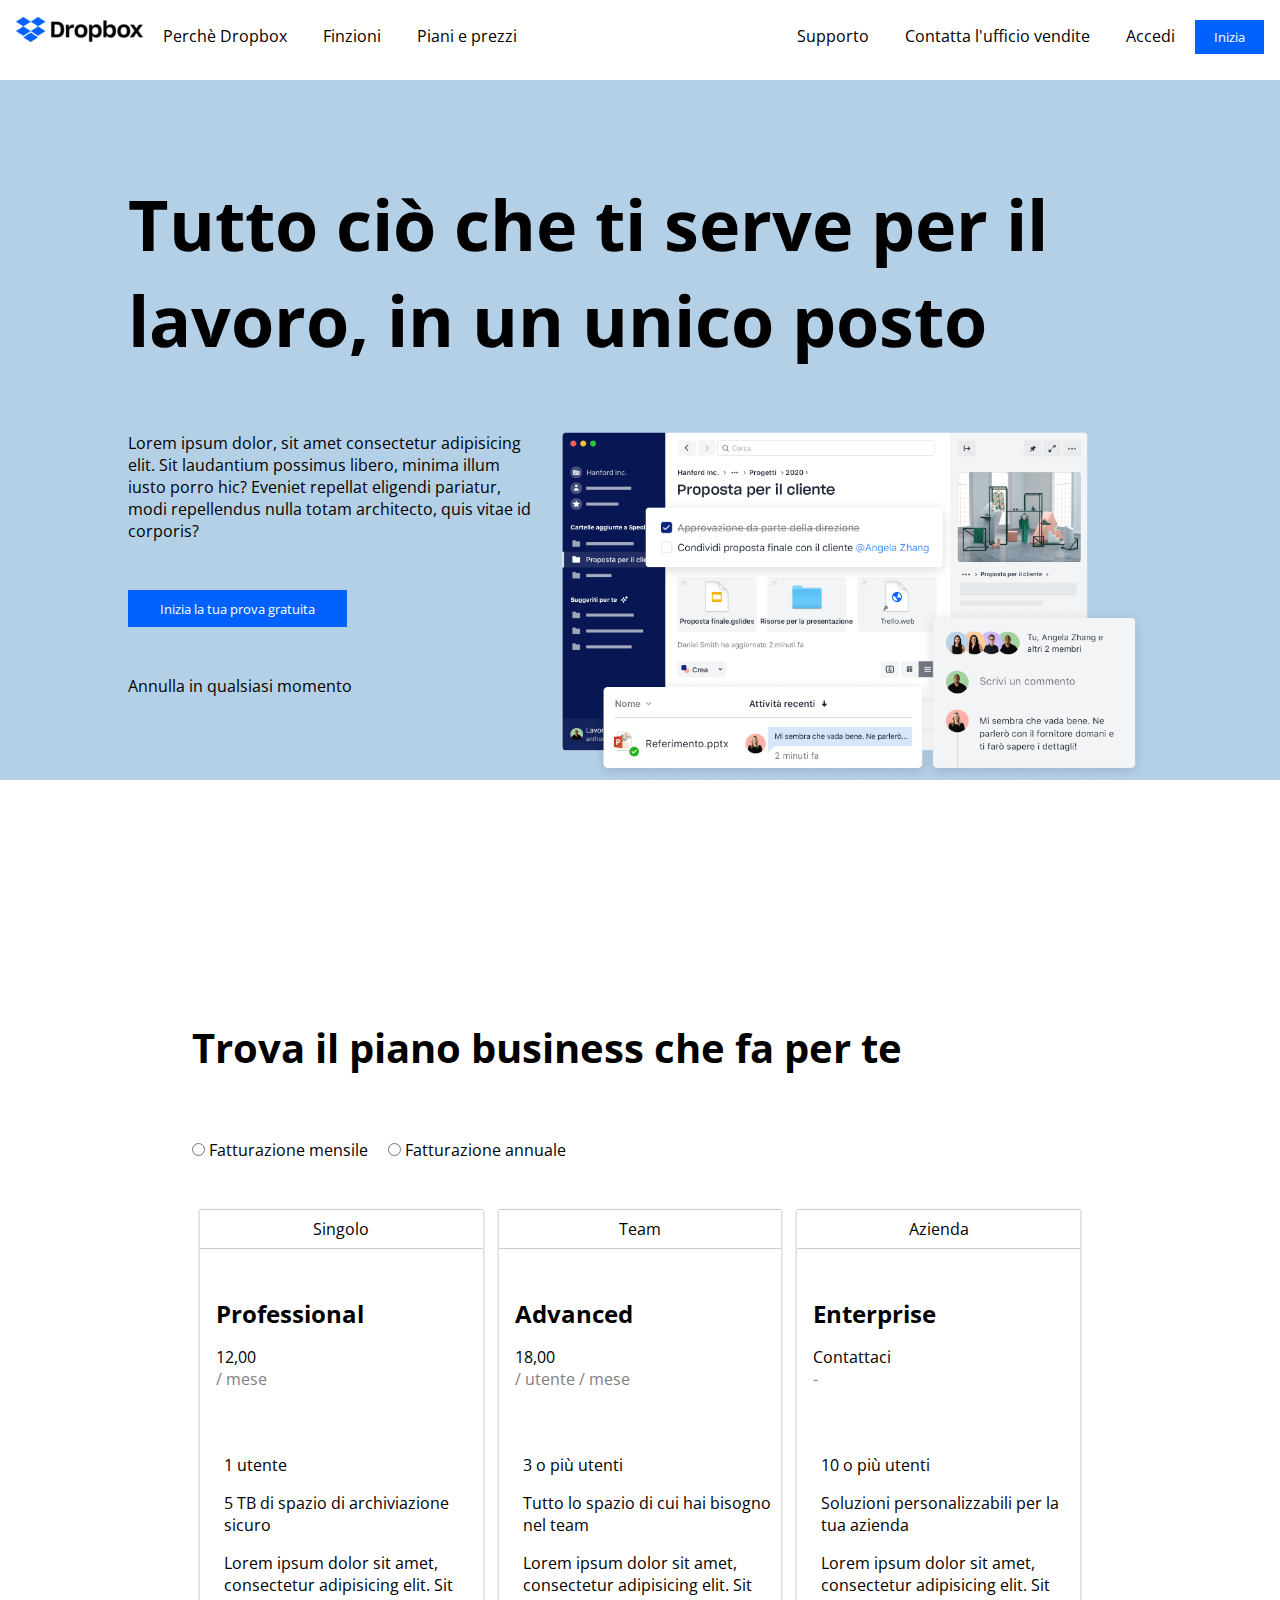
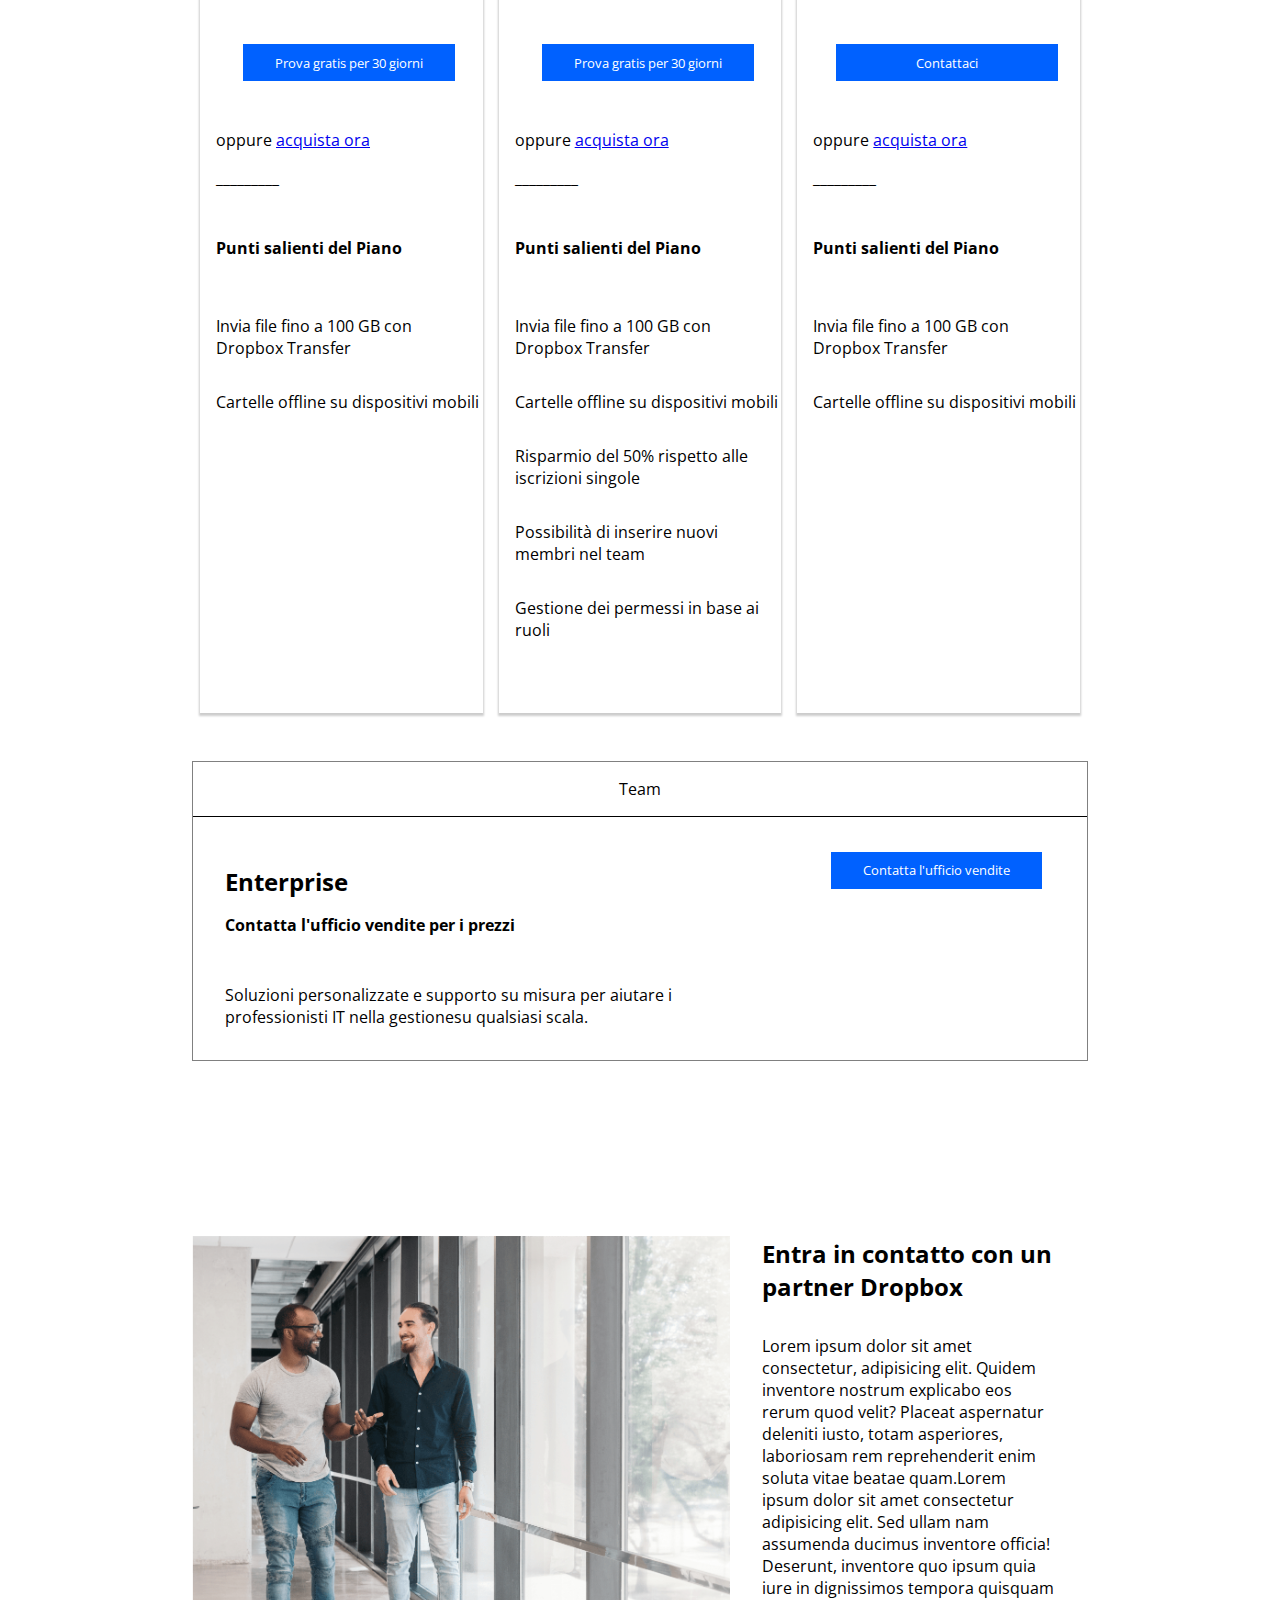
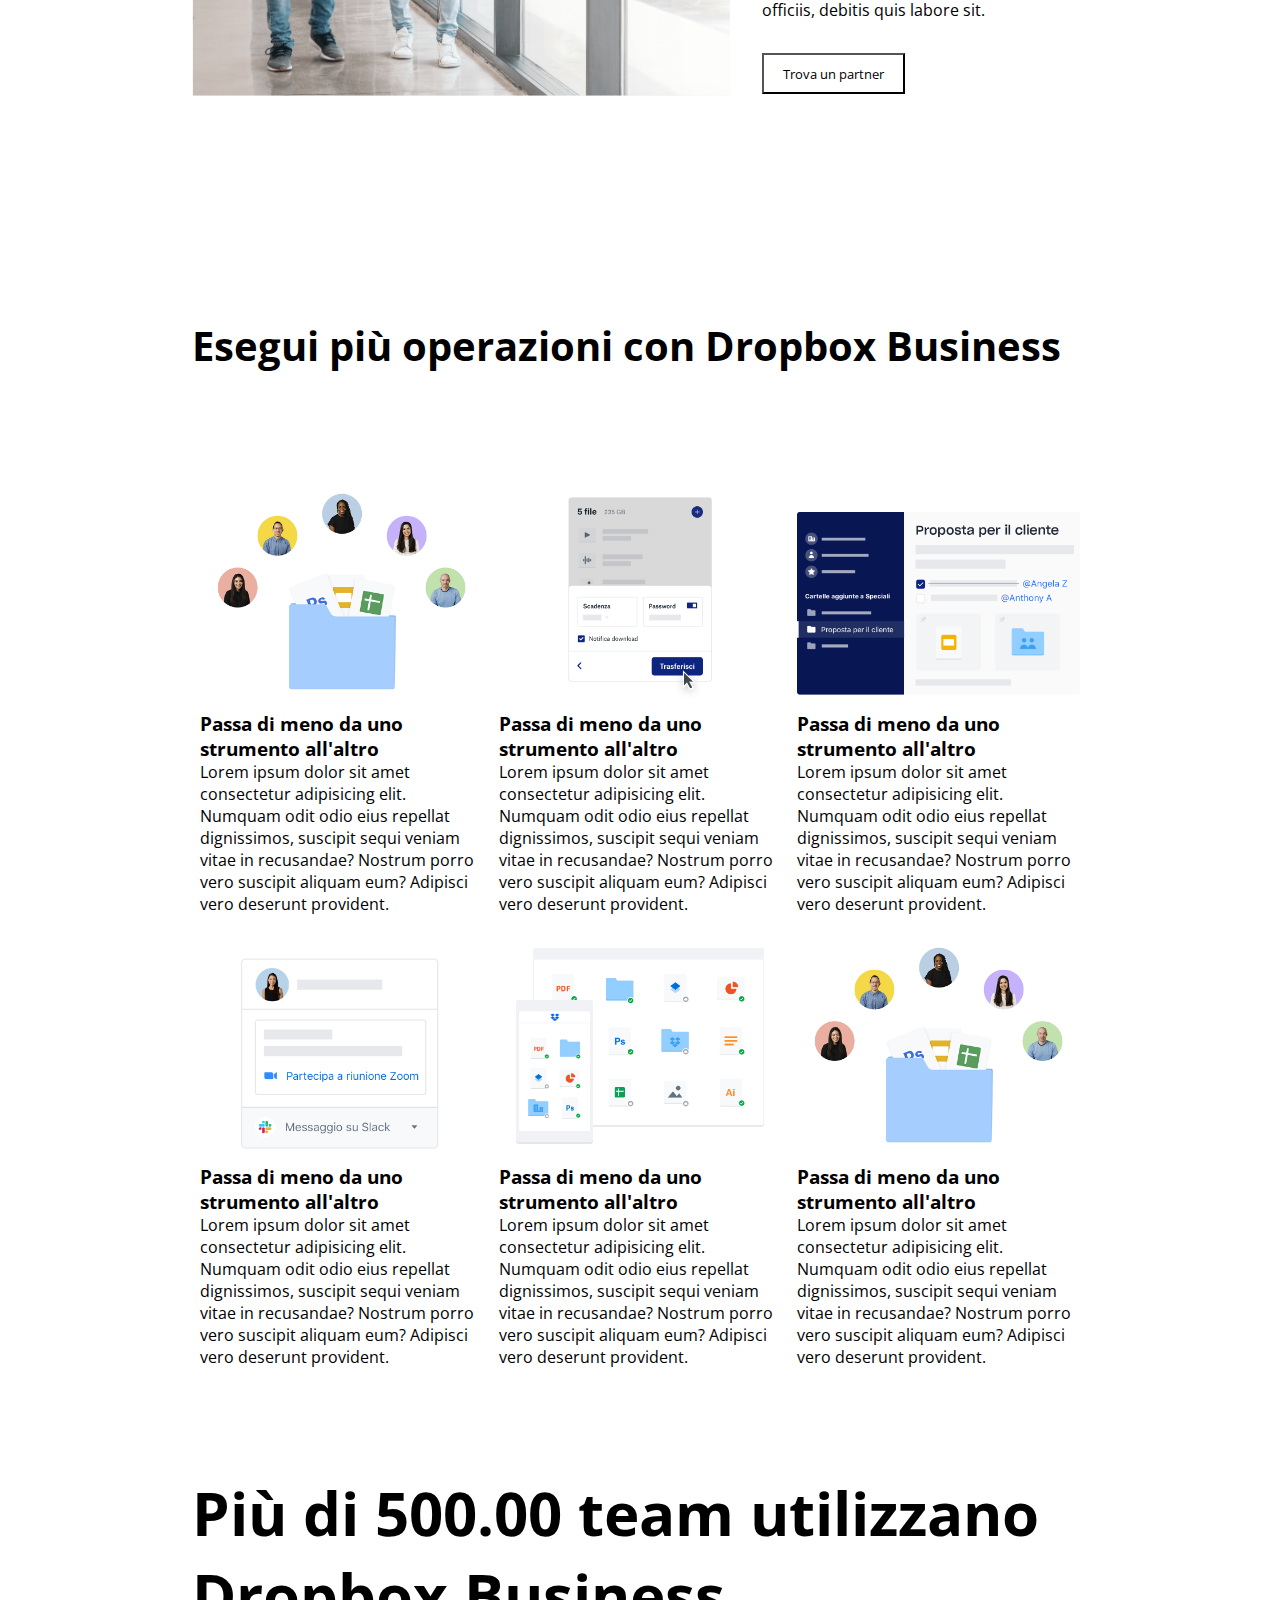
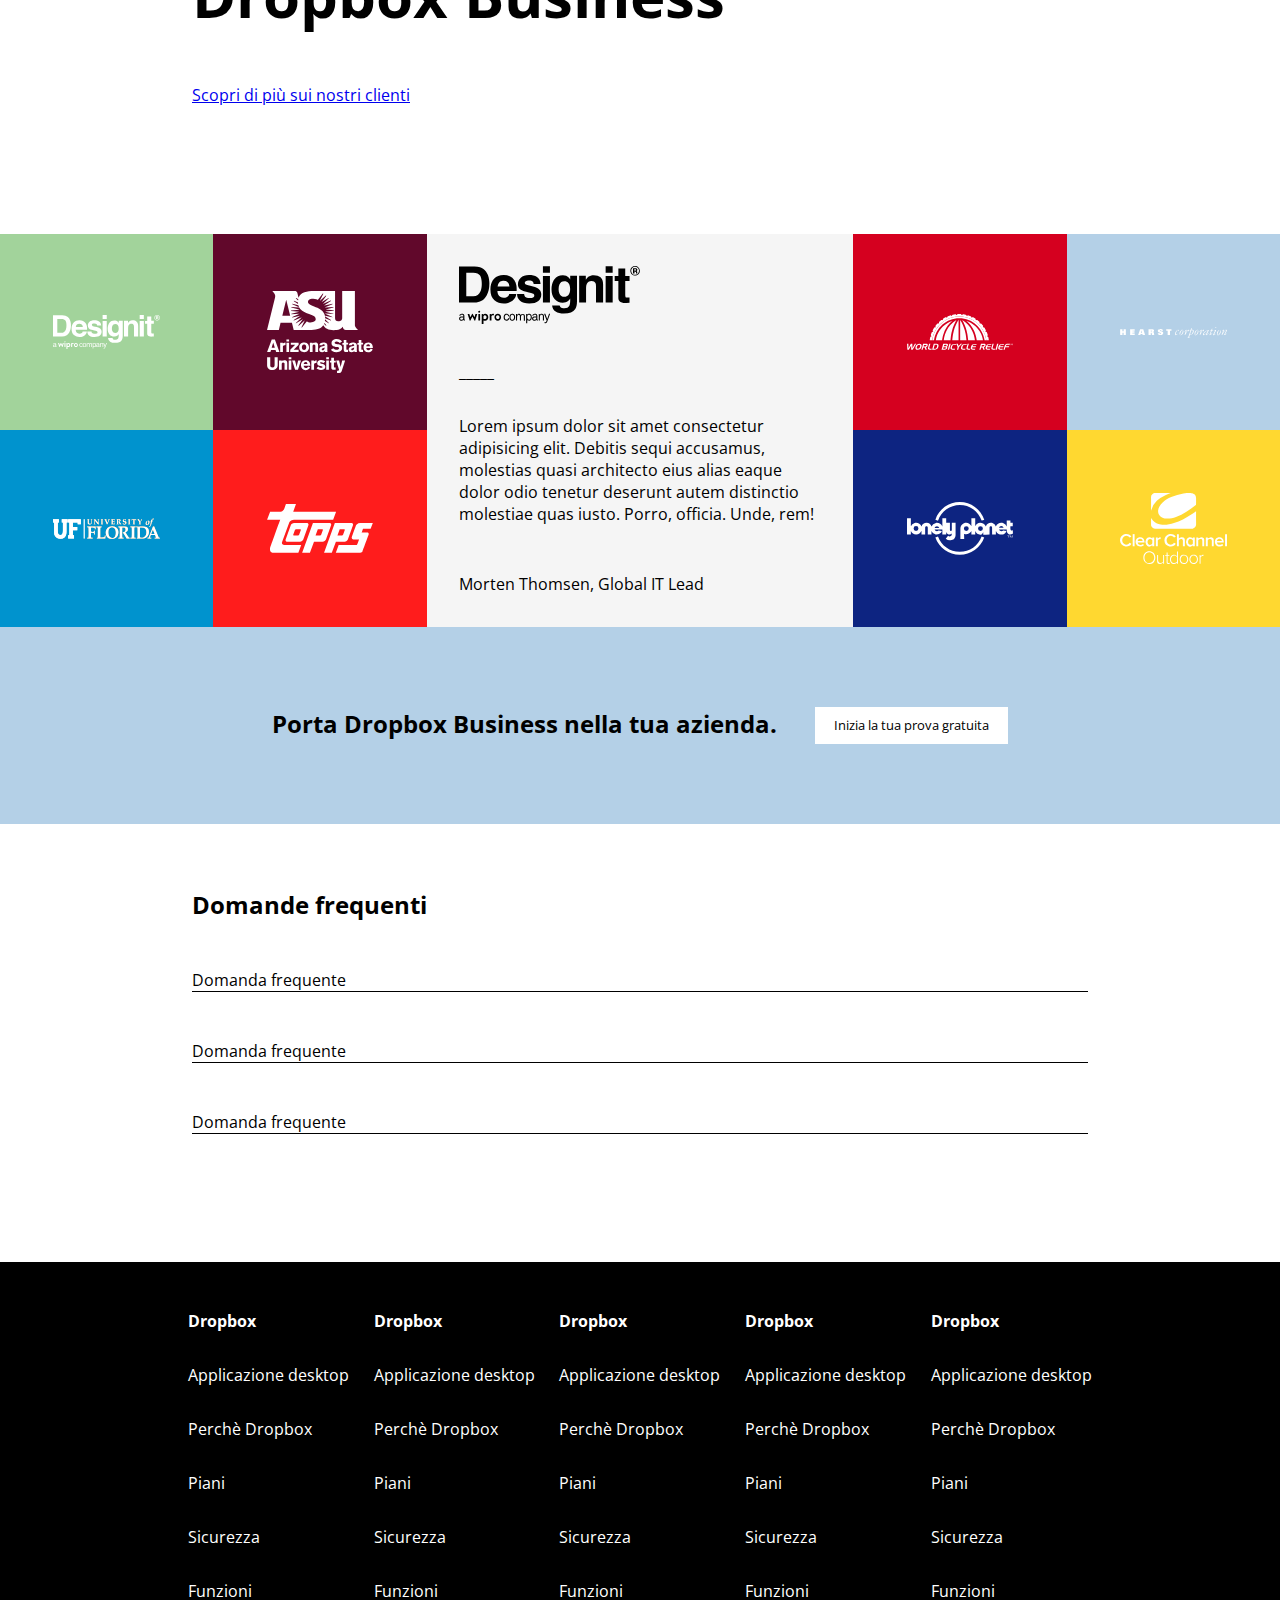
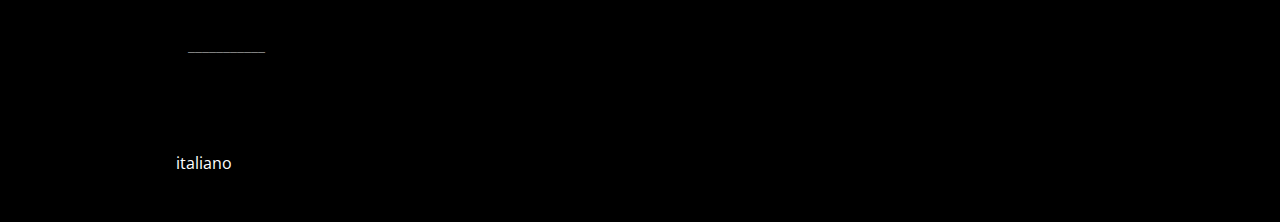
==== bonus/index.html @ 4979db25 "add bonus folder" ====
<!DOCTYPE html>
<html lang="en">

<head>
    <meta charset="UTF-8">
    <meta name="viewport" content="width=device-width, initial-scale=1.0">
    <title>Dropbox Site</title>
    <link rel="stylesheet" href="./assets/css/style.css">
    <link rel="preconnect" href="https://fonts.googleapis.com">
    <link rel="preconnect" href="https://fonts.gstatic.com" crossorigin>
    <link href="https://fonts.googleapis.com/css2?family=Open+Sans&display=swap" rel="stylesheet">
    <link rel="preconnect" href="https://fonts.googleapis.com">
    <link rel="preconnect" href="https://fonts.gstatic.com" crossorigin>
    <link href="https://fonts.googleapis.com/css2?family=Open+Sans:wght@400;800&display=swap" rel="stylesheet">
    <link rel="stylesheet" href="https://cdnjs.cloudflare.com/ajax/libs/font-awesome/6.5.1/css/all.min.css"
        integrity="sha512-DTOQO9RWCH3ppGqcWaEA1BIZOC6xxalwEsw9c2QQeAIftl+Vegovlnee1c9QX4TctnWMn13TZye+giMm8e2LwA=="
        crossorigin="anonymous" referrerpolicy="no-referrer" />
    <link rel="preconnect" href="https://fonts.googleapis.com">
    <link rel="preconnect" href="https://fonts.gstatic.com" crossorigin>
    <link href="https://fonts.googleapis.com/css2?family=Open+Sans:ital,wght@0,400;0,800;1,500&display=swap"
        rel="stylesheet">

</head>

<body class="debug">

    <header id="header-site">
        <nav>

            <div class="box-left">
                <img class="img-logo" src="./assets/img/logo-small.png" alt="">
                <a class="clean-link" href="#">Perchè Dropbox</a>
                <a class="clean-link" href="#">Finzioni</a>
                <a class="clean-link" href="#">Piani e prezzi</a>
            </div>

            <!-- box header di sinistra  -->

            <div class="box-right">

                <a class="clean-link" href="#">Supporto</a>
                <a class="clean-link" href="#">Contatta l'ufficio vendite</a>
                <a class="clean-link" href="#">Accedi</a>
                <button class="btn btn-init">Inizia</button>

                <!-- box header di destra  -->
            </div>
        </nav>

    </header>
    <!-- /#header-site -->


    <main id="main-site">

        <div class="bg-jumbotron">

            <div class="container">
                <h1>Tutto ciò che ti serve per il lavoro, in un unico posto</h1>
            </div>

            <div class="container text-jumbo">
                <div class="info-jumbo">
                    <p>Lorem ipsum dolor, sit amet consectetur adipisicing elit. Sit laudantium possimus libero, minima
                        illum iusto porro hic? Eveniet repellat eligendi pariatur, modi repellendus nulla totam
                        architecto, quis vitae id corporis?</p>
                    <div>
                        <button class="btn btn-big">Inizia la tua prova gratuita</button>
                    </div>
                    <div>Annulla in qualsiasi momento</div>

                    <div class="icon-jumbo"><i class="fa-solid fa-arrow-down"></i></div>
                </div>
                <!-- sezione text jumbotrone -->

                <img class="img-jumbo" src="./assets/img/jumbo.png" alt="">
            </div>

        </div>
        <!-- sezione jumbotrone -->

        <!-- _________________________________________________________________________ -->


        <div class="container-plan">
            <h2 class="fs-40px">Trova il piano business che fa per te</h2>

            <div class="fatturazione">
                <input type="radio" name="linguaggio" value="html" /><span> Fatturazione mensile</span>
                <span class="fatturazione"></span><input type="radio" name="linguaggio" value="css" /><span>
                    Fatturazione annuale</span></span>
            </div>


            <div class="row-plan">
                <div class="card-plane">

                    <div class="bord-title">
                        <div class="pl-title pad-t05 pad-b05"><i class="fa-solid fa-user"></i> Singolo</div>
                    </div>
                    <!-- titolo plane -->

                    <div class="box-class">
                        <div class="type-class">
                            <h2>Professional</h2>
                        </div>
                        <div><i class="fa-solid fa-euro-sign"></i> 12,00</div>
                        <div class="month">/ mese</div>

                        <div class="box-icon">
                            <div><i class="fa-solid fa-user"></i></div>
                            <div>1 utente</div>
                        </div>
                        <div class="box-icon">
                            <div><i class="fa-solid fa-folder"></i></div>
                            <div>5 TB di spazio di archiviazione sicuro</div>
                        </div>
                        <div class="box-icon">
                            <div><i class="fa-solid fa-timeline"></i></div>
                            <div> Lorem ipsum dolor sit amet,
                                consectetur
                                adipisicing elit. Sit
                            </div>
                        </div>
                        <div class="btn-plane">
                            <button class="btn btn-big">Prova gratis per 30 giorni</button>
                        </div>
                        <div>oppure <a href="#"> acquista ora</a></div>
                        <div>_________</div>
                        <div class="type-class2"><b>Punti salienti del Piano</b></div>
                        <div class="list-plane"><i class="fa-solid fa-check icon-blue"></i> Invia file fino a 100 GB
                            con
                            Dropbox Transfer</div>
                        <div class="list-plane"><i class="fa-solid fa-check icon-blue"></i> Cartelle offline su
                            dispositivi mobili
                        </div>
                    </div>
                </div>
                <!-- Piano Singolo -->



                <div class="card-plane">
                    <div class="bord-title">
                        <div class="pl-title pad-t05 pad-b05"><i class="fa-solid fa-people-group"></i> Team</div>
                    </div>
                    <!-- titolo plane -->

                    <div class="box-class">
                        <div class="type-class">
                            <h2>Advanced</h2>
                        </div>
                        <div><i class="fa-solid fa-euro-sign"></i> 18,00</div>
                        <div class="month">/ utente / mese</div>

                        <div class="box-icon">
                            <div><i class="fa-solid fa-user"></i></div>
                            <div>3 o più utenti</div>
                        </div>
                        <div class="box-icon">
                            <div><i class="fa-solid fa-folder"></i></div>
                            <div>Tutto lo spazio di cui hai bisogno nel team</div>
                        </div>
                        <div class="box-icon">
                            <div><i class="fa-solid fa-timeline"></i></div>
                            <div> Lorem ipsum dolor sit amet,
                                consectetur
                                adipisicing elit. Sit
                            </div>
                        </div>
                        <div class="btn-plane">
                            <button class="btn btn-big">Prova gratis per 30 giorni</button>
                        </div>
                        <div>oppure <a href="#"> acquista ora</a></div>
                        <div>_________</div>
                        <div class="type-class2"><b>Punti salienti del Piano</b></div>
                        <div class="list-plane"><i class="fa-solid fa-check icon-blue"></i> Invia file fino a 100 GB
                            con
                            Dropbox Transfer</div>
                        <div class="list-plane"><i class="fa-solid fa-check icon-blue"></i> Cartelle offline su
                            dispositivi mobili
                        </div>
                        <div class="list-plane"><i class="fa-solid fa-check icon-blue"></i> Risparmio del 50%
                            rispetto alle iscrizioni singole
                        </div>
                        <div class="list-plane"><i class="fa-solid fa-check icon-blue"></i> Possibilità di inserire
                            nuovi membri nel team
                        </div>
                        <div class="list-plane"><i class="fa-solid fa-check icon-blue"></i> Gestione dei permessi
                            in base ai ruoli
                        </div>
                    </div>






                </div>
                <!-- Piano Team -->



                <div class="card-plane">

                    <div class="bord-title">
                        <div class="pl-title pad-t05 pad-b05"><i class="fa-solid fa-building"></i> Azienda</div>
                    </div>
                    <!-- titolo plane -->

                    <div class="box-class">
                        <div class="type-class">
                            <h2>Enterprise</h2>
                        </div>
                        <div><i class="fa-solid fa-euro-sign"></i>Contattaci</div>
                        <div class="month">-</div>

                        <div class="box-icon">
                            <div><i class="fa-solid fa-user"></i></div>
                            <div>10 o più utenti</div>
                        </div>
                        <div class="box-icon">
                            <div><i class="fa-solid fa-folder"></i></div>
                            <div>Soluzioni personalizzabili per la tua azienda</div>
                        </div>
                        <div class="box-icon">
                            <div><i class="fa-solid fa-timeline"></i></div>
                            <div> Lorem ipsum dolor sit amet,
                                consectetur
                                adipisicing elit. Sit
                            </div>
                        </div>
                        <div class="btn-plane">
                            <button class="btn btn-big-cont ">Contattaci</button>
                        </div>
                        <div>oppure <a href="#"> acquista ora</a></div>
                        <div>_________</div>
                        <div class="type-class2"><b>Punti salienti del Piano</b></div>
                        <div class="list-plane"><i class="fa-solid fa-check icon-blue"></i> Invia file fino a 100 GB
                            con
                            Dropbox Transfer</div>
                        <div class="list-plane"><i class="fa-solid fa-check icon-blue"></i> Cartelle offline su
                            dispositivi mobili
                        </div>
                    </div>





                </div>
                <!-- Piano Azienda -->

            </div>

        </div>



        <!-- ___Corretto dopo info di Artur_______OLD______________________________________________________________ -->

        <!--
        <div class="container-small">
            <h2 class="fs-40px">Trova il piano business che fa per te</h2>

            <div class="fatturazione">
                <input type="radio" name="linguaggio" value="html" /><span> Fatturazione mensile</span>
                <span class="fatturazione"></span><input type="radio" name="linguaggio" value="css" /><span>
                    Fatturazione annuale</span></span>
            </div>
        </div> 
    -->
        <!-- sezione title planes -->
        <!--  
        <div>
            <div class="container-small ">
                <div class="row">
                    <div class="col-4 bord-title">
                        <div class="pl-title pad-t05 pad-b05"><i class="fa-solid fa-user"></i> Singolo</div>
                    </div>
                    <div class="col-4 bord-title">
                        <div class="pl-title pad-t05 pad-b05"><i class="fa-solid fa-user"></i> Singolo</div>
                    </div>
                    <div class="col-4 bord-title">
                        <div class="pl-title pad-t05 pad-b05"><i class="fa-solid fa-user"></i> Singolo</div>
                    </div>



                    <div class="col-4 bord-sw">
                        <div class="box-class">
                            <div class="type-class">
                                <h2>Professional</h2>
                            </div>
                            <div><i class="fa-solid fa-euro-sign"></i> 12,00</div>
                            <div class="month">/ mese</div>

                            <div class="box-icon">
                                <div><i class="fa-solid fa-user"></i></div>
                                <div>1 utente</div>
                            </div>
                            <div class="box-icon">
                                <div><i class="fa-solid fa-folder"></i></div>
                                <div>5 TB di spazio di archiviazione sicuro</div>
                            </div>
                            <div class="box-icon">
                                <div><i class="fa-solid fa-timeline"></i></div>
                                <div> Lorem ipsum dolor sit amet,
                                    consectetur
                                    adipisicing elit. Sit
                                    ,</div>
                            </div>
                        -->
        <!-- icone plane -->
        <!--        
        <div class="btn-plane">
            <button class="btn btn-big">Prova gratis per 30 giorni</button>
        </div>
        <div>oppure <a href="#"> acquista ora</a></div>
        <div>_________</div>
        <div class="type-class2"><b>Punti salienti del Piano</b></div>
        <div class="list-plane"><i class="fa-solid fa-check icon-blue"></i> Invia file fino a 100 GB
            con
            Dropbox Transfer</div>
        <div class="list-plane"><i class="fa-solid fa-check icon-blue"></i> Cartelle offline su
            dispositivi mobili</div>
        </div>
        </div>

        planes singolo -->


        <!-- 
        <div class="col-4 bord-sw">
            <div class="box-class">
                <div class="type-class">
                    <h2>Professional</h2>
                </div>
                <div><i class="fa-solid fa-euro-sign"></i> 12,00</div>
                <div class="month">/ mese</div>

                <div class="box-icon">
                    <div><i class="fa-solid fa-user"></i></div>
                    <div>1 utente</div>
                </div>
                <div class="box-icon">
                    <div><i class="fa-solid fa-folder"></i></div>
                    <div>5 TB di spazio di archiviazione sicuro</div>
                </div>
                <div class="box-icon">
                    <div><i class="fa-solid fa-timeline"></i></div>
                    <div> Lorem ipsum dolor sit amet,
                        consectetur
                        adipisicing elit. Sit,</div>
                </div>
                icone plane -->


        <!--         
         <div class="btn-plane">
                    <button class="btn btn-big">Prova gratis per 30 giorni</button>
                </div>
                <div>oppure <a href="#"> acquista ora</a></div>
                <div>_________</div>
                <div class="type-class2"><b>Punti salienti del Piano</b></div>
                <div class="list-plane"><i class="fa-solid fa-check icon-blue"></i> Invia file fino a 100 GB
                    con
                    Dropbox Transfer</div>
                <div class="list-plane"><i class="fa-solid fa-check icon-blue"></i> Cartelle offline su
                    dispositivi mobili</div>
            </div>
        </div>


         planes team -->


        <!-- 
        <div class="col-4 bord-sw">
            <div class="box-class">
                <div class="type-class">
                    <h2>Professional</h2>
                </div>
                <div><i class="fa-solid fa-euro-sign"></i> 12,00</div>
                <div class="month">/ mese</div>

                <div class="box-icon">
                    <div><i class="fa-solid fa-user"></i></div>
                    <div>1 utente</div>
                </div>
                <div class="box-icon">
                    <div><i class="fa-solid fa-folder"></i></div>
                    <div>5 TB di spazio di archiviazione sicuro</div>
                </div>
                <div class="box-icon">
                    <div><i class="fa-solid fa-timeline"></i></div>
                    <div> Lorem ipsum dolor sit amet,
                        consectetur
                        adipisicing elit. Sit,</div>
                </div>
                 icone plane -->


        <!--  
                
                <div class="btn-plane">
                    <button class="btn btn-big">Prova gratis per 30 giorni</button>
                </div>
                <div>oppure <a href="#"> acquista ora</a></div>
                <div>_________</div>
                <div class="type-class2"><b>Punti salienti del Piano</b></div>
                <div class="list-plane"><i class="fa-solid fa-check icon-blue"></i> Invia file fino a 100 GB
                    con
                    Dropbox Transfer</div>
                <div class="list-plane"><i class="fa-solid fa-check icon-blue"></i> Cartelle offline su
                    dispositivi mobili</div>
            </div>
        </div>

        </div>
        </div>
        </div>

        planes azienda -->


        <!-- OLD <div class="container-small planes bord-sw">



            <div class="plane  col-3">
                <div class="bord-plane">
                    <div class="pl-title pad-t05 pad-b05"><i class="fa-solid fa-user"></i> Singolo</div>
                    <div class="pad-t3 pad-b2">
                        <h2>Professional</h2>
                    </div>
                    <div><i class="fa-solid fa-euro-sign"></i> 12</div>
                    <div class="pad-b3 pad-t05 color-soft">/ mese</div>
                    <div class="pad-b2"><i class="fa-solid fa-user"></i> 1 utente</div>
                    <div class="pad-b2"><i class="fa-solid fa-folder"></i> 5 TB di spazio di archiviazione sicuro</div>
                    <div class="pad-b3"><i class="fa-solid fa-timeline"></i> Lorem ipsum dolor sit amet, consectetur
                        adipisicing elit. Sit,
                        modi!</div>
                    <button class="btn btn-plane">Prova gratis per 30 giorni</button>
                    <div class="pad-b3 pad-t2">oppure <a href="#"> acquista ora</a></div>
                    <div>_________</div>
                    <div class="pad-t3 pad-b2"><b>Punti salienti del Piano</b></div>
                    <div class="pad-b2"><i class="fa-solid fa-check icon-blue"></i> Invia file fino a 100 GB con Dropbox
                        Transfer</div>
                    <div class="pad-b3"><i class="fa-solid fa-check icon-blue"></i> Cartelle offline su dispositivi
                        mobili</div>
                </div>
            </div> 

            <div class="plane  col-3">
                <div class="bord-plane">
                    <div class="pl-title pad-t05 pad-b05"><i class="fa-solid fa-user"></i> Singolo</div>
                    <div class="pad-t3 pad-b2">
                        <h2>Professional</h2>
                    </div>
                    <div><i class="fa-solid fa-euro-sign"></i> 12</div>
                    <div class="pad-b3 pad-t05 color-soft">/ mese</div>
                    <div class="pad-b2"><i class="fa-solid fa-user"></i> 1 utente</div>
                    <div class="pad-b2"><i class="fa-solid fa-folder"></i> 5 TB di spazio di archiviazione sicuro</div>
                    <div class="pad-b3"><i class="fa-solid fa-timeline"></i> Lorem ipsum dolor sit amet, consectetur
                        adipisicing elit. Sit,
                        modi!</div>
                    <button class="btn btn-plane">Prova gratis per 30 giorni</button>
                    <div class="pad-b3 pad-t2">oppure <a href="#"> acquista ora</a></div>
                    <div>_________</div>
                    <div class="pad-t3 pad-b2"><b>Punti salienti del Piano</b></div>
                    <div class="pad-b2"><i class="fa-solid fa-check icon-blue"></i> Invia file fino a 100 GB con Dropbox
                        Transfer</div>
                    <div class="pad-b3"><i class="fa-solid fa-check icon-blue"></i> Cartelle offline su dispositivi
                        mobili</div>
                    <div class="pad-b3"><i class="fa-solid fa-check icon-blue"></i> Cartelle offline su dispositivi
                        mobili</div>
                    <div class="pad-b3"><i class="fa-solid fa-check icon-blue"></i> Cartelle offline su dispositivi
                        mobili</div>
                    <div class="pad-b3"><i class="fa-solid fa-check icon-blue"></i> Cartelle offline su dispositivi
                        mobili</div>
                </div>
            </div> 
            
            
            planes Team 


            <div class="plane col-3">
                <div class="bord-plane">
                    <div class="pl-title pad-t05 pad-b05"><i class="fa-solid fa-user"></i> Singolo</div>
                    <div class="pad-t3 pad-b2">
                        <h2>Professional</h2>
                    </div>
                    <div><i class="fa-solid fa-euro-sign"></i> 12</div>
                    <div class="pad-b3 pad-t05 color-soft">/ mese</div>
                    <div class="pad-b2"><i class="fa-solid fa-user"></i> 1 utente</div>
                    <div class="pad-b2"><i class="fa-solid fa-folder"></i> 5 TB di spazio di archiviazione sicuro</div>
                    <div class="pad-b3"><i class="fa-solid fa-timeline"></i> Lorem ipsum dolor sit amet, consectetur
                        adipisicing elit. Sit,
                        modi!</div>
                    <button class="btn btn-plane">Prova gratis per 30 giorni</button>
                    <div class="pad-b3 pad-t2">oppure <a href="#"> acquista ora</a></div>
                    <div>_________</div>
                    <div class="pad-t3 pad-b2"><b>Punti salienti del Piano</b></div>
                    <div class="pad-b2"><i class="fa-solid fa-check icon-blue"></i> Invia file fino a 100 GB con Dropbox
                        Transfer</div>
                    <div><i class="fa-solid fa-check icon-blue"></i> Cartelle offline su dispositivi
                        mobili</div>
                </div>
            </div>
      
                  planes Azienda -->

        <!-- sezione planes -->


        <!-- ________FINE ROBA VECCHIA CORRETTA_________________________________________________________________ -->


        <div class="pad-t3 pad-b3 ">
            <div class="container-small box-cta-text-tit cta-border">
                <div class="title-cta"><i class="fa-solid fa-gopuram"></i> Team</div>

                <div class="box-cta-text">
                    <div class="width-60 box-cta-text">
                        <div>
                            <h2>Enterprise</h2>
                        </div>
                        <div class="padding-bottom2">
                            <b>Contatta l'ufficio vendite per i prezzi</b>
                        </div>
                        <p>Soluzioni personalizzate e supporto su misura per aiutare i professionisti
                            IT nella gestionesu qualsiasi scala.</p>
                    </div>
                </div>
                <div class="cta-btn">
                    <button class="btn btn-big">Contatta l'ufficio vendite</button>
                </div>

            </div>
        </div>

        <!-- sezione call to action -->

        <div>
            <div class="container-small box-prtn">
                <img class="width-60" src="./assets/img/partner.png" alt="">

                <div class="width-40 box-text-partner">
                    <h2>Entra in contatto con un partner Dropbox</h2>
                    <p> Lorem ipsum dolor sit amet consectetur, adipisicing elit. Quidem inventore nostrum
                        explicabo eos
                        rerum quod velit? Placeat aspernatur deleniti iusto, totam asperiores, laboriosam rem
                        reprehenderit enim soluta vitae beatae quam.Lorem ipsum dolor sit amet consectetur
                        adipisicing
                        elit. Sed ullam nam assumenda ducimus inventore officia! Deserunt, inventore quo ipsum
                        quia iure
                        in dignissimos tempora quisquam officiis, debitis quis labore sit.</p>
                    <div>
                        <button class="btn-prtn">Trova un partner</button>
                    </div>
                </div>
            </div>
        </div>

        <!-- sezione partner -->


        <div class="container-small pad-t3 pad-b3">
            <h2 class="fs-40">Esegui più operazioni con Dropbox Business</h2>
        </div>
        <!-- sezione title operaction -->


        <div class="pad-b3">
            <div class="container-small d-f wrap">
                <div class="card">
                    <img class="logo" src="./assets/img/business-feature-switching-tools.png" alt="">
                    <h3>Passa di meno da uno strumento all'altro</h3>
                    <p>Lorem ipsum dolor sit amet consectetur adipisicing elit. Numquam odit odio eius repellat
                        dignissimos, suscipit sequi veniam vitae in recusandae? Nostrum porro vero suscipit
                        aliquam eum?
                        Adipisci vero deserunt provident.</p>
                </div>
                <div class="card">
                    <img class="logo" src="./assets/img/business-feature-send-files-it.png" alt="">
                    <h3>Passa di meno da uno strumento all'altro</h3>
                    <p>Lorem ipsum dolor sit amet consectetur adipisicing elit. Numquam odit odio eius repellat
                        dignissimos, suscipit sequi veniam vitae in recusandae? Nostrum porro vero suscipit
                        aliquam eum?
                        Adipisci vero deserunt provident.</p>
                </div>
                <div class="card">
                    <img class="logo" src="./assets/img/business-feature-coordinate-it.png" alt="">
                    <h3>Passa di meno da uno strumento all'altro</h3>
                    <p>Lorem ipsum dolor sit amet consectetur adipisicing elit. Numquam odit odio eius repellat
                        dignissimos, suscipit sequi veniam vitae in recusandae? Nostrum porro vero suscipit
                        aliquam eum?
                        Adipisci vero deserunt provident.</p>
                </div>
                <div class="card">
                    <img class="logo" src="./assets/img/business-feature-integrations-it.png" alt="">
                    <h3>Passa di meno da uno strumento all'altro</h3>
                    <p>Lorem ipsum dolor sit amet consectetur adipisicing elit. Numquam odit odio eius repellat
                        dignissimos, suscipit sequi veniam vitae in recusandae? Nostrum porro vero suscipit
                        aliquam eum?
                        Adipisci vero deserunt provident.</p>
                </div>
                <div class="card">
                    <img class="logo" src="./assets/img/business-feature-multi-device.png" alt="">
                    <h3>Passa di meno da uno strumento all'altro</h3>
                    <p>Lorem ipsum dolor sit amet consectetur adipisicing elit. Numquam odit odio eius repellat
                        dignissimos, suscipit sequi veniam vitae in recusandae? Nostrum porro vero suscipit
                        aliquam eum?
                        Adipisci vero deserunt provident.</p>
                </div>
                <div class="card">
                    <img class="logo" src="./assets/img/business-feature-switching-tools.png" alt="">
                    <h3>Passa di meno da uno strumento all'altro</h3>
                    <p>Lorem ipsum dolor sit amet consectetur adipisicing elit. Numquam odit odio eius repellat
                        dignissimos, suscipit sequi veniam vitae in recusandae? Nostrum porro vero suscipit
                        aliquam eum?
                        Adipisci vero deserunt provident.</p>
                </div>
            </div>
        </div>
        <!-- sezione operaction -->



        <div class="pad-b4">
            <div class="container-small pad-b3 pad-t4 fs-40">
                <h2>Più di 500.00 team utilizzano Dropbox Business</h2>
            </div>
            <div class="container-small pad-b4 ">
                <a href="#">Scopri di più sui nostri clienti</a>
            </div>
        </div>
        <!-- sezione title client -->

        <div class="d-f">
            <div class="col-3 d-f wrap ">

                <div class="logo-cl d-f box1">
                    <img class="logo-client" src="./assets/img/designit.svg" alt="">
                </div>

                <div class="logo-cl d-f box2">
                    <img class="logo-client" src="./assets/img/arizona_state_university.svg" alt="">
                </div>

                <div class="logo-cl d-f box3">
                    <img class="logo-client" src="./assets/img/university_of_florida.svg" alt="">
                </div>

                <div class="logo-cl d-f box4">
                    <img class="logo-client" src="./assets/img/topps.svg" alt="">
                </div>
            </div>
            <!-- left client -->

            <div class="col-3 box-central">
                <div><img class="logo-50" src="./assets/img/designit.svg" alt=""></div>
                <div class="pad-t2 pad-b2">_____</div>
                <div class="pad-b3">Lorem ipsum dolor sit amet consectetur adipisicing elit. Debitis sequi
                    accusamus,
                    molestias quasi architecto eius alias eaque dolor odio tenetur deserunt autem distinctio
                    molestiae
                    quas iusto. Porro, officia. Unde, rem!</div>
                <div>Morten Thomsen, Global IT Lead</div>
            </div>
            <!-- central client -->

            <div class="col-3 d-f wrap ">
                <div class="logo-cl d-f box5">
                    <img class="logo-client" src="./assets/img/world_bicycle_relief.svg" alt="">
                </div>
                <div class="logo-cl d-f box6">
                    <img class="logo-client" src="./assets/img/hearst_corp.svg" alt="">
                </div>
                <div class="logo-cl d-f box7">

                    <img class="logo-client" src="./assets/img/lonely_planet.svg" alt="">
                </div>
                <div class="logo-cl d-f box8">

                    <img class="logo-client" src="./assets/img/clear_channel.svg" alt="">
                </div>
            </div>

        </div>
        <!-- rigth client -->

        <!-- sezione client -->



        <section class="free">
            <div class="container-small box-free">
                <div>
                    <h2>Porta Dropbox Business nella tua azienda.</h2>
                </div>
                <div>
                    <button class="btn-free">Inizia la tua prova gratuita</button>
                </div>
            </div>
        </section>
        <!-- sezione free -->

        <section class="pad-t4 pad-b4">
            <div class="container-small pad-b4">
                <div>
                    <h2>Domande frequenti</h2>
                </div>
                <div class="box-faq">
                    <div class="answer">Domanda frequente</div>
                    <div class="arrow"><i class="fa-solid fa-chevron-down"></i></div>
                </div>

                <div class="box-faq">
                    <div class="answer">Domanda frequente</div>
                    <div class="arrow"><i class="fa-solid fa-chevron-down"></i></div>
                </div>
                <div class="box-faq">
                    <div class="answer">Domanda frequente</div>
                    <div class="arrow"><i class="fa-solid fa-chevron-down"></i></div>
                </div>
            </div>
        </section>

        <!-- sezione faq -->

    </main>
    <!-- /#main-site -->




    <footer id="footer-site">

        <div class="footer-top d-f  container ">
            <div class="d-f grow1 jc-c">
                <div>
                    <div class="pad-b2"><b>Dropbox</b></div>
                    <div class="pad-b2"><a class="clean-link-footer" href="#">Applicazione desktop</a></div>
                    <div class="pad-b2"><a class="clean-link-footer" href="#">Perchè Dropbox</a></div>
                    <div class="pad-b2"><a class="clean-link-footer" href="#">Piani</a></div>
                    <div class="pad-b2"><a class="clean-link-footer" href="#">Sicurezza</a></div>
                    <div class="pad-b2"><a class="clean-link-footer" href="#">Funzioni</a></div>
                    <div class="color-line">___________</div>
                </div>
            </div>
            <div class="d-f grow1 jc-c">
                <div>
                    <div class="pad-b2"><b>Dropbox</b></div>
                    <div class="pad-b2"><a class="clean-link-footer" href="#">Applicazione desktop</a></div>
                    <div class="pad-b2"><a class="clean-link-footer" href="#">Perchè Dropbox</a></div>
                    <div class="pad-b2"><a class="clean-link-footer" href="#">Piani</a></div>
                    <div class="pad-b2"><a class="clean-link-footer" href="#">Sicurezza</a></div>
                    <div class="pad-b2"><a class="clean-link-footer" href="#">Funzioni</a></div>
                </div>
            </div>
            <div class="d-f grow1 jc-c">
                <div>
                    <div class="pad-b2"><b>Dropbox</b></div>
                    <div class="pad-b2"><a class="clean-link-footer" href="#">Applicazione desktop</a></div>
                    <div class="pad-b2"><a class="clean-link-footer" href="#">Perchè Dropbox</a></div>
                    <div class="pad-b2"><a class="clean-link-footer" href="#">Piani</a></div>
                    <div class="pad-b2"><a class="clean-link-footer" href="#">Sicurezza</a></div>
                    <div class="pad-b2"><a class="clean-link-footer" href="#">Funzioni</a></div>
                </div>
            </div>
            <div class="d-f grow1 jc-c">
                <div>
                    <div class="pad-b2"><b>Dropbox</b></div>
                    <div class="pad-b2"><a class="clean-link-footer" href="#">Applicazione desktop</a></div>
                    <div class="pad-b2"><a class="clean-link-footer" href="#">Perchè Dropbox</a></div>
                    <div class="pad-b2"><a class="clean-link-footer" href="#">Piani</a></div>
                    <div class="pad-b2"><a class="clean-link-footer" href="#">Sicurezza</a></div>
                    <div class="pad-b2"><a class="clean-link-footer" href="#">Funzioni</a></div>
                </div>
            </div>
            <div class="d-f grow1 jc-c">
                <div>
                    <div class="pad-b2"><b>Dropbox</b></div>
                    <div class="pad-b2"><a class="clean-link-footer" href="#">Applicazione desktop</a></div>
                    <div class="pad-b2"><a class="clean-link-footer" href="#">Perchè Dropbox</a></div>
                    <div class="pad-b2"><a class="clean-link-footer" href="#">Piani</a></div>
                    <div class="pad-b2"><a class="clean-link-footer" href="#">Sicurezza</a></div>
                    <div class="pad-b2"><a class="clean-link-footer" href="#">Funzioni</a></div>
                </div>
            </div>

        </div>

        <!-- footer top -->

        <div class="footer-bot container jc-sb">
            <div><i class="fa-solid fa-earth-americas"></i> italiano <a href="" class="clean-link-footer"><i
                        class="fa-solid fa-caret-up"></i></a> </div>

        </div>

        <!-- footer bootom -->

    </footer>
    <!-- /#footer-site -->

</body>

</html>
---- bonus/assets/css/style.css ----
/* #region Rule for All_______________________________________________________________*/

* {
    margin: 0;
    padding: 0;
    box-sizing: border-box;
    font-family: 'Open Sans', sans-serif;
}

:root {
    --db-primary: #0061ffFF;
    --db-dark: #000000FF;
    --db-secondary: #b4d0e7FF;
    --db-light: #ffffffFF;
    --db-box1: #a2d39bFF;
}

h1 {
    font-family: 'Open Sans', sans-serif;
    font-size: 70px;
    padding-bottom: 4rem;
    padding-top: 6rem;
}




/* #endregion Rule for All_______________________________________________________________*/




/* #region Debug_______________________________________________________________*/

/*

.debug #footer-site {
    background-color: rgb(0, 0, 0);
    height: 100px;
}

.debug .color {
    background-color: red;
    height: 100px;
}

.debug .card {}

.debug [class^="col-"]{
    min-height: 300px;
}

 
* {
    border: 1px dashed black;
}
*/


/* #endregion Debug_______________________________________________________________*/



/* #region Utilities_______________________________________________________________*/

.container {
    width: 80%;
    margin: auto;
    max-width: 1440px;
}

.container-small {
    width: 70%;
    margin: auto;
    max-width: 1200px;

}



.clean-link {
    text-decoration: none;
    color: var(--db-dark);
    padding: 0 1rem;
}

.clean-link-footer {
    text-decoration: none;
    color: var(--db-light);
    padding: 1rem 0;
}

.btn {
    background-color: var(--db-primary);
    color: var(--db-light);
    border: none;
}

.btn-big {
    padding: 0.6rem 2rem;
}

.btn-big-cont{
    padding: 0.6rem 5rem;
}

.btn-prtn {
    padding: 0.6rem 1.2rem;
    background-color: var(--db-light);
}

.btn-free {
    padding: 0.6rem 1.2rem;
    background-color: var(--db-light);
    border: none;
}

.btn-init {
    padding: 0.5rem 1.2rem;
}

.row {
    display: flex;
    flex-wrap: wrap;
    margin 0 -1rem;
}

.col-4 {
    width: calc((100% / 12) * 4);
}



/*
[class^="col-"]{
    padding: 1rem;
}
*/

.pl-title {
    text-align: center;

}

.bord-title {
    border-top: 1px solid rgba(128, 128, 128, 0.393);
    border-bottom: 1px solid rgba(128, 128, 128, 0.393);  
}

.bord-sw {
    box-shadow: 0px 2px 2px 1px rgb(0 0 0 / 20%);
    padding: 1rem;
}

.width-60 {
    width: 60%;
}

.width-40 {
    width: 40%;
}

.padding-bottom2 {
    padding-bottom: 2rem;
}

.color-line{
    color: grey;
}

.col-3 {
    width: calc((100% / 12) * 4);
}








.d-f {
    display: flex;
}

.jc-c {
    justify-content: center;
}

.jc-sb {
    justify-content: space-between;
    padding: 2rem;
}

.ai-c {
    align-items: center;
}









.column-gap1 {
    flex-direction: column;
}




.icon-blue {
    color: blue;
}



.bord-plane {
    padding-left: 1rem;
    padding-right: 1rem;
    padding-top: 0;

}





.grow1 {
    flex-grow: 1;
}

.grow2 {
    flex-grow: 2;
}



.ta-c {
    text-align: center;
}

.logo {
    width: 100%;

}

.logo-cl {
    width: 50%;
    height: 50%;
}

.logo-50 {
    width: 50%;
}



/* #endregion Utilities_______________________________________________________________*/


/* #region Misure Padding_______________________________________________________________*/

.padding1 {
    padding: 1rem;
}


.pad-b05 {
    padding-bottom: 0.5rem;
}

.pad-t05 {
    padding-top: 0.5rem;
}

.pad-b1 {
    padding-bottom: 1rem;
}

.pad-t1 {
    padding-top: 1rem;
}

.pad-b2 {
    padding-bottom: 2rem;
}

.pad-t2 {
    padding-top: 2rem;
}

.pad-b3 {
    padding-bottom: 3rem;
}

.pad-t3 {
    padding-top: 3rem;
}

.pad-b4 {
    padding-bottom: 4rem;
}

.pad-t4 {
    padding-top: 4rem;
}

.wrap {
    flex-wrap: wrap;
}

/* #endregion Misure Padding_______________________________________________________________*/



/* #region header_______________________________________________________________*/

#header-site {
    background-color: var(--db-light);
    height: 80px;
}

nav {
    display: flex;
    justify-content: space-between;
    align-items: center;
    flex-wrap: wrap;
    padding: 1rem;
    line-height: 40px;
}

.img-logo {
    
}

.box-left {
    align-items: center;
    align-content: center;
}

.logo-header {
    width: 100%;
    display: inline;

}

/* #endregion header_______________________________________________________________*/



/* #region main_______________________________________________________________*/



/* #region sezione jumbotrone */

.bg-jumbotron {
    background-color: var(--db-secondary);
    height: 700px;
}

.text-jumbo {
    display: flex;
    justify-content: center;
}

.info-jumbo {
    display: flex;
    flex-direction: column;
    gap: 3rem;
}

.img-jumbo {
    width: 60%;
}

.icon-jumbo {
    font-size: 300%;
}


/* #endregion sezione jumbotrone*/


/* #region sezione planes */

.container-plan {
    width: 70%;
    margin: auto;
    max-width: 1200px;
    margin-top: 15rem;

}

.row-plan {
    display: flex;
    gap: 1rem;
    justify-content: center;
}

.card-plane {
    width: calc((100% / 12) * 4 - 1rem);
    box-shadow: 0px 2px 2px 1px rgb(0 0 0 / 20%);
    padding-bottom: 4rem;
}

.fs-40px {
    font-family: 'Open Sans', sans-serif;
    font-size: 40px;
    
    padding-bottom: 3rem;
}

.fs-40 {
    font-family: 'Open Sans', sans-serif;
    font-size: 40px;
    padding-top: 3rem;
    padding-bottom: 3rem;
}

.fatturazione {
    padding: 1rem 0;
    padding-right: 1rem;
    margin-bottom: 2rem;
}

.box-class {
    display: flex;
    flex-direction: column;
    gap: 1rem;
    padding-left: 1rem;
}

.type-class {
    padding-top: 3rem;
}

.month {
    margin-top: -1rem;
    padding-bottom: 3rem;
    color: gray;
}

.box-icon {
    display: flex;
    gap: 0.5rem;
}

.btn-plane {
    text-align: center;
    padding: 2rem 1rem;
}

.list-plane {
    padding: 0.5rem 0;
}

.type-class2 {
    padding: 2rem 0;
}

.planes {
    display: flex;
    padding-bottom: 3rem;
}

.plane {
    border-left: 1px solid black;
    padding-bottom: 5rem;
    border-bottom: 1px solid black;
    width: 100%;
}


/* #endregion sezione planes */

.title-cta {
    padding-bottom: 1rem;
    padding-top: 1rem;
    text-align: center;
    border-bottom: 1px solid black;
}

.box-cta {
    display: flex;
    box-shadow: 0px 2px 2px 1px rgb(0 0 0 / 20%);
    padding: 2rem;
}

.box-cta-text-tit {
    display: flex;
    flex-direction: column;
    gap: 1rem;
    position: relative;
        
}

.box-cta-text {
    display: flex;
    flex-direction: column;
    gap: 1rem;
    padding: 1rem;
    
}

.cta-border{
    border: 1px solid grey;

}
    

.cta-btn {
    text-align: end;
position: absolute;
top: 30%;
right: 5%;
}


/* sezione call to action */

.box-prtn {
    display: flex;
    align-items: center;
    padding: 6rem 0;
}

.box-text-partner {
    display: flex;
    flex-direction: column;
    gap: 2rem;
    padding: 2rem;
}


/* sezione partner */

.card {
    width: 33.33%;
    padding: 0.5rem;
}


/* sezione operation */

.card-cl {
    width: 33.33%;
}

.card-cl1 {
    width: 33.33%;
    padding: 1rem;
    background-color: rgb(233, 233, 233);
}

.logo-cl {
    width: 50%;
    height: 50%;
}

.logo-client {
    width: 50%;
    color: var(--db-light);
    filter: invert();
    align-items: center;
    margin: auto;
}

.box1 {
    align-items: center;
    background-color: var(--db-box1);
}

.box2 {
    align-items: center;
    background-color: #61082bFF;
}

.box3 {
    align-items: center;
    background-color: #0093ceFF;
}

.box4 {
    align-items: center;
    background-color: #ff1c1cFF;
}

.box-central {
    background-color: #f5f5f5FF;
    padding: 2rem;
}



/* sezione client */

.free {
    background-color: var(--db-secondary);
}

.box-free {
    display: flex;
    justify-content: space-between;
    padding: 5rem;

}

.box5 {
    align-items: center;
    background-color: #d5001fFF;
}

.box6 {
    align-items: center;
    background-color: #b4d0e7FF;
}

.box7 {
    align-items: center;
    background-color: #0d2481FF;
}

.box8 {
    align-items: center;
    background-color: #ffd830FF;
}

/* sezione free */

.box-faq {
    display: flex;
    justify-content: space-between;
    border-bottom: 1px solid black;
    padding-top: 3rem;
    
}


/* #endregion main_______________________________________________________________*/




/* #region footer_______________________________________________________________*/

#footer-site {
    background-color: rgb(0, 0, 0);
    color: var(--db-light);
}


.footer-top,
.footer-bot {
    color: var(--db-light);
    padding: 3rem;
}


/*
div> {
    font-size: 20px;
}*/



/* #endregion footer_______________________________________________________________*/
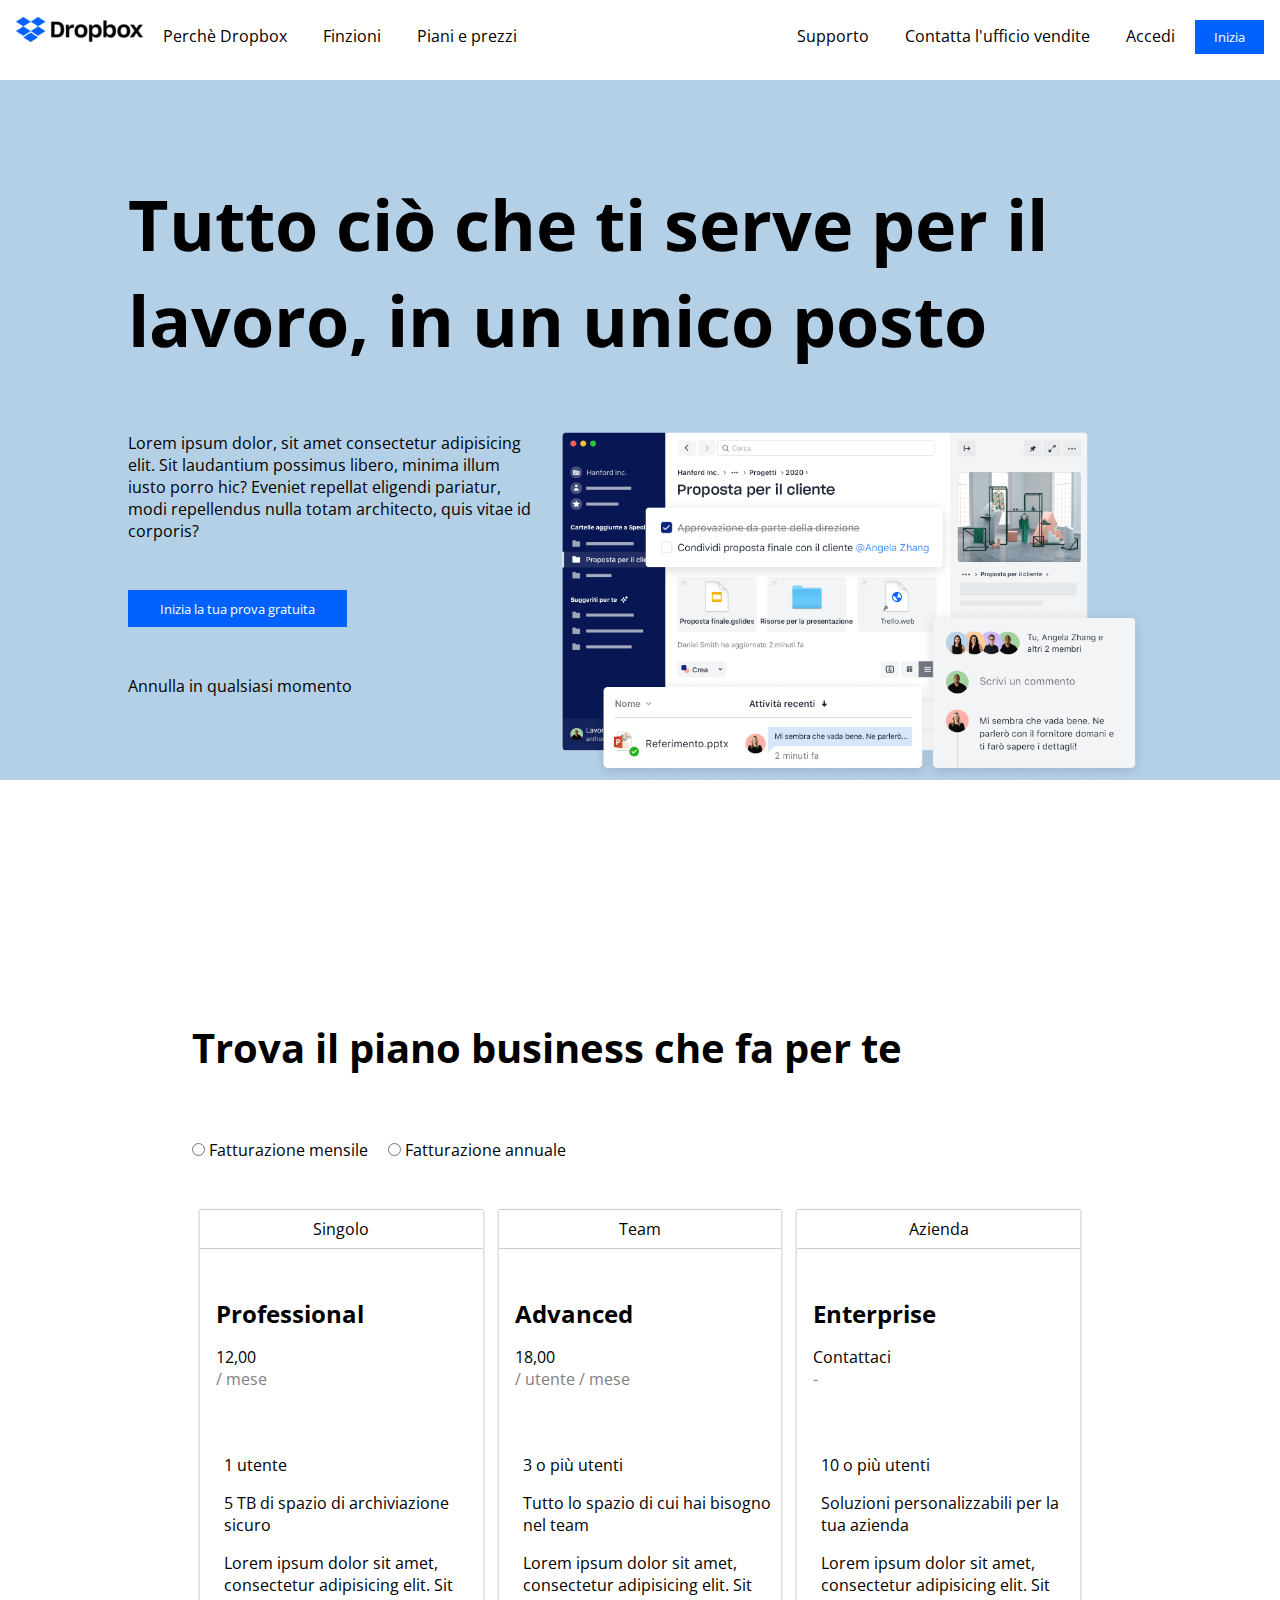
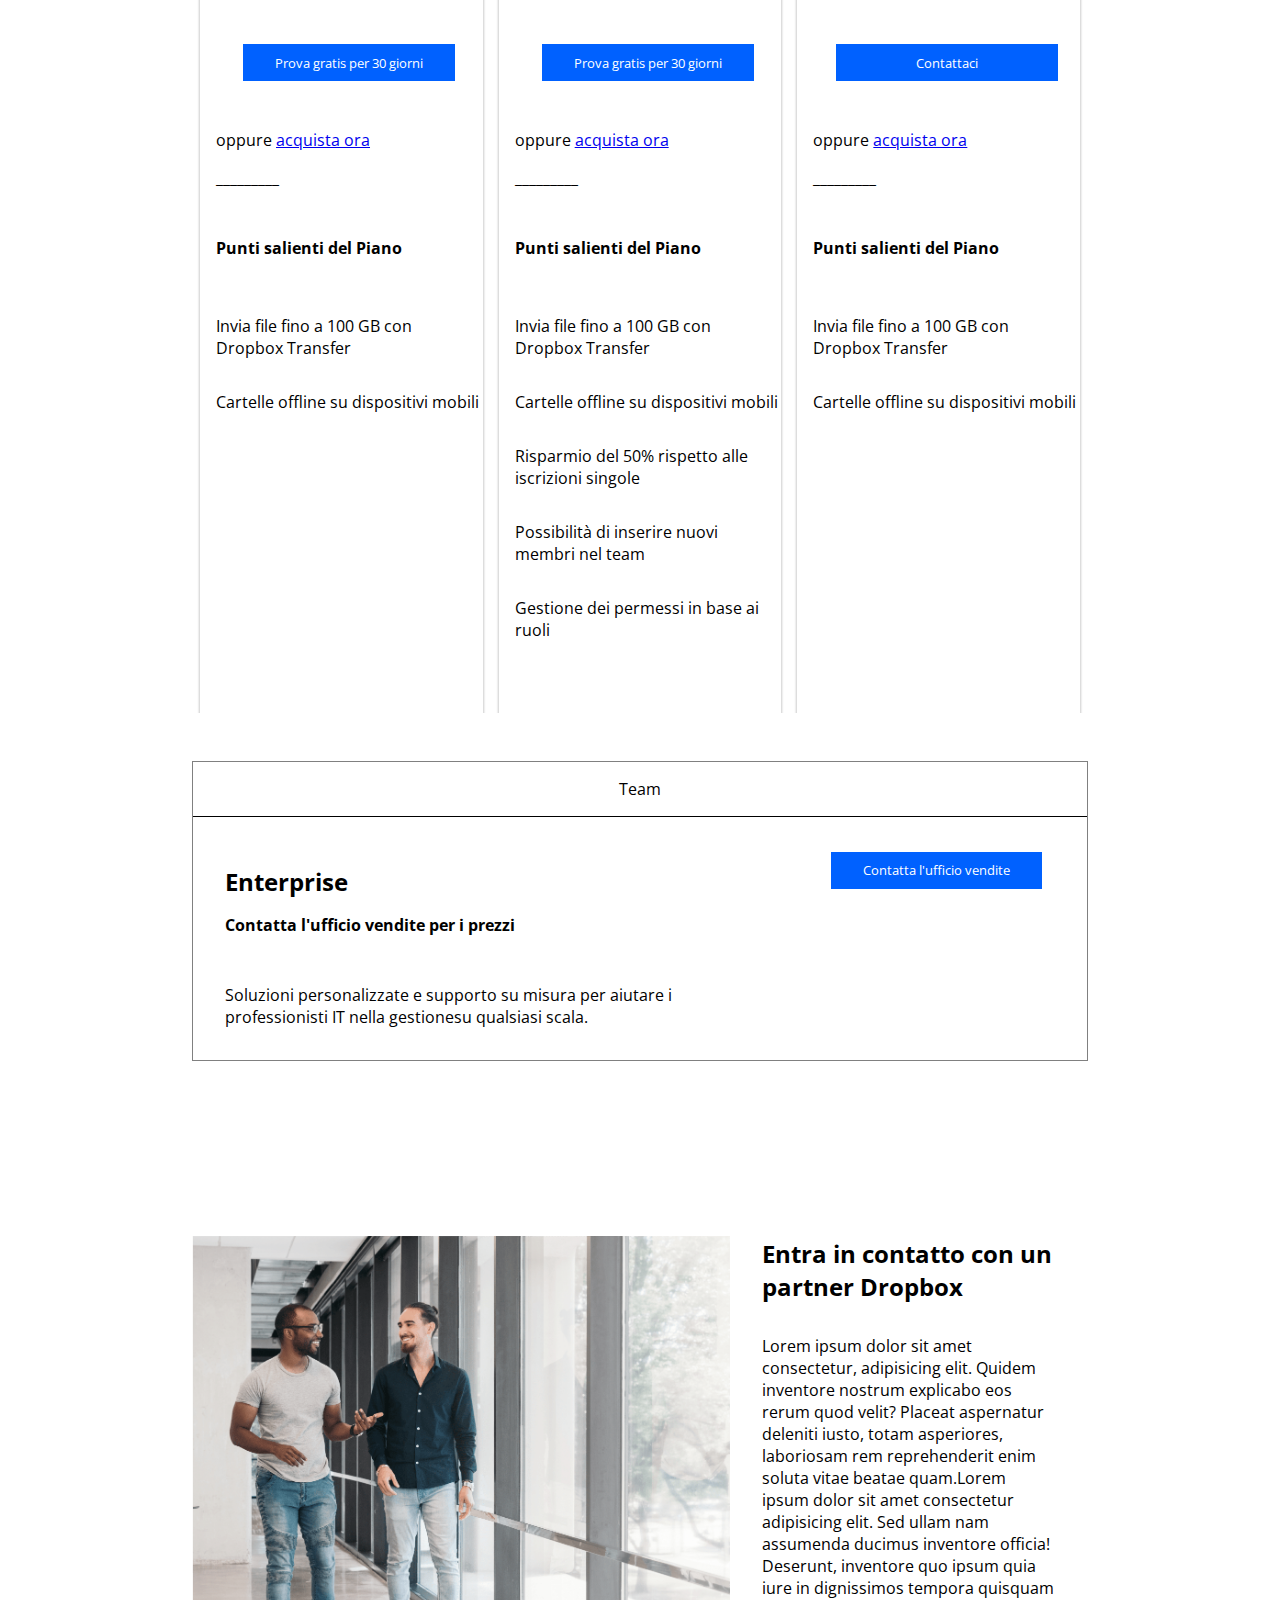
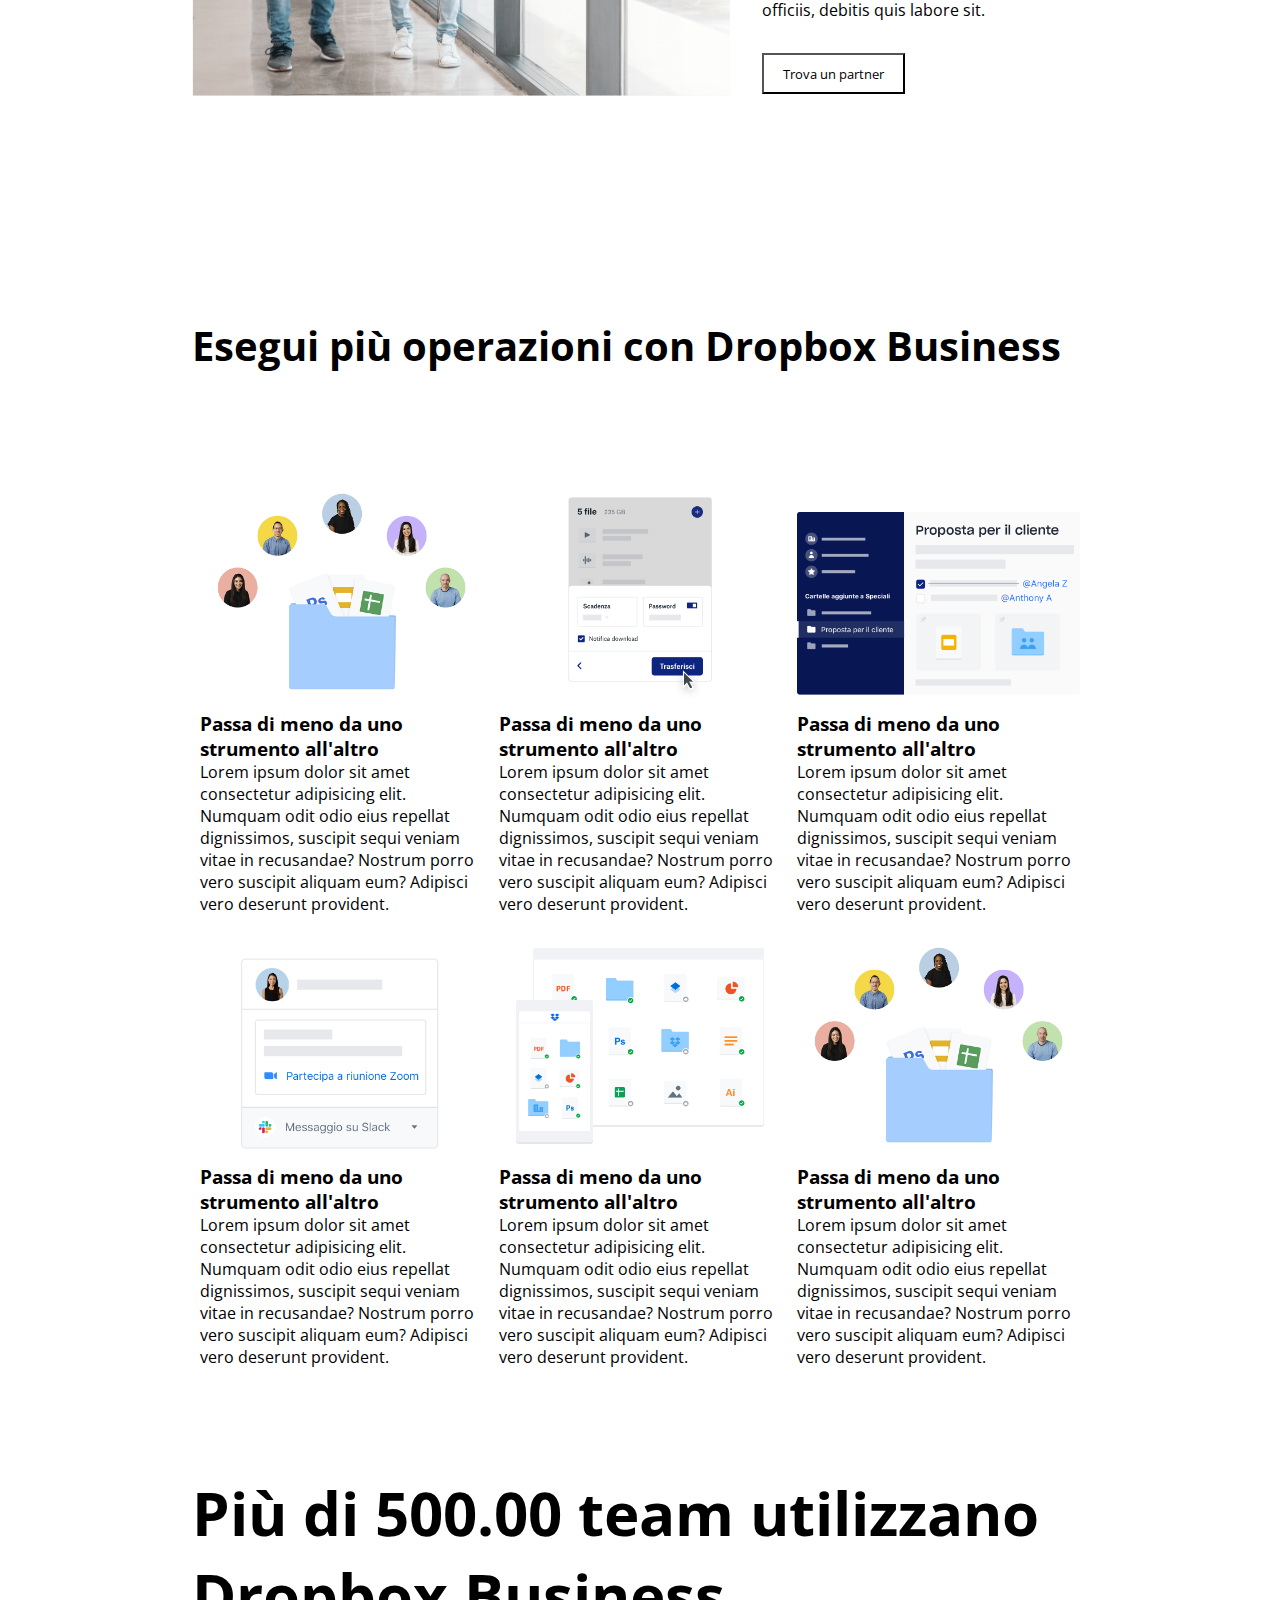
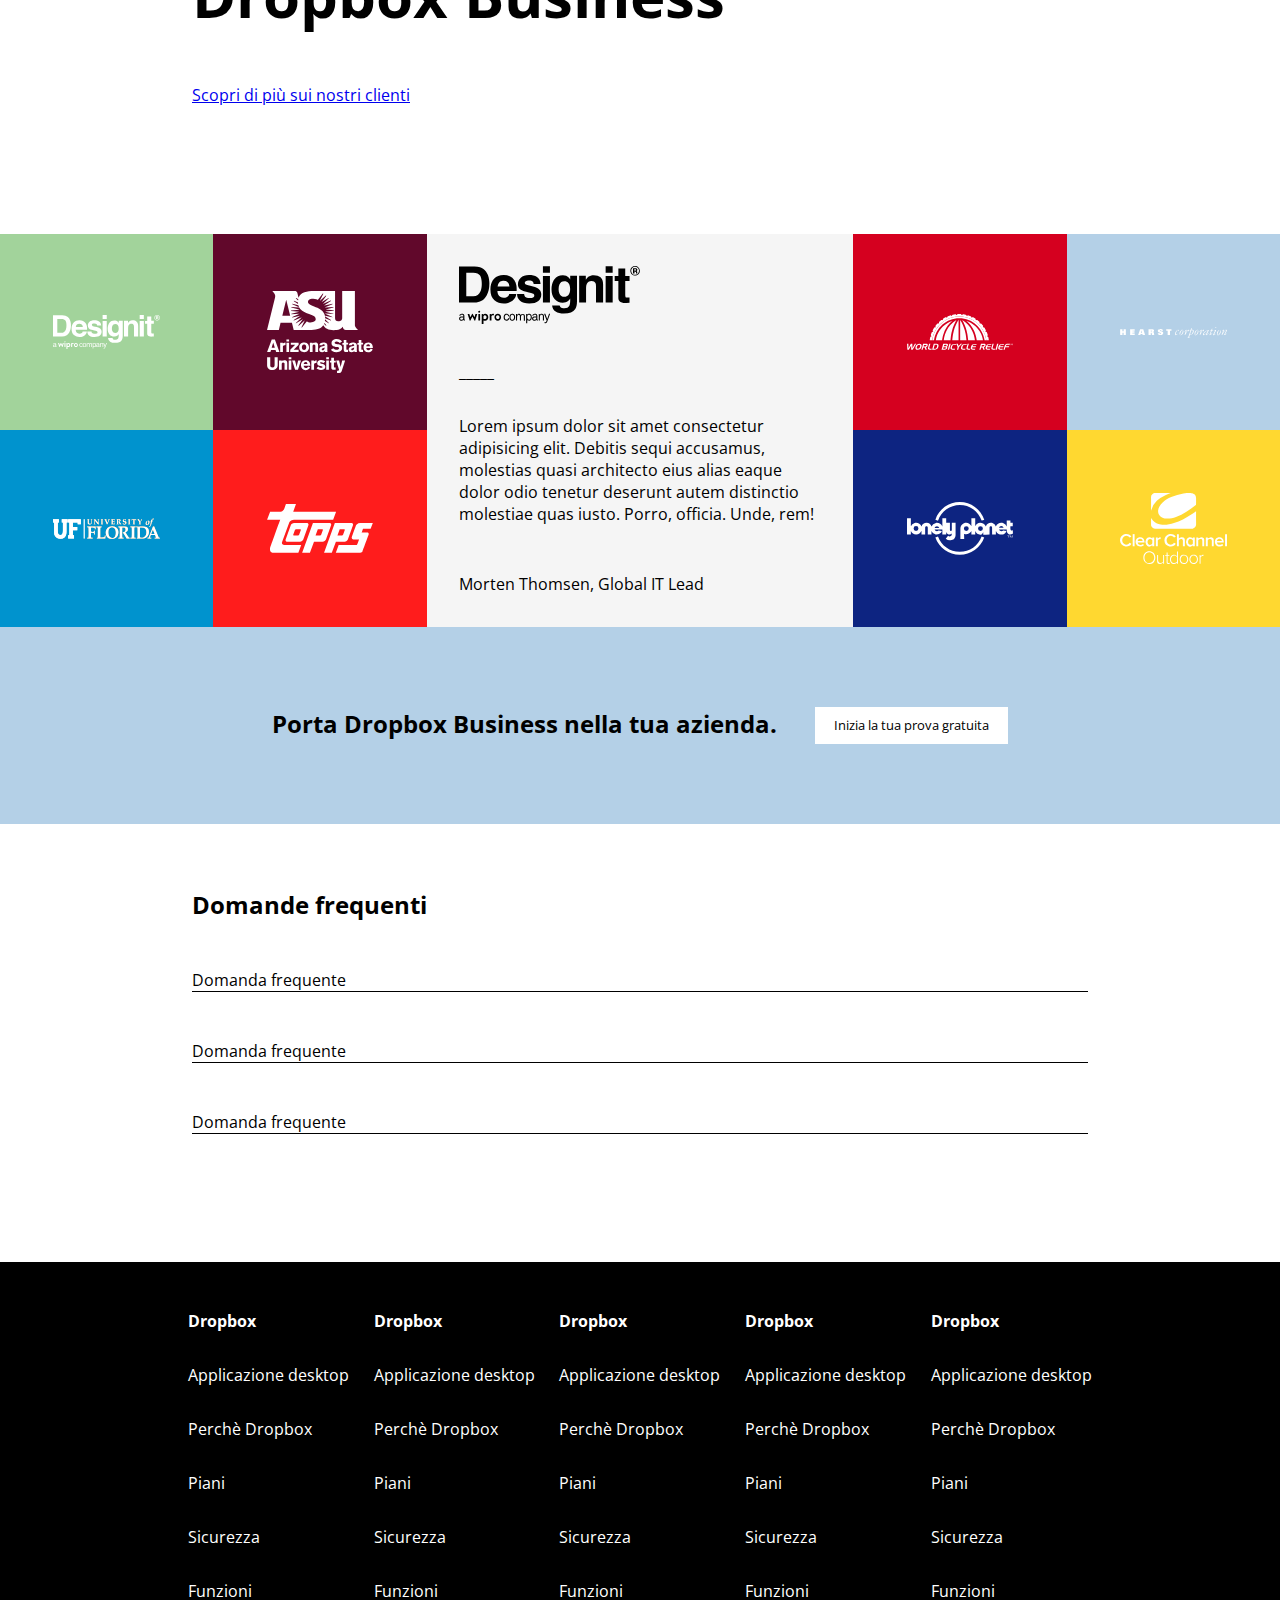
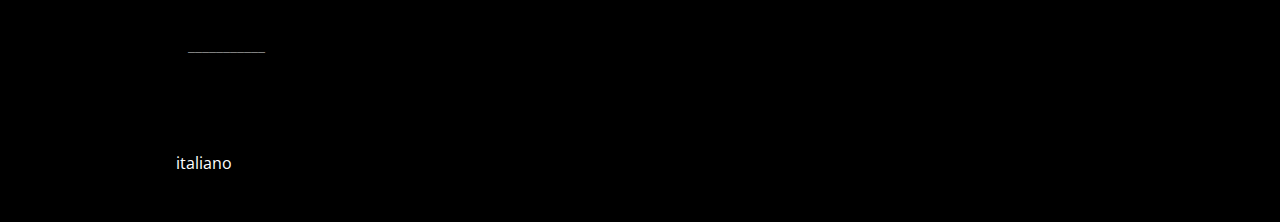
==== commit ffc065ea: "add bonus scroll" ====
--- a/bonus/index.html
+++ b/bonus/index.html
@@ -69,7 +69,10 @@
                     </div>
                     <div>Annulla in qualsiasi momento</div>
 
-                    <div class="icon-jumbo"><i class="fa-solid fa-arrow-down"></i></div>
+
+                    <a href="#piano-business" class="icon-jumbo"><i class="fa-solid fa-arrow-down"></i></a>
+
+
                 </div>
                 <!-- sezione text jumbotrone -->
 
@@ -83,174 +86,177 @@
 
 
         <div class="container-plan">
-            <h2 class="fs-40px">Trova il piano business che fa per te</h2>
-
-            <div class="fatturazione">
-                <input type="radio" name="linguaggio" value="html" /><span> Fatturazione mensile</span>
-                <span class="fatturazione"></span><input type="radio" name="linguaggio" value="css" /><span>
-                    Fatturazione annuale</span></span>
-            </div>
-
-
-            <div class="row-plan">
-                <div class="card-plane">
-
-                    <div class="bord-title">
-                        <div class="pl-title pad-t05 pad-b05"><i class="fa-solid fa-user"></i> Singolo</div>
-                    </div>
-                    <!-- titolo plane -->
-
-                    <div class="box-class">
-                        <div class="type-class">
-                            <h2>Professional</h2>
+            <div class="scroll">
+
+                <h2 id="piano-business" class="fs-40px">Trova il piano business che fa per te</h2>
+
+
+                <div class="fatturazione">
+                    <input type="radio" name="linguaggio" value="html" /><span> Fatturazione mensile</span>
+                    <span class="fatturazione"></span><input type="radio" name="linguaggio" value="css" /><span>
+                        Fatturazione annuale</span></span>
+                </div>
+
+
+                <div class="row-plan">
+                    <div class="card-plane">
+
+                        <div class="bord-title">
+                            <div class="pl-title pad-t05 pad-b05"><i class="fa-solid fa-user"></i> Singolo</div>
                         </div>
-                        <div><i class="fa-solid fa-euro-sign"></i> 12,00</div>
-                        <div class="month">/ mese</div>
-
-                        <div class="box-icon">
-                            <div><i class="fa-solid fa-user"></i></div>
-                            <div>1 utente</div>
+                        <!-- titolo plane -->
+
+                        <div class="box-class">
+                            <div class="type-class">
+                                <h2>Professional</h2>
+                            </div>
+                            <div><i class="fa-solid fa-euro-sign"></i> 12,00</div>
+                            <div class="month">/ mese</div>
+
+                            <div class="box-icon">
+                                <div><i class="fa-solid fa-user"></i></div>
+                                <div>1 utente</div>
+                            </div>
+                            <div class="box-icon">
+                                <div><i class="fa-solid fa-folder"></i></div>
+                                <div>5 TB di spazio di archiviazione sicuro</div>
+                            </div>
+                            <div class="box-icon">
+                                <div><i class="fa-solid fa-timeline"></i></div>
+                                <div> Lorem ipsum dolor sit amet,
+                                    consectetur
+                                    adipisicing elit. Sit
+                                </div>
+                            </div>
+                            <div class="btn-plane">
+                                <button class="btn btn-big">Prova gratis per 30 giorni</button>
+                            </div>
+                            <div>oppure <a href="#"> acquista ora</a></div>
+                            <div>_________</div>
+                            <div class="type-class2"><b>Punti salienti del Piano</b></div>
+                            <div class="list-plane"><i class="fa-solid fa-check icon-blue"></i> Invia file fino a 100 GB
+                                con
+                                Dropbox Transfer</div>
+                            <div class="list-plane"><i class="fa-solid fa-check icon-blue"></i> Cartelle offline su
+                                dispositivi mobili
+                            </div>
                         </div>
-                        <div class="box-icon">
-                            <div><i class="fa-solid fa-folder"></i></div>
-                            <div>5 TB di spazio di archiviazione sicuro</div>
+                    </div>
+                    <!-- Piano Singolo -->
+
+
+
+                    <div class="card-plane">
+                        <div class="bord-title">
+                            <div class="pl-title pad-t05 pad-b05"><i class="fa-solid fa-people-group"></i> Team</div>
                         </div>
-                        <div class="box-icon">
-                            <div><i class="fa-solid fa-timeline"></i></div>
-                            <div> Lorem ipsum dolor sit amet,
-                                consectetur
-                                adipisicing elit. Sit
+                        <!-- titolo plane -->
+
+                        <div class="box-class">
+                            <div class="type-class">
+                                <h2>Advanced</h2>
+                            </div>
+                            <div><i class="fa-solid fa-euro-sign"></i> 18,00</div>
+                            <div class="month">/ utente / mese</div>
+
+                            <div class="box-icon">
+                                <div><i class="fa-solid fa-user"></i></div>
+                                <div>3 o più utenti</div>
+                            </div>
+                            <div class="box-icon">
+                                <div><i class="fa-solid fa-folder"></i></div>
+                                <div>Tutto lo spazio di cui hai bisogno nel team</div>
+                            </div>
+                            <div class="box-icon">
+                                <div><i class="fa-solid fa-timeline"></i></div>
+                                <div> Lorem ipsum dolor sit amet,
+                                    consectetur
+                                    adipisicing elit. Sit
+                                </div>
+                            </div>
+                            <div class="btn-plane">
+                                <button class="btn btn-big">Prova gratis per 30 giorni</button>
+                            </div>
+                            <div>oppure <a href="#"> acquista ora</a></div>
+                            <div>_________</div>
+                            <div class="type-class2"><b>Punti salienti del Piano</b></div>
+                            <div class="list-plane"><i class="fa-solid fa-check icon-blue"></i> Invia file fino a 100 GB
+                                con
+                                Dropbox Transfer</div>
+                            <div class="list-plane"><i class="fa-solid fa-check icon-blue"></i> Cartelle offline su
+                                dispositivi mobili
+                            </div>
+                            <div class="list-plane"><i class="fa-solid fa-check icon-blue"></i> Risparmio del 50%
+                                rispetto alle iscrizioni singole
+                            </div>
+                            <div class="list-plane"><i class="fa-solid fa-check icon-blue"></i> Possibilità di inserire
+                                nuovi membri nel team
+                            </div>
+                            <div class="list-plane"><i class="fa-solid fa-check icon-blue"></i> Gestione dei permessi
+                                in base ai ruoli
                             </div>
                         </div>
-                        <div class="btn-plane">
-                            <button class="btn btn-big">Prova gratis per 30 giorni</button>
+
+
+
+
+
+
+                    </div>
+                    <!-- Piano Team -->
+
+
+
+                    <div class="card-plane">
+
+                        <div class="bord-title">
+                            <div class="pl-title pad-t05 pad-b05"><i class="fa-solid fa-building"></i> Azienda</div>
                         </div>
-                        <div>oppure <a href="#"> acquista ora</a></div>
-                        <div>_________</div>
-                        <div class="type-class2"><b>Punti salienti del Piano</b></div>
-                        <div class="list-plane"><i class="fa-solid fa-check icon-blue"></i> Invia file fino a 100 GB
-                            con
-                            Dropbox Transfer</div>
-                        <div class="list-plane"><i class="fa-solid fa-check icon-blue"></i> Cartelle offline su
-                            dispositivi mobili
+                        <!-- titolo plane -->
+
+                        <div class="box-class">
+                            <div class="type-class">
+                                <h2>Enterprise</h2>
+                            </div>
+                            <div><i class="fa-solid fa-euro-sign"></i>Contattaci</div>
+                            <div class="month">-</div>
+
+                            <div class="box-icon">
+                                <div><i class="fa-solid fa-user"></i></div>
+                                <div>10 o più utenti</div>
+                            </div>
+                            <div class="box-icon">
+                                <div><i class="fa-solid fa-folder"></i></div>
+                                <div>Soluzioni personalizzabili per la tua azienda</div>
+                            </div>
+                            <div class="box-icon">
+                                <div><i class="fa-solid fa-timeline"></i></div>
+                                <div> Lorem ipsum dolor sit amet,
+                                    consectetur
+                                    adipisicing elit. Sit
+                                </div>
+                            </div>
+                            <div class="btn-plane">
+                                <button class="btn btn-big-cont ">Contattaci</button>
+                            </div>
+                            <div>oppure <a href="#"> acquista ora</a></div>
+                            <div>_________</div>
+                            <div class="type-class2"><b>Punti salienti del Piano</b></div>
+                            <div class="list-plane"><i class="fa-solid fa-check icon-blue"></i> Invia file fino a 100 GB
+                                con
+                                Dropbox Transfer</div>
+                            <div class="list-plane"><i class="fa-solid fa-check icon-blue"></i> Cartelle offline su
+                                dispositivi mobili
+                            </div>
                         </div>
-                    </div>
-                </div>
-                <!-- Piano Singolo -->
-
-
-
-                <div class="card-plane">
-                    <div class="bord-title">
-                        <div class="pl-title pad-t05 pad-b05"><i class="fa-solid fa-people-group"></i> Team</div>
-                    </div>
-                    <!-- titolo plane -->
-
-                    <div class="box-class">
-                        <div class="type-class">
-                            <h2>Advanced</h2>
-                        </div>
-                        <div><i class="fa-solid fa-euro-sign"></i> 18,00</div>
-                        <div class="month">/ utente / mese</div>
-
-                        <div class="box-icon">
-                            <div><i class="fa-solid fa-user"></i></div>
-                            <div>3 o più utenti</div>
-                        </div>
-                        <div class="box-icon">
-                            <div><i class="fa-solid fa-folder"></i></div>
-                            <div>Tutto lo spazio di cui hai bisogno nel team</div>
-                        </div>
-                        <div class="box-icon">
-                            <div><i class="fa-solid fa-timeline"></i></div>
-                            <div> Lorem ipsum dolor sit amet,
-                                consectetur
-                                adipisicing elit. Sit
-                            </div>
-                        </div>
-                        <div class="btn-plane">
-                            <button class="btn btn-big">Prova gratis per 30 giorni</button>
-                        </div>
-                        <div>oppure <a href="#"> acquista ora</a></div>
-                        <div>_________</div>
-                        <div class="type-class2"><b>Punti salienti del Piano</b></div>
-                        <div class="list-plane"><i class="fa-solid fa-check icon-blue"></i> Invia file fino a 100 GB
-                            con
-                            Dropbox Transfer</div>
-                        <div class="list-plane"><i class="fa-solid fa-check icon-blue"></i> Cartelle offline su
-                            dispositivi mobili
-                        </div>
-                        <div class="list-plane"><i class="fa-solid fa-check icon-blue"></i> Risparmio del 50%
-                            rispetto alle iscrizioni singole
-                        </div>
-                        <div class="list-plane"><i class="fa-solid fa-check icon-blue"></i> Possibilità di inserire
-                            nuovi membri nel team
-                        </div>
-                        <div class="list-plane"><i class="fa-solid fa-check icon-blue"></i> Gestione dei permessi
-                            in base ai ruoli
-                        </div>
-                    </div>
-
-
-
-
-
-
-                </div>
-                <!-- Piano Team -->
-
-
-
-                <div class="card-plane">
-
-                    <div class="bord-title">
-                        <div class="pl-title pad-t05 pad-b05"><i class="fa-solid fa-building"></i> Azienda</div>
-                    </div>
-                    <!-- titolo plane -->
-
-                    <div class="box-class">
-                        <div class="type-class">
-                            <h2>Enterprise</h2>
-                        </div>
-                        <div><i class="fa-solid fa-euro-sign"></i>Contattaci</div>
-                        <div class="month">-</div>
-
-                        <div class="box-icon">
-                            <div><i class="fa-solid fa-user"></i></div>
-                            <div>10 o più utenti</div>
-                        </div>
-                        <div class="box-icon">
-                            <div><i class="fa-solid fa-folder"></i></div>
-                            <div>Soluzioni personalizzabili per la tua azienda</div>
-                        </div>
-                        <div class="box-icon">
-                            <div><i class="fa-solid fa-timeline"></i></div>
-                            <div> Lorem ipsum dolor sit amet,
-                                consectetur
-                                adipisicing elit. Sit
-                            </div>
-                        </div>
-                        <div class="btn-plane">
-                            <button class="btn btn-big-cont ">Contattaci</button>
-                        </div>
-                        <div>oppure <a href="#"> acquista ora</a></div>
-                        <div>_________</div>
-                        <div class="type-class2"><b>Punti salienti del Piano</b></div>
-                        <div class="list-plane"><i class="fa-solid fa-check icon-blue"></i> Invia file fino a 100 GB
-                            con
-                            Dropbox Transfer</div>
-                        <div class="list-plane"><i class="fa-solid fa-check icon-blue"></i> Cartelle offline su
-                            dispositivi mobili
-                        </div>
-                    </div>
-
-
-
-
-
-                </div>
-                <!-- Piano Azienda -->
-
+
+
+
+
+
+                    </div>
+                    <!-- Piano Azienda -->
+                </div>
             </div>
 
         </div>
--- a/bonus/assets/css/style.css
+++ b/bonus/assets/css/style.css
@@ -357,6 +357,13 @@
 
 /* #region sezione jumbotrone */
 
+.scroll{
+
+overflow-y: scroll;
+scroll-behavior: smooth;
+
+}
+
 .bg-jumbotron {
     background-color: var(--db-secondary);
     height: 700px;
@@ -365,6 +372,7 @@
 .text-jumbo {
     display: flex;
     justify-content: center;
+   
 }
 
 .info-jumbo {
@@ -379,6 +387,8 @@
 
 .icon-jumbo {
     font-size: 300%;
+    text-decoration: none;
+    color: black;
 }
 
 
@@ -386,6 +396,11 @@
 
 
 /* #region sezione planes */
+
+#piano-business{
+   
+}
+
 
 .container-plan {
     width: 70%;
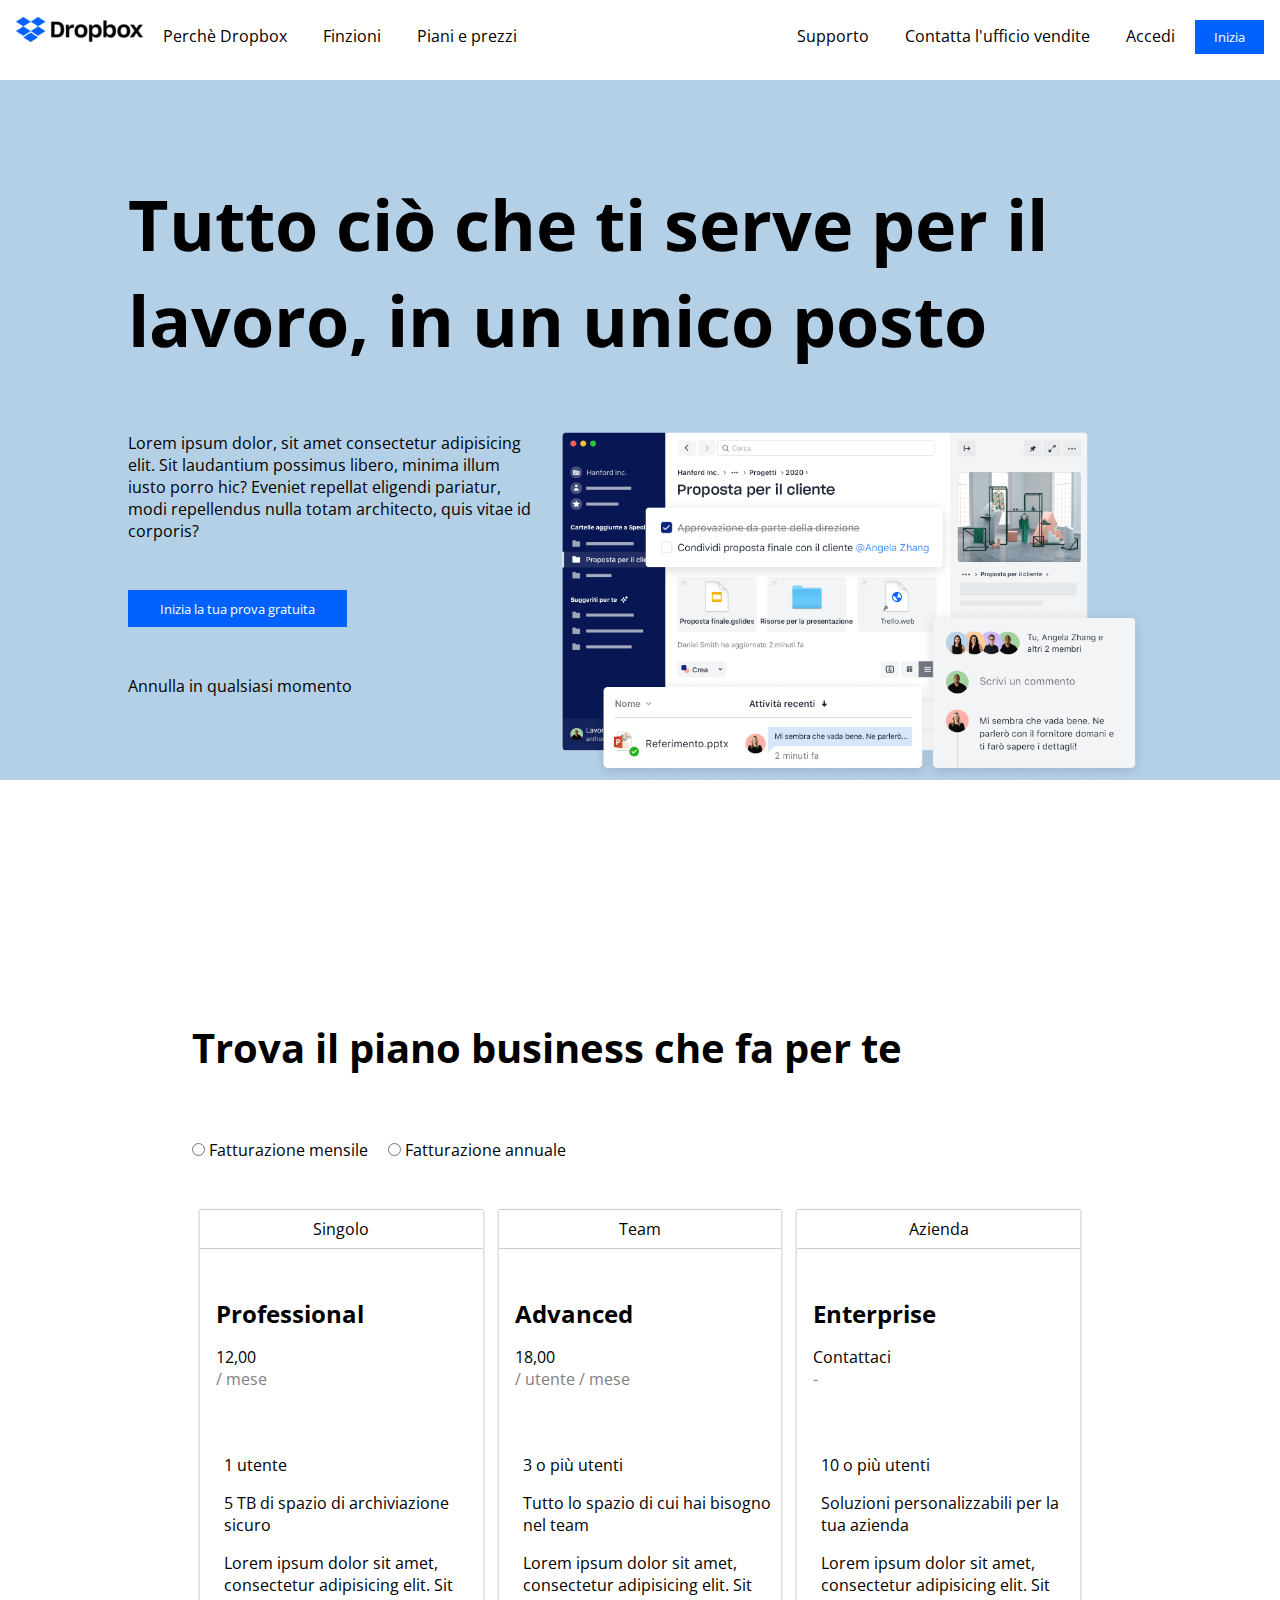
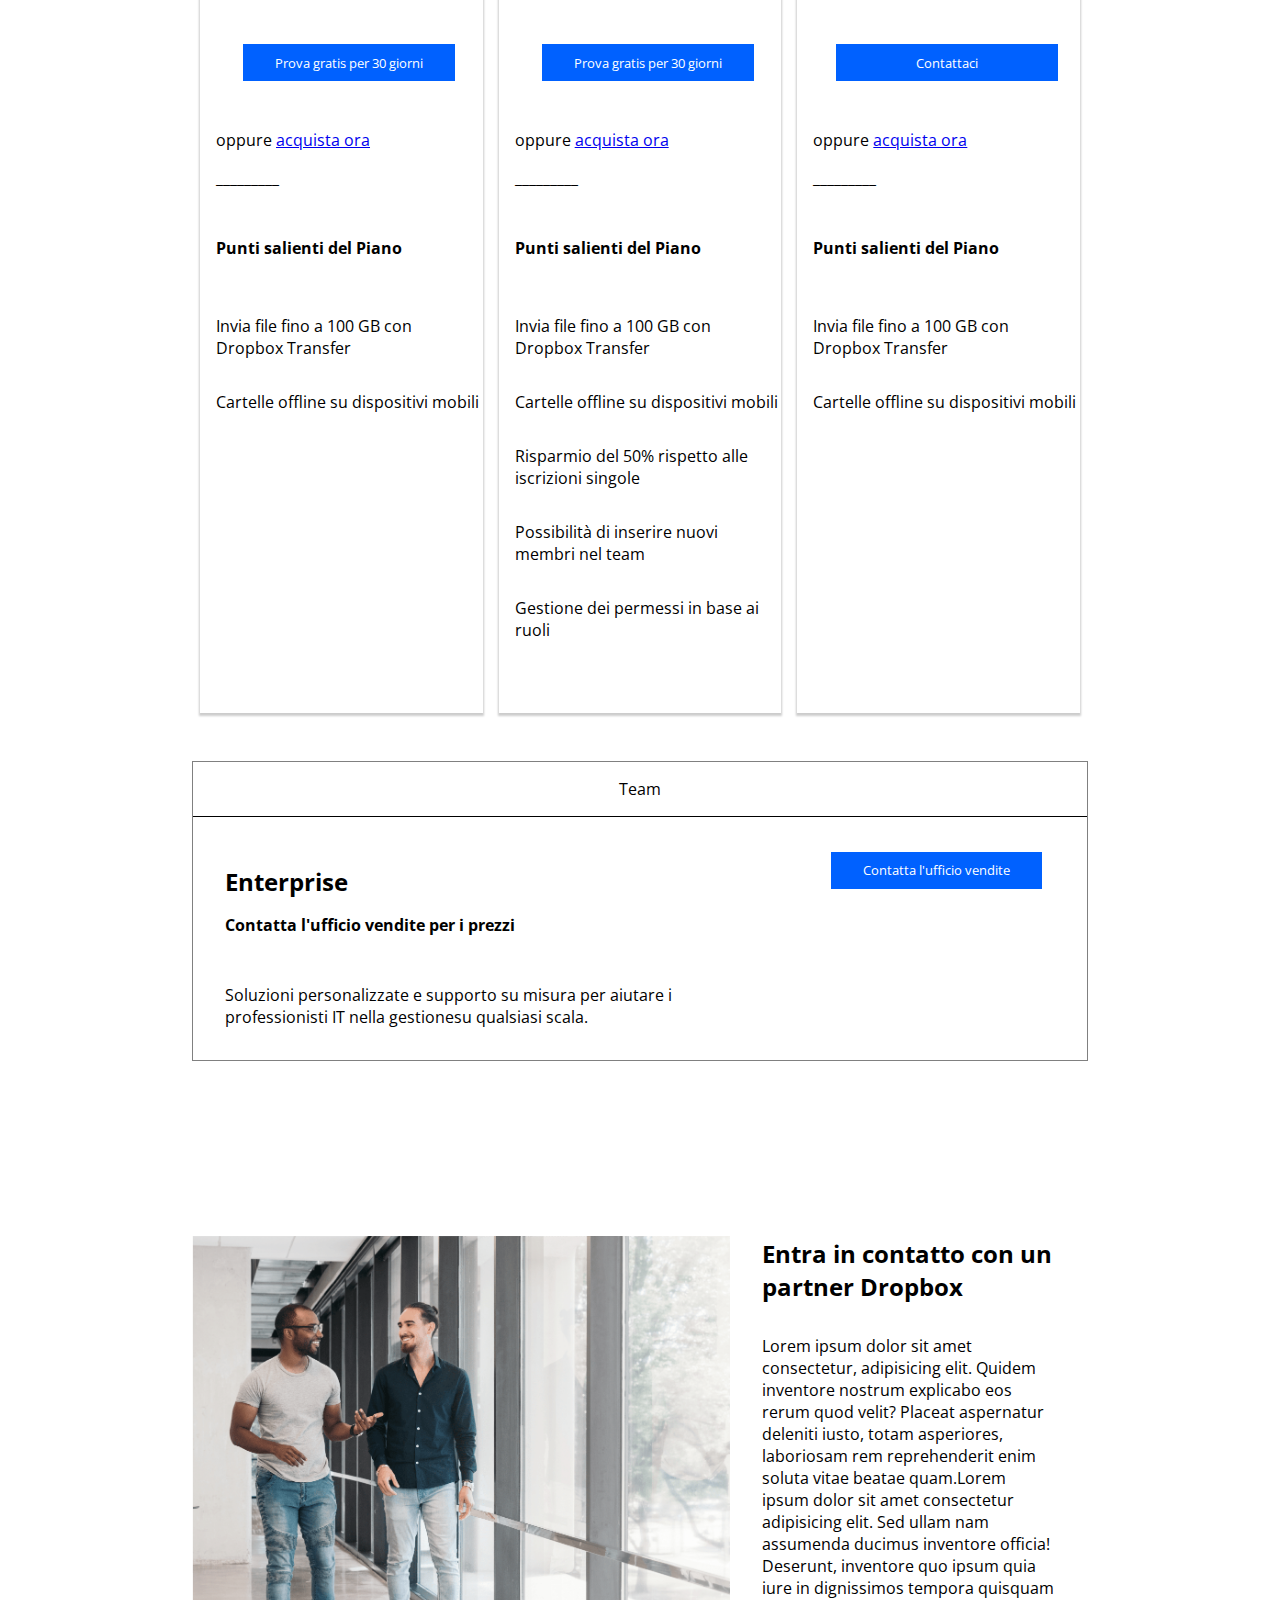
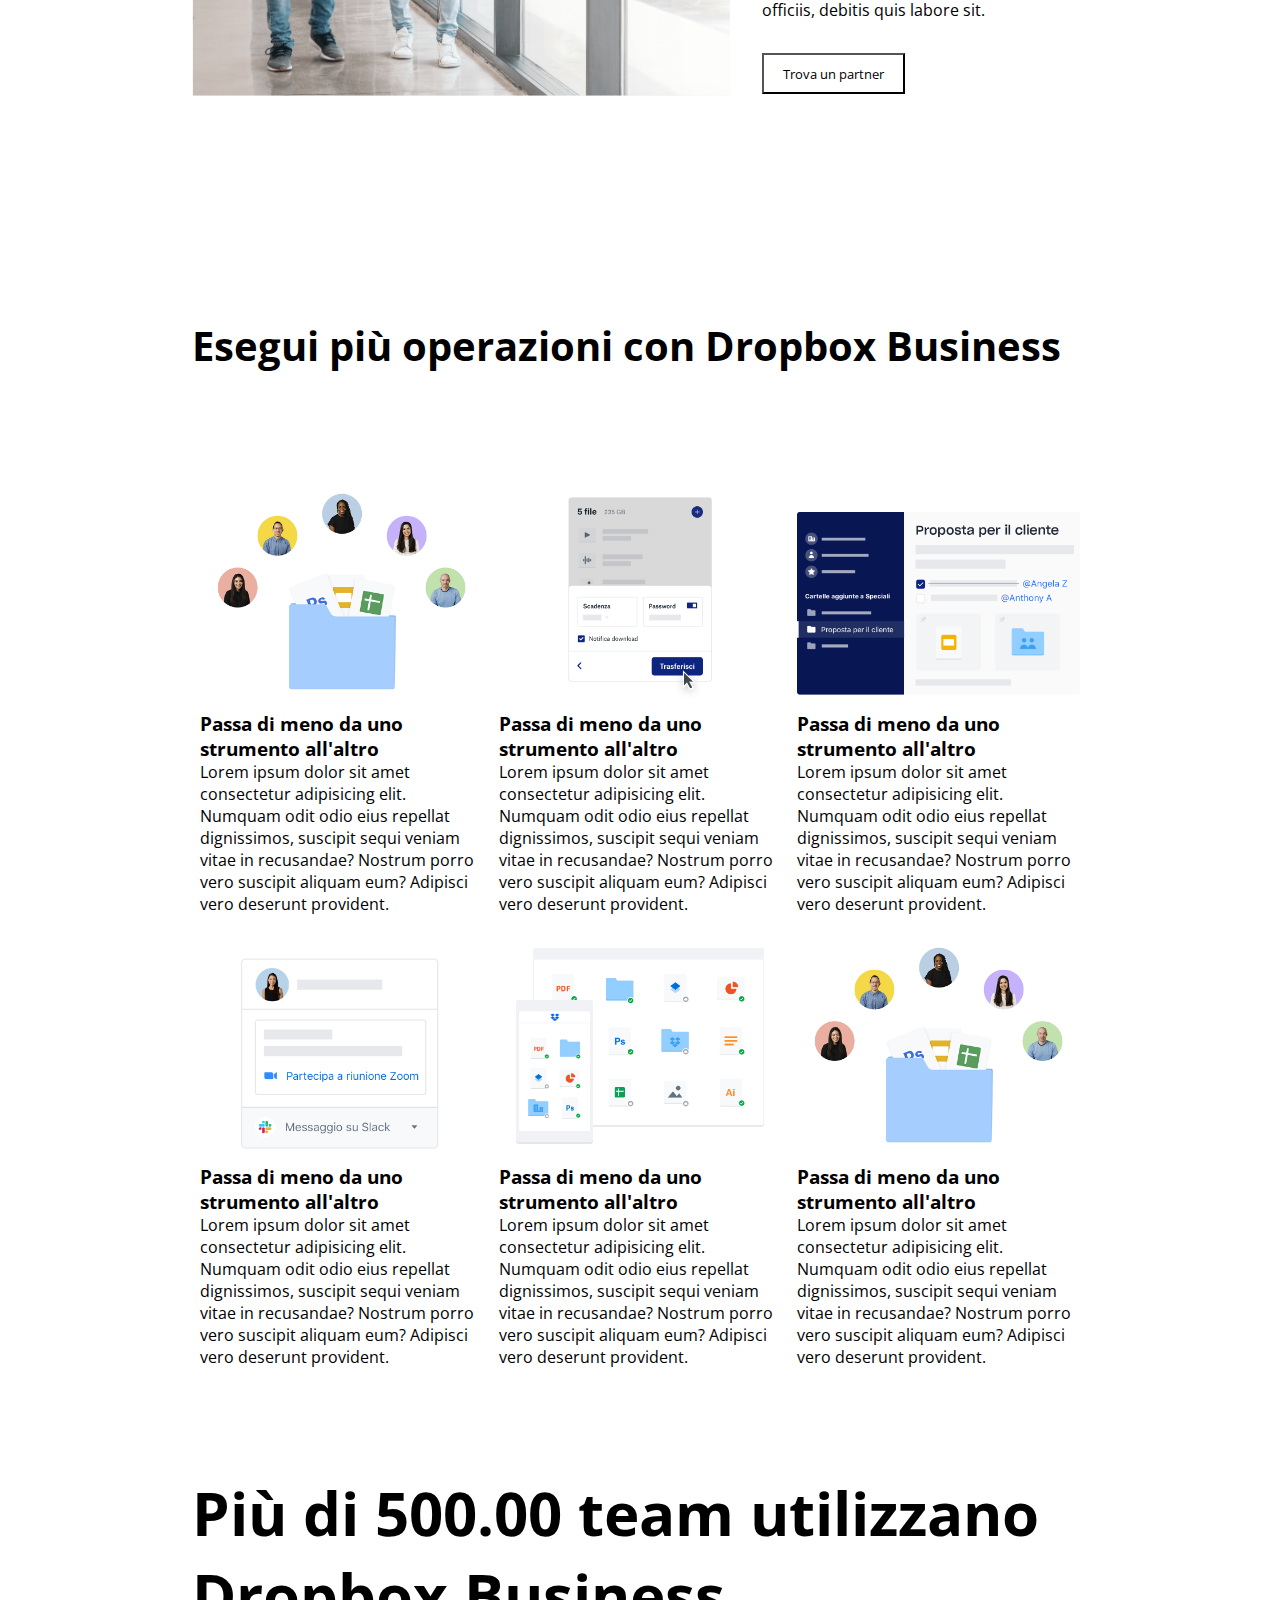
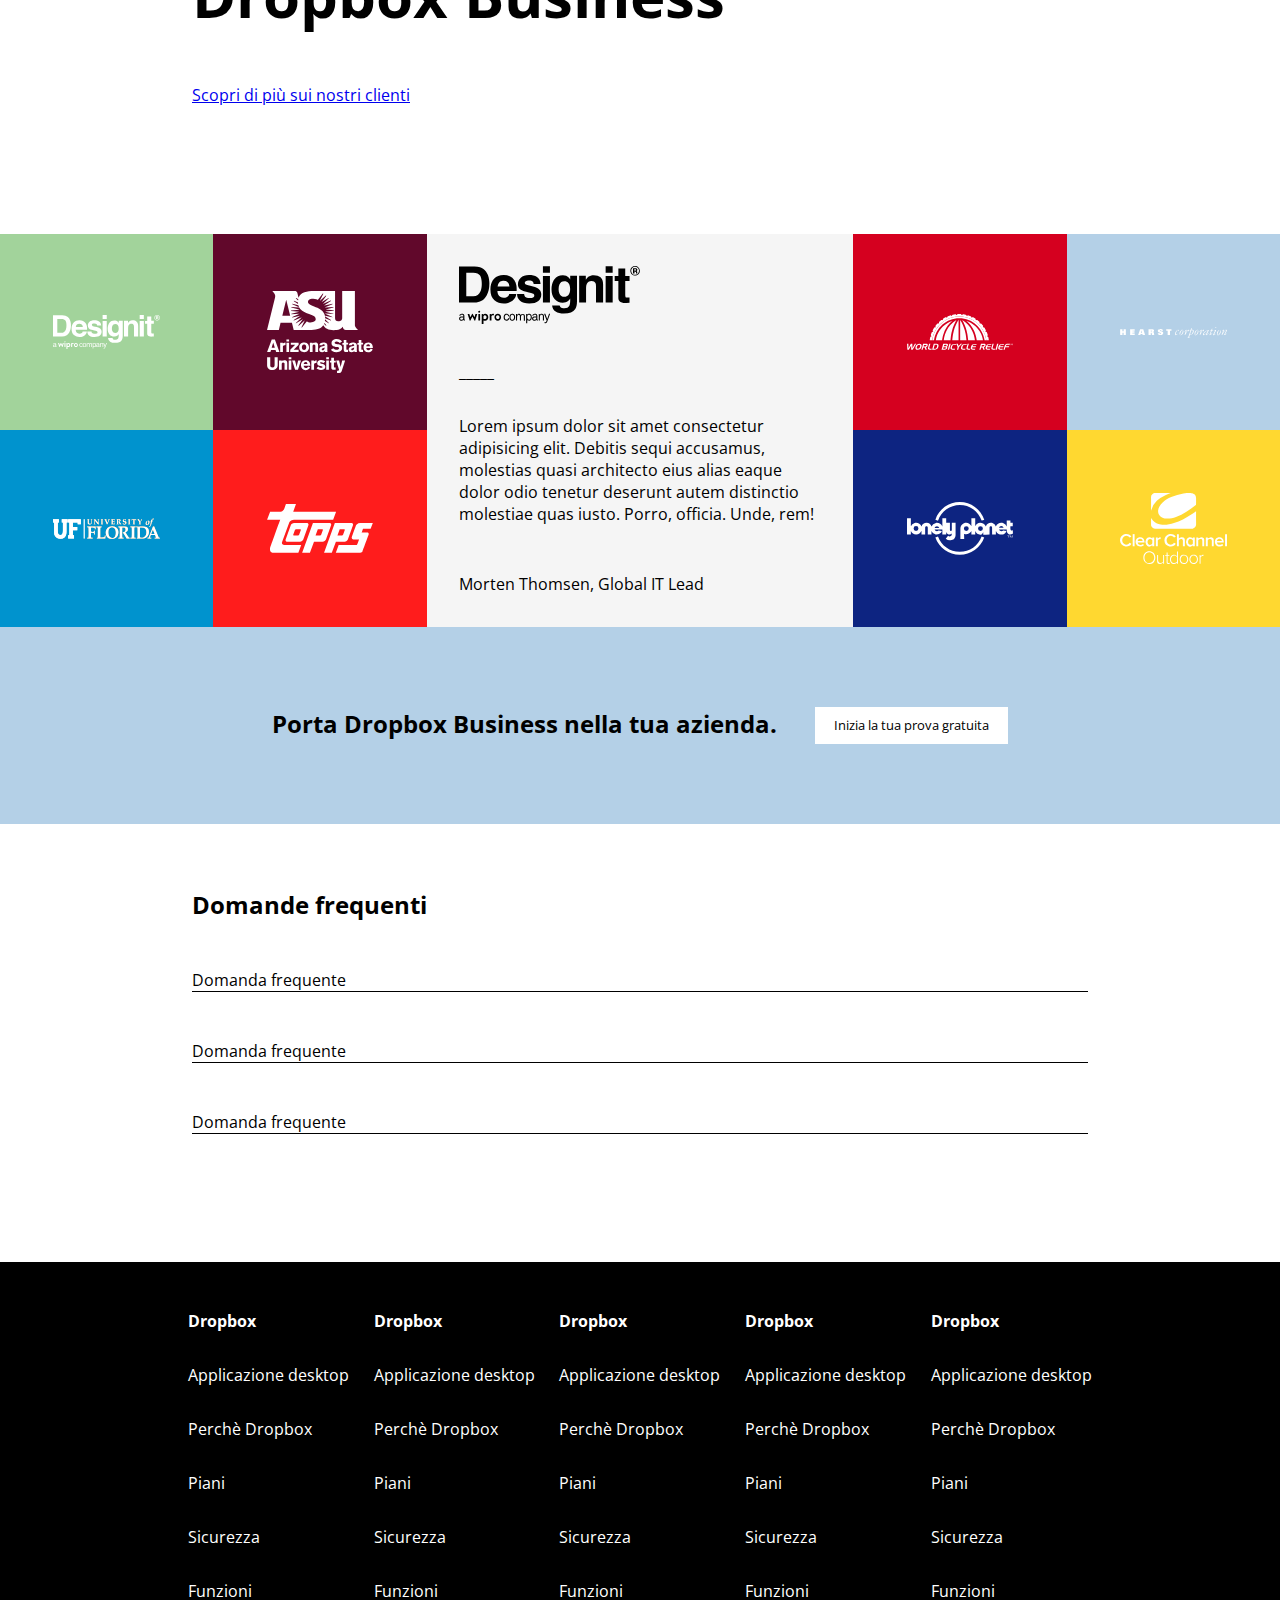
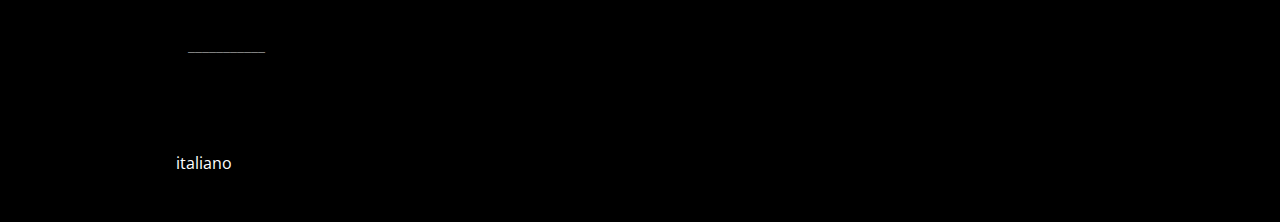
==== commit 70a09066: "add faq response" ====
--- a/bonus/index.html
+++ b/bonus/index.html
@@ -22,7 +22,7 @@
 
 </head>
 
-<body class="debug">
+<body class="debug scroll">
 
     <header id="header-site">
         <nav>
@@ -86,7 +86,7 @@
 
 
         <div class="container-plan">
-            <div class="scroll">
+            <div class="">
 
                 <h2 id="piano-business" class="fs-40px">Trova il piano business che fa per te</h2>
 
@@ -721,8 +721,16 @@
                 </div>
                 <div class="box-faq">
                     <div class="answer">Domanda frequente</div>
-                    <div class="arrow"><i class="fa-solid fa-chevron-down"></i></div>
-                </div>
+                    <div class="arrow"><i class="fa-solid fa-chevron-down risposta"></i></div>
+                </div>
+                <!-- domanda 1 -->
+
+
+                <div class="response">Lorem ipsum dolor sit amet consectetur, adipisicing elit. Labore excepturi quia
+                    saepe beatae possimus odio corporis nisi error, alias dolores
+                    quis tenetur ad recusandae aliquid fugiat dignissimos itaque? Dicta, quia!
+                </div>
+                <!-- risposta 1 -->
 
                 <div class="box-faq">
                     <div class="answer">Domanda frequente</div>
--- a/bonus/assets/css/style.css
+++ b/bonus/assets/css/style.css
@@ -100,7 +100,7 @@
     padding: 0.6rem 2rem;
 }
 
-.btn-big-cont{
+.btn-big-cont {
     padding: 0.6rem 5rem;
 }
 
@@ -144,7 +144,7 @@
 
 .bord-title {
     border-top: 1px solid rgba(128, 128, 128, 0.393);
-    border-bottom: 1px solid rgba(128, 128, 128, 0.393);  
+    border-bottom: 1px solid rgba(128, 128, 128, 0.393);
 }
 
 .bord-sw {
@@ -164,7 +164,7 @@
     padding-bottom: 2rem;
 }
 
-.color-line{
+.color-line {
     color: grey;
 }
 
@@ -332,9 +332,7 @@
     line-height: 40px;
 }
 
-.img-logo {
-    
-}
+.img-logo {}
 
 .box-left {
     align-items: center;
@@ -357,10 +355,10 @@
 
 /* #region sezione jumbotrone */
 
-.scroll{
-
-overflow-y: scroll;
-scroll-behavior: smooth;
+.scroll {
+
+
+    scroll-behavior: ;
 
 }
 
@@ -372,7 +370,7 @@
 .text-jumbo {
     display: flex;
     justify-content: center;
-   
+
 }
 
 .info-jumbo {
@@ -397,9 +395,7 @@
 
 /* #region sezione planes */
 
-#piano-business{
-   
-}
+#piano-business {}
 
 
 .container-plan {
@@ -425,7 +421,7 @@
 .fs-40px {
     font-family: 'Open Sans', sans-serif;
     font-size: 40px;
-    
+
     padding-bottom: 3rem;
 }
 
@@ -510,7 +506,7 @@
     flex-direction: column;
     gap: 1rem;
     position: relative;
-        
+
 }
 
 .box-cta-text {
@@ -518,20 +514,20 @@
     flex-direction: column;
     gap: 1rem;
     padding: 1rem;
-    
-}
-
-.cta-border{
+
+}
+
+.cta-border {
     border: 1px solid grey;
 
 }
-    
+
 
 .cta-btn {
     text-align: end;
-position: absolute;
-top: 30%;
-right: 5%;
+    position: absolute;
+    top: 30%;
+    right: 5%;
 }
 
 
@@ -651,8 +647,25 @@
     justify-content: space-between;
     border-bottom: 1px solid black;
     padding-top: 3rem;
-    
-}
+
+}
+
+
+.response {
+    text-align: center;
+    padding-top: 1rem;
+    display: none;
+}
+
+div:hover .response{
+    display: block;
+}
+
+
+
+
+
+
 
 
 /* #endregion main_______________________________________________________________*/
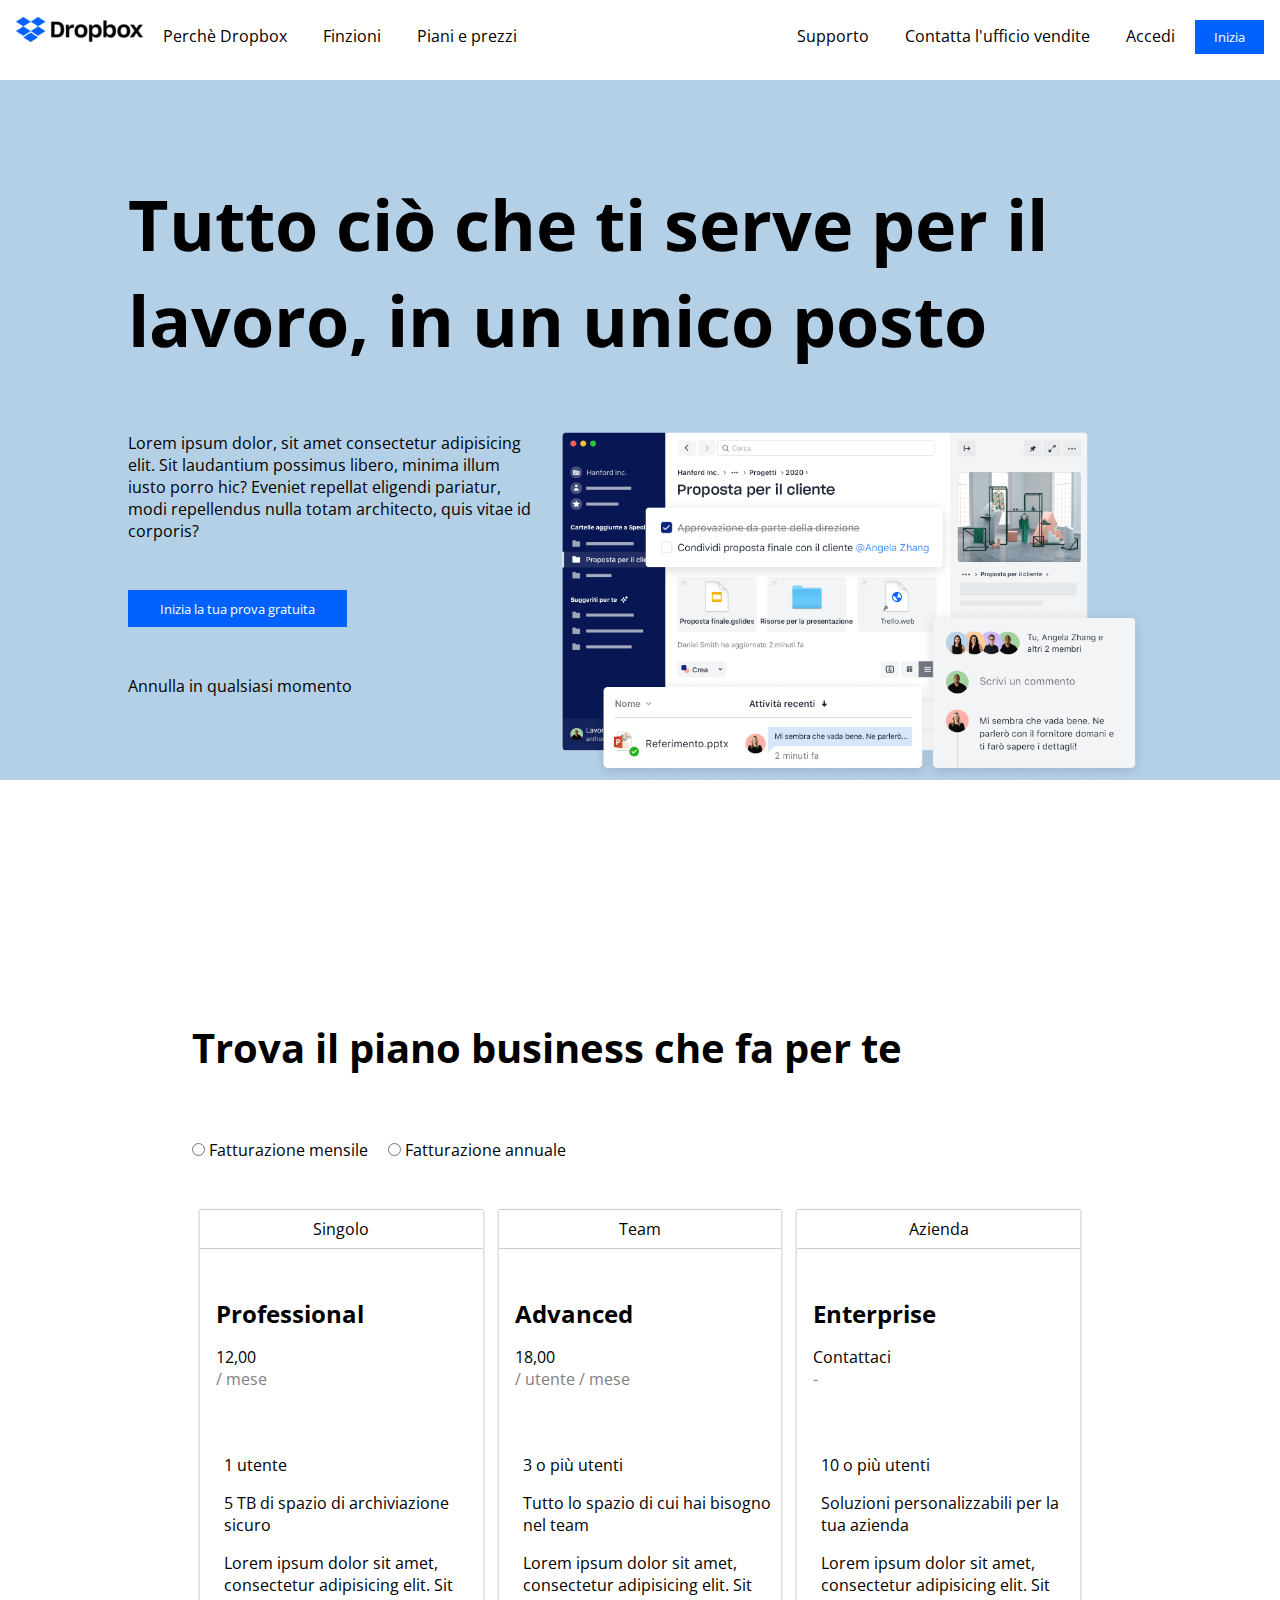
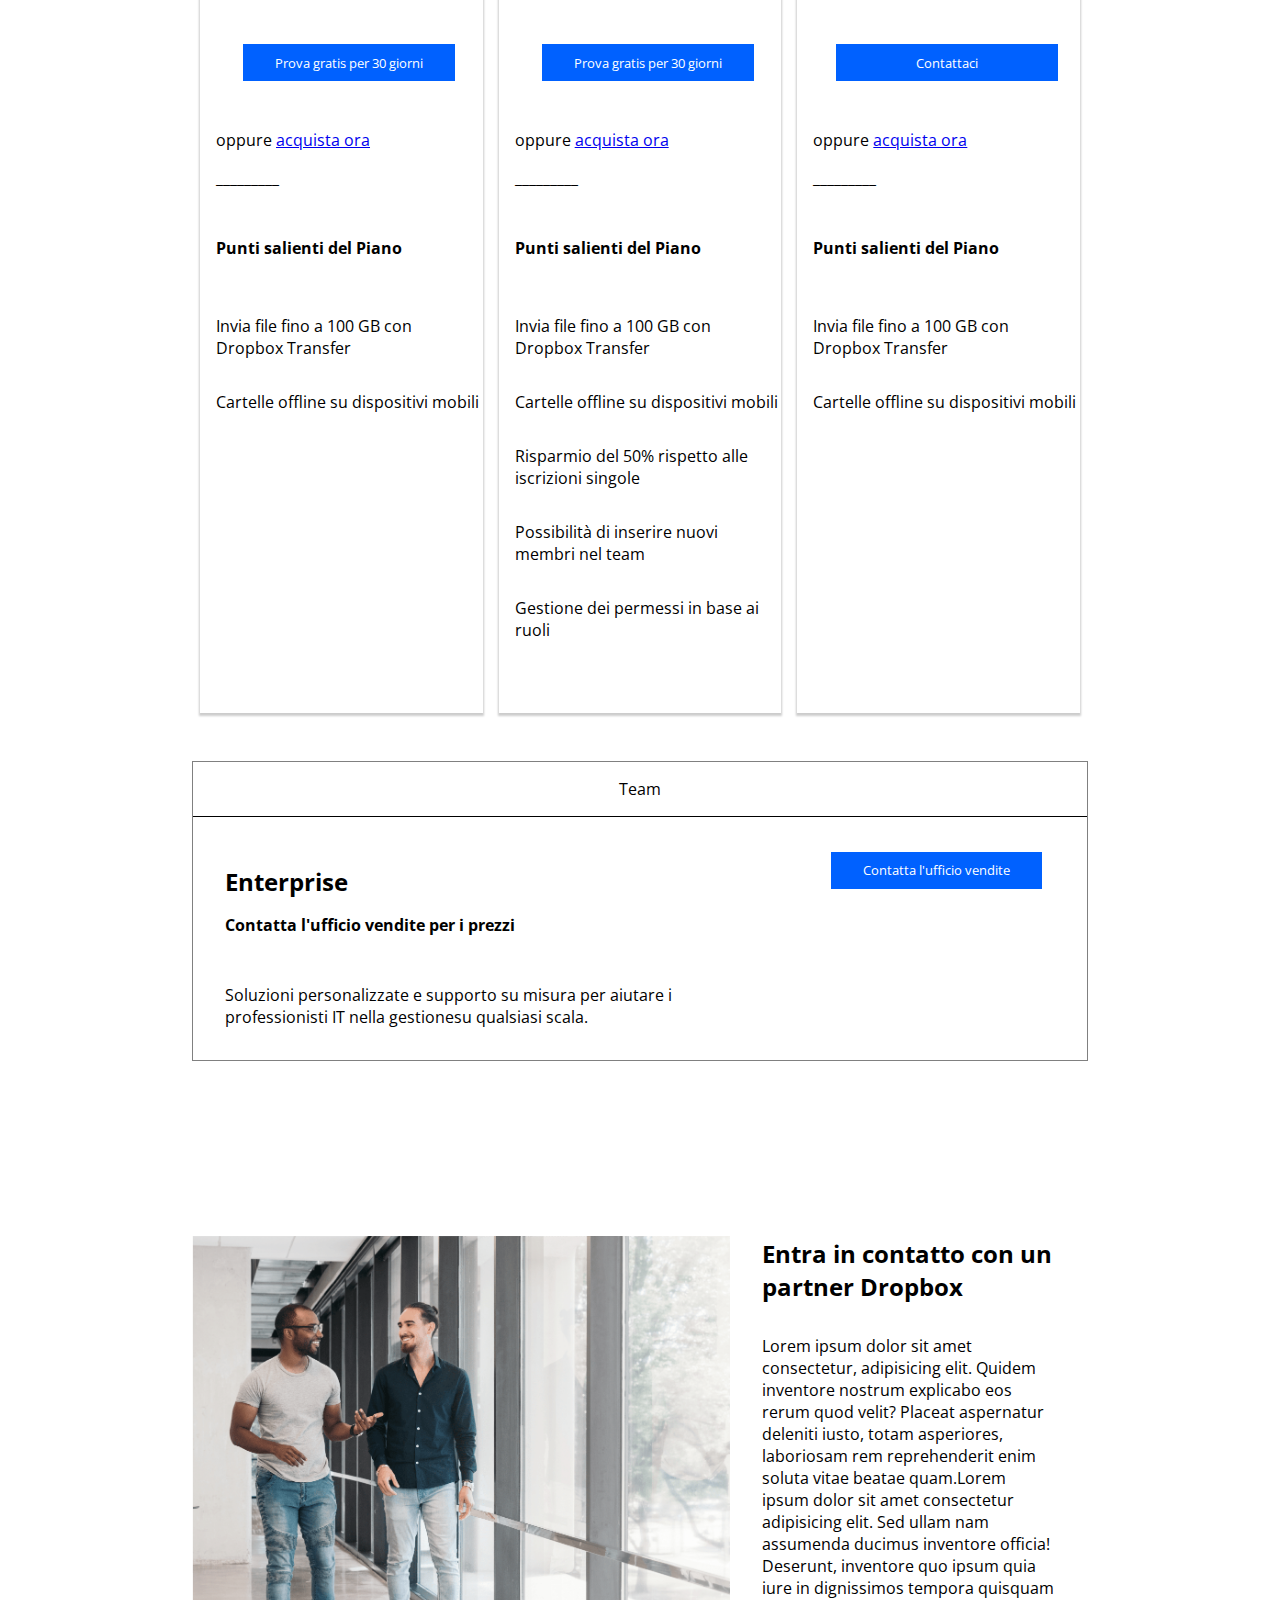
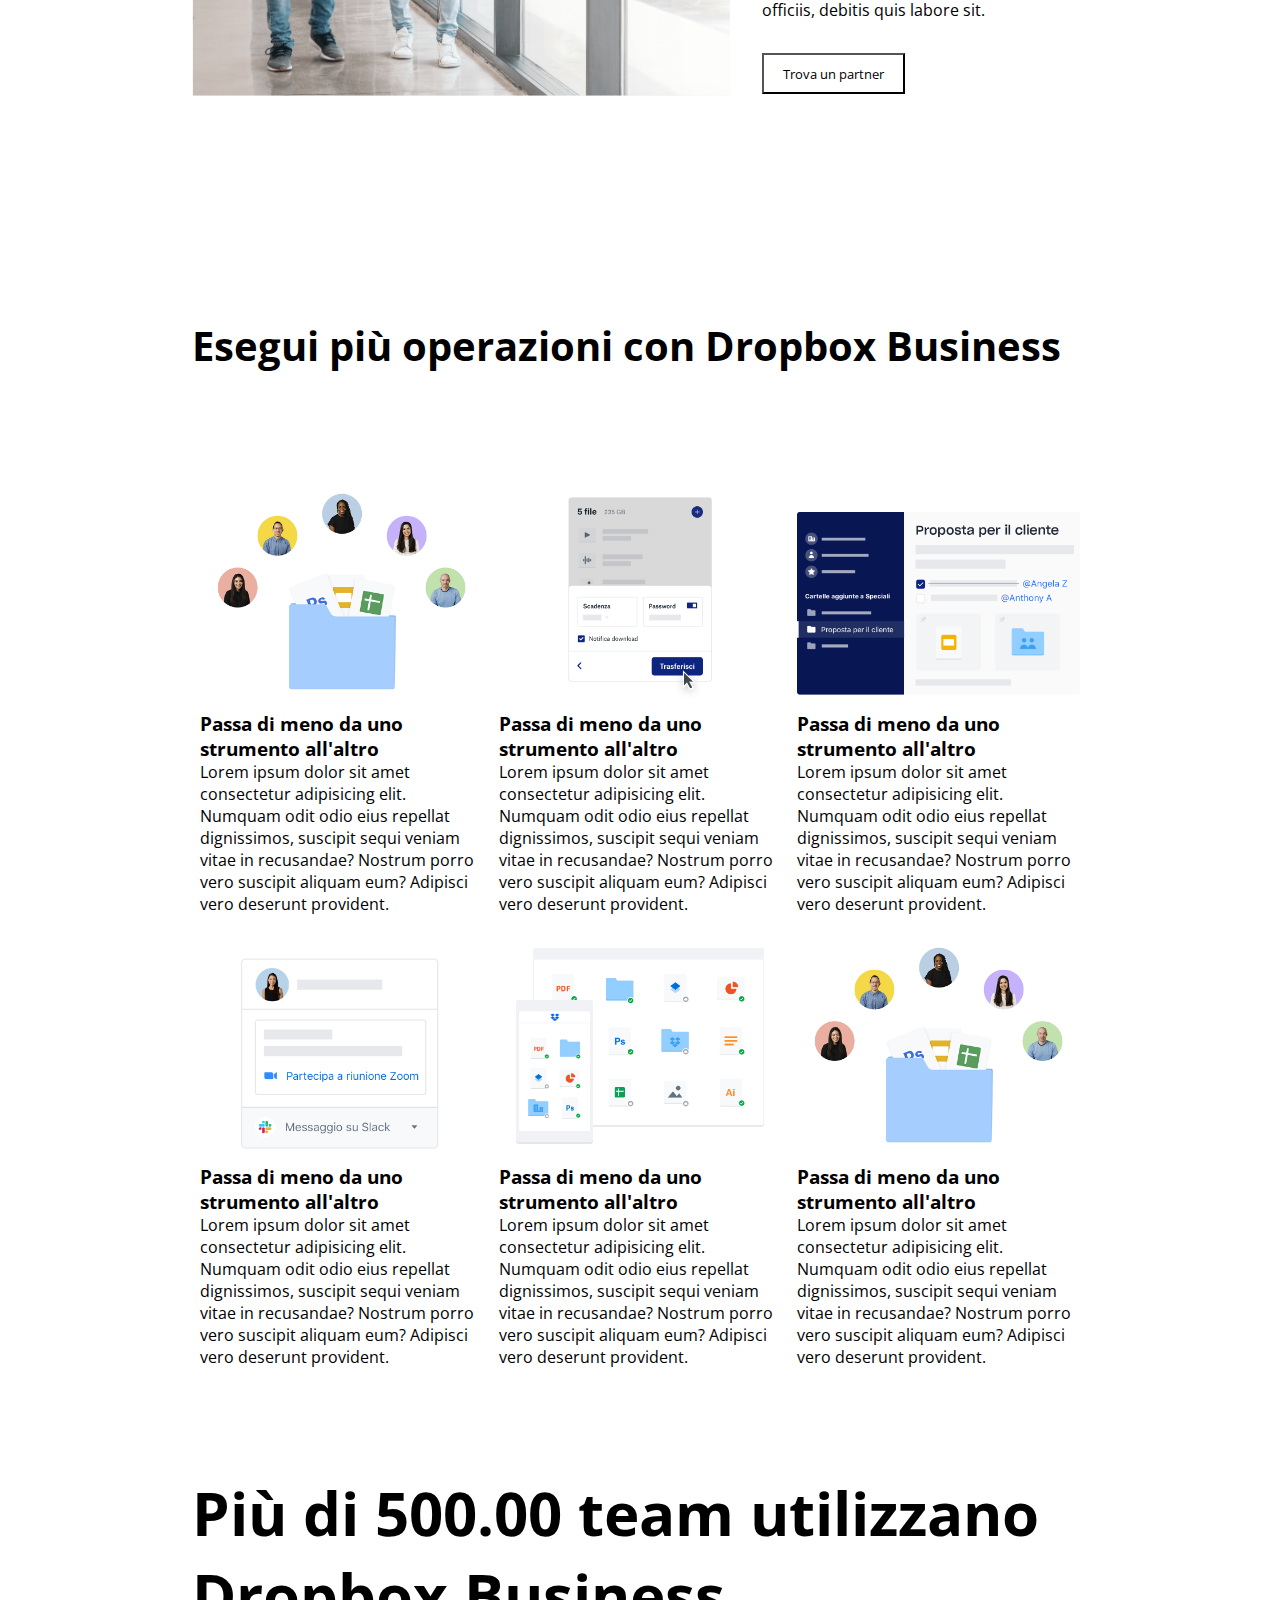
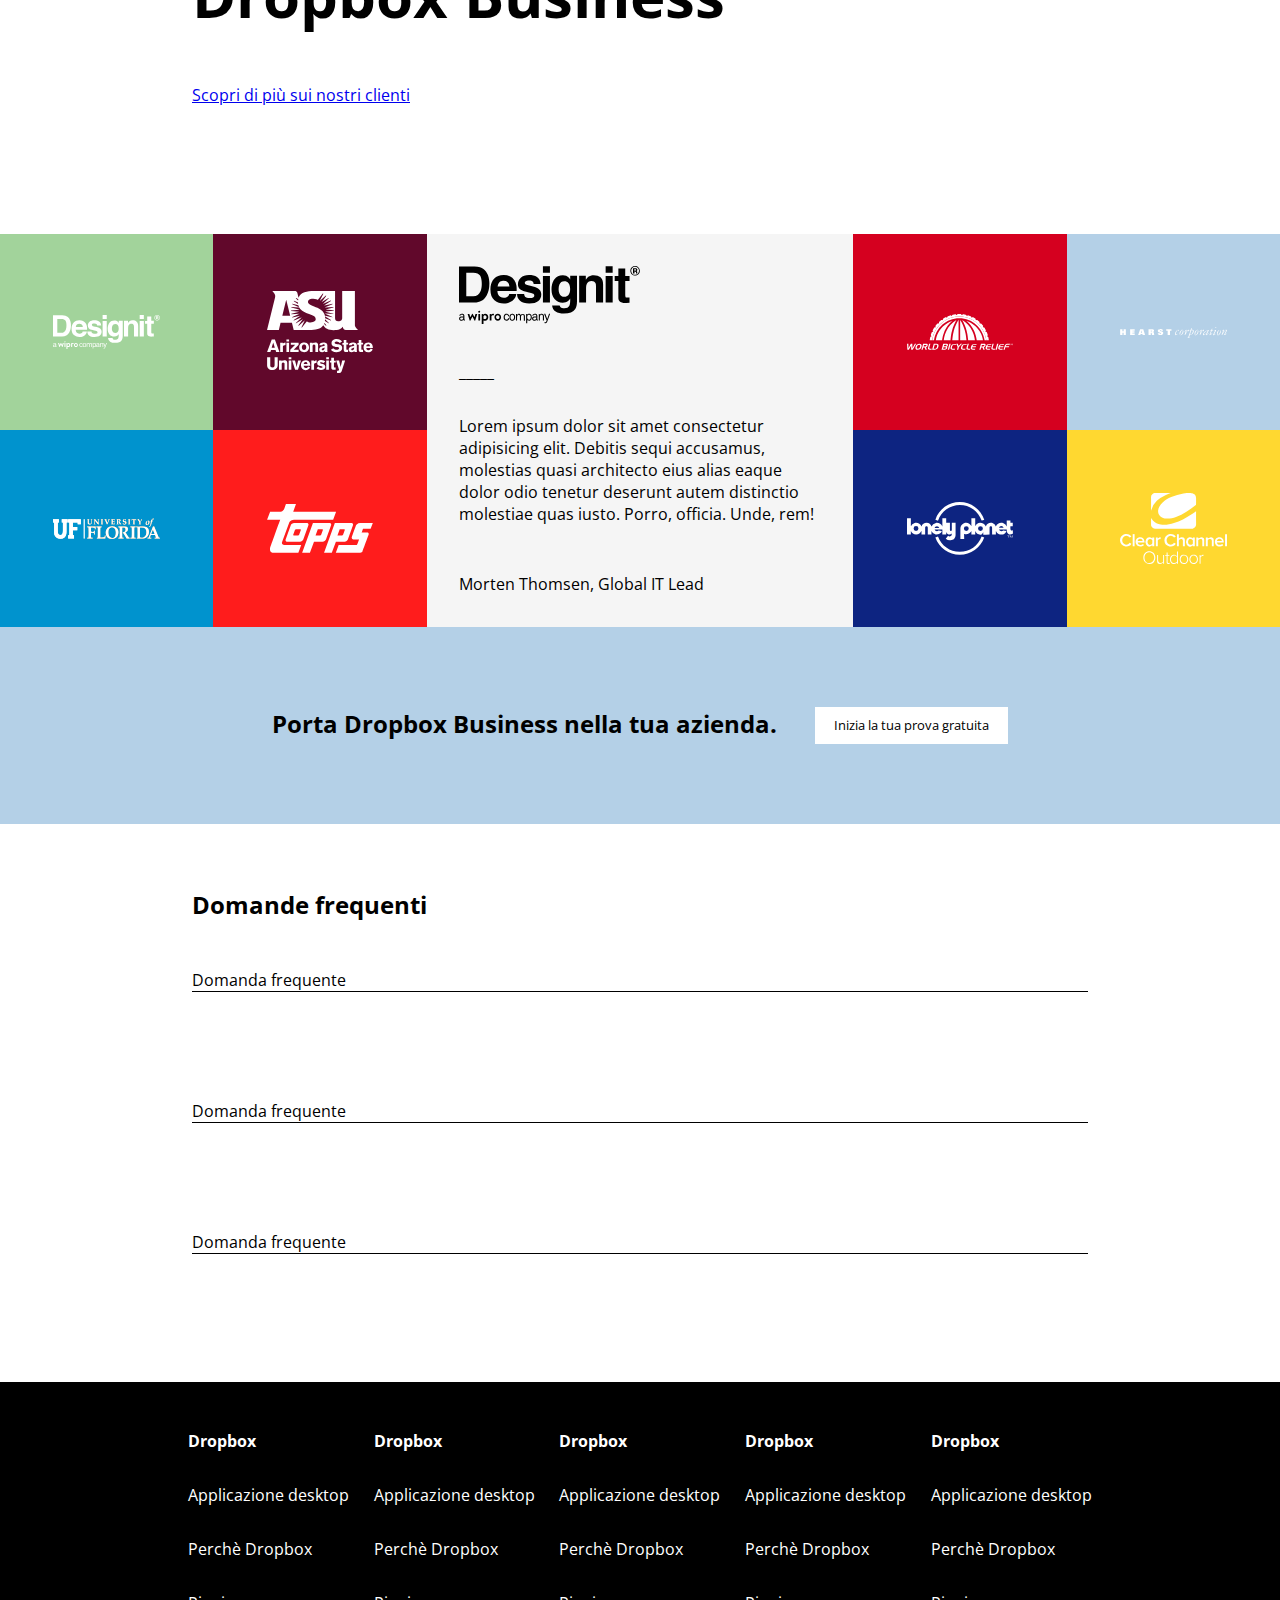
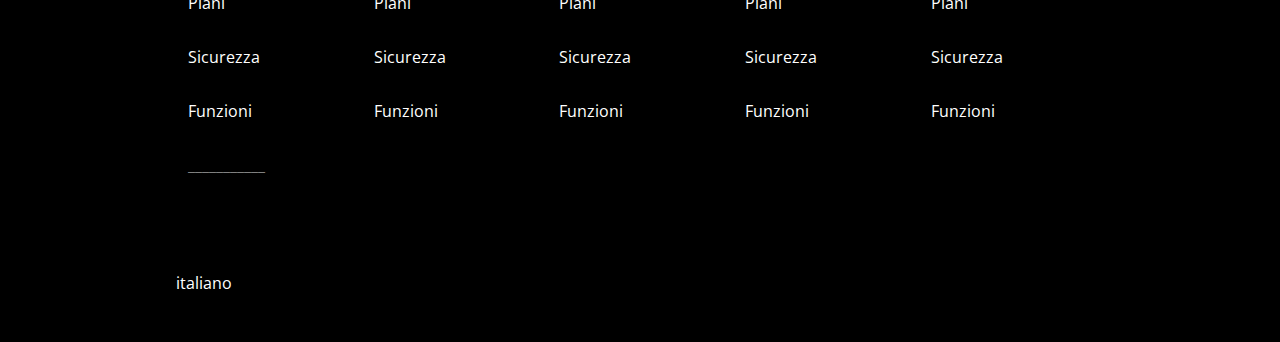
==== commit 3b8d9608: "add bonus faq ko" ====
--- a/bonus/index.html
+++ b/bonus/index.html
@@ -720,13 +720,13 @@
                     <h2>Domande frequenti</h2>
                 </div>
                 <div class="box-faq">
-                    <div class="answer">Domanda frequente</div>
-                    <div class="arrow"><i class="fa-solid fa-chevron-down risposta"></i></div>
+                    <div class="answer1">Domanda frequente</div>
+                    <div class="arrow1"><i class="fa-solid fa-chevron-down risposta"></i></div>
                 </div>
                 <!-- domanda 1 -->
 
 
-                <div class="response">Lorem ipsum dolor sit amet consectetur, adipisicing elit. Labore excepturi quia
+                <div id="response1">Lorem ipsum dolor sit amet consectetur, adipisicing elit. Labore excepturi quia
                     saepe beatae possimus odio corporis nisi error, alias dolores
                     quis tenetur ad recusandae aliquid fugiat dignissimos itaque? Dicta, quia!
                 </div>
@@ -736,6 +736,14 @@
                     <div class="answer">Domanda frequente</div>
                     <div class="arrow"><i class="fa-solid fa-chevron-down"></i></div>
                 </div>
+
+                <div id="response2">Lorem ipsum dolor sit amet consectetur, adipisicing elit. Labore excepturi quia
+                    saepe beatae possimus odio corporis nisi error, alias dolores
+                    quis tenetur ad recusandae aliquid fugiat dignissimos itaque? Dicta, quia!
+                </div>
+                <!-- risposta 2 -->
+
+
                 <div class="box-faq">
                     <div class="answer">Domanda frequente</div>
                     <div class="arrow"><i class="fa-solid fa-chevron-down"></i></div>
--- a/bonus/assets/css/style.css
+++ b/bonus/assets/css/style.css
@@ -651,19 +651,34 @@
 }
 
 
-.response {
+#response1 {
     text-align: center;
     padding-top: 1rem;
-    display: none;
-}
-
-div:hover .response{
-    display: block;
-}
-
-
-
-
+    color: var(--db-light);
+}
+
+#response2 {
+    text-align: center;
+    padding-top: 1rem;
+    color: var(--db-light);
+}
+
+.arrow1:hover #response1{
+    color: red;
+}
+
+.answer1:hover #response1{
+    color: var(--db-dark);
+}
+
+/*
+div:hover #response1{
+    color: var(--db-dark);
+}*/
+
+div:hover #response2{
+    color: var(--db-dark);
+}
 
 
 
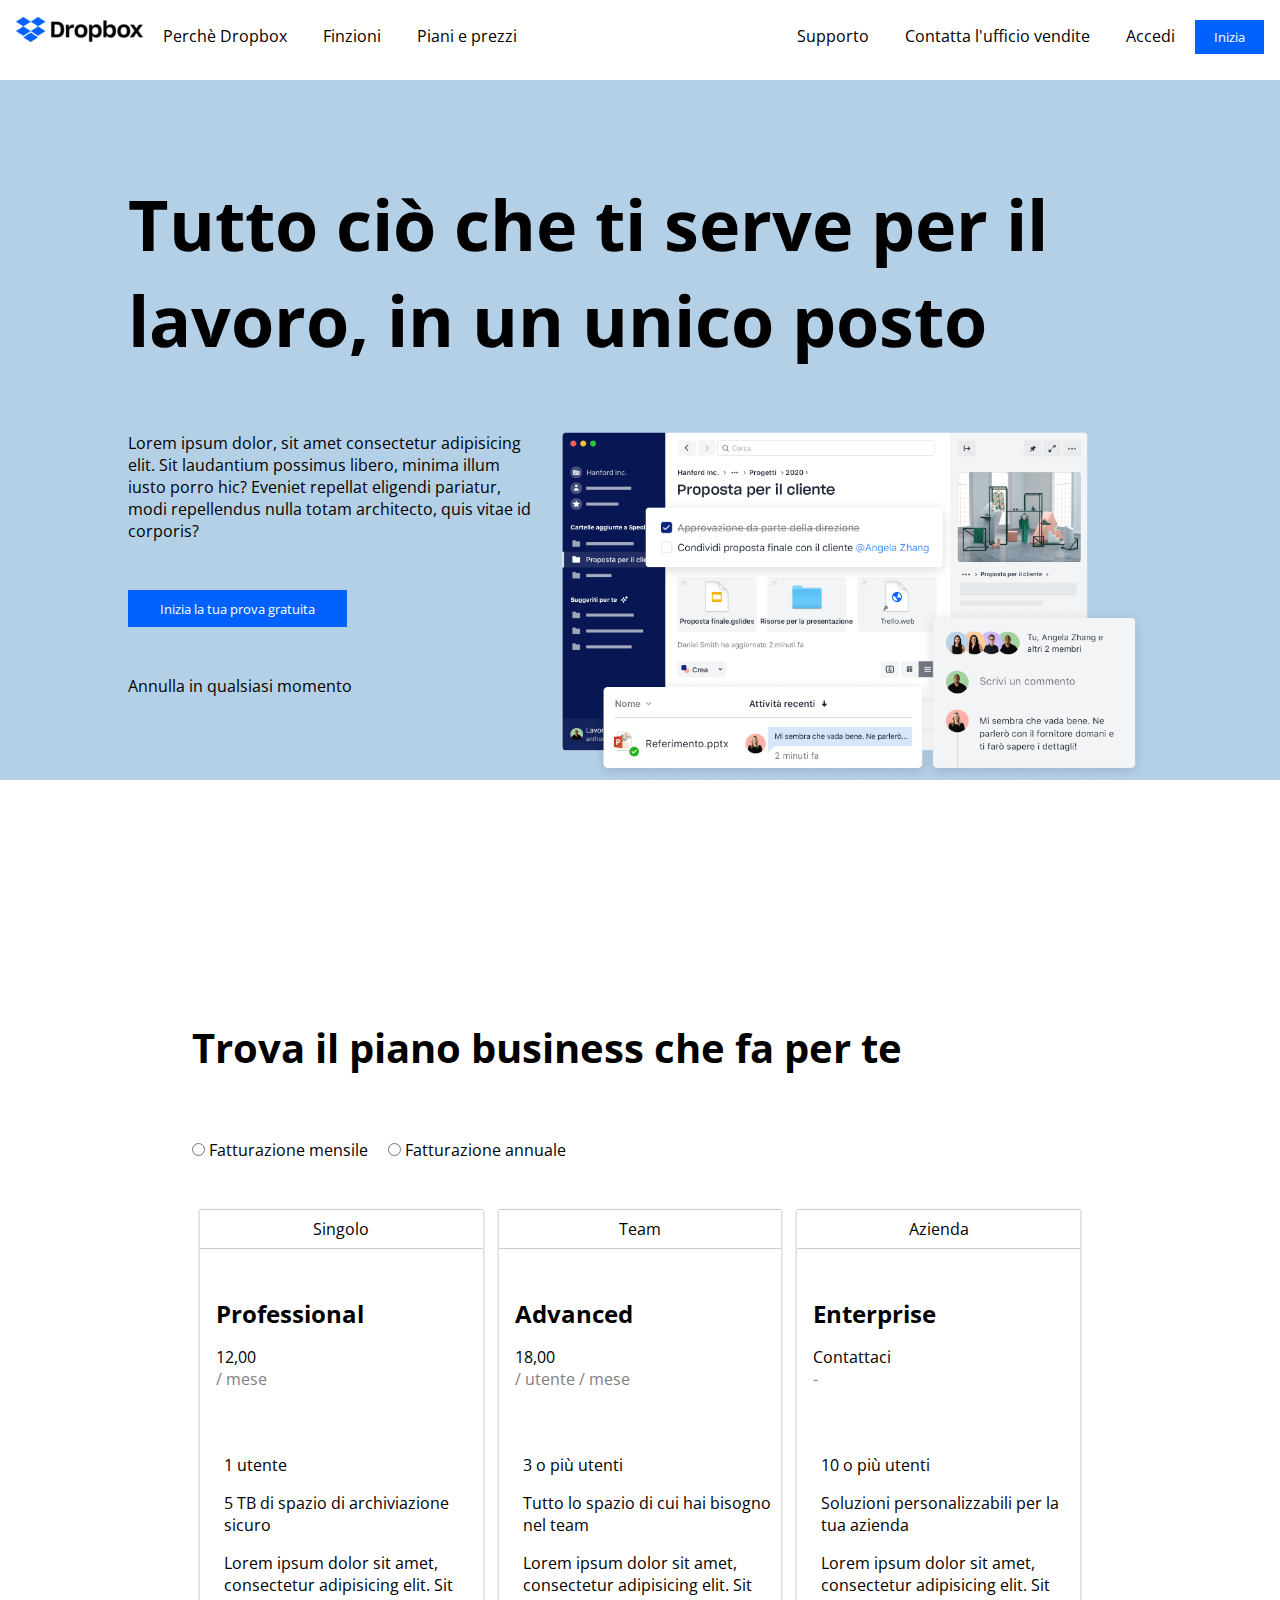
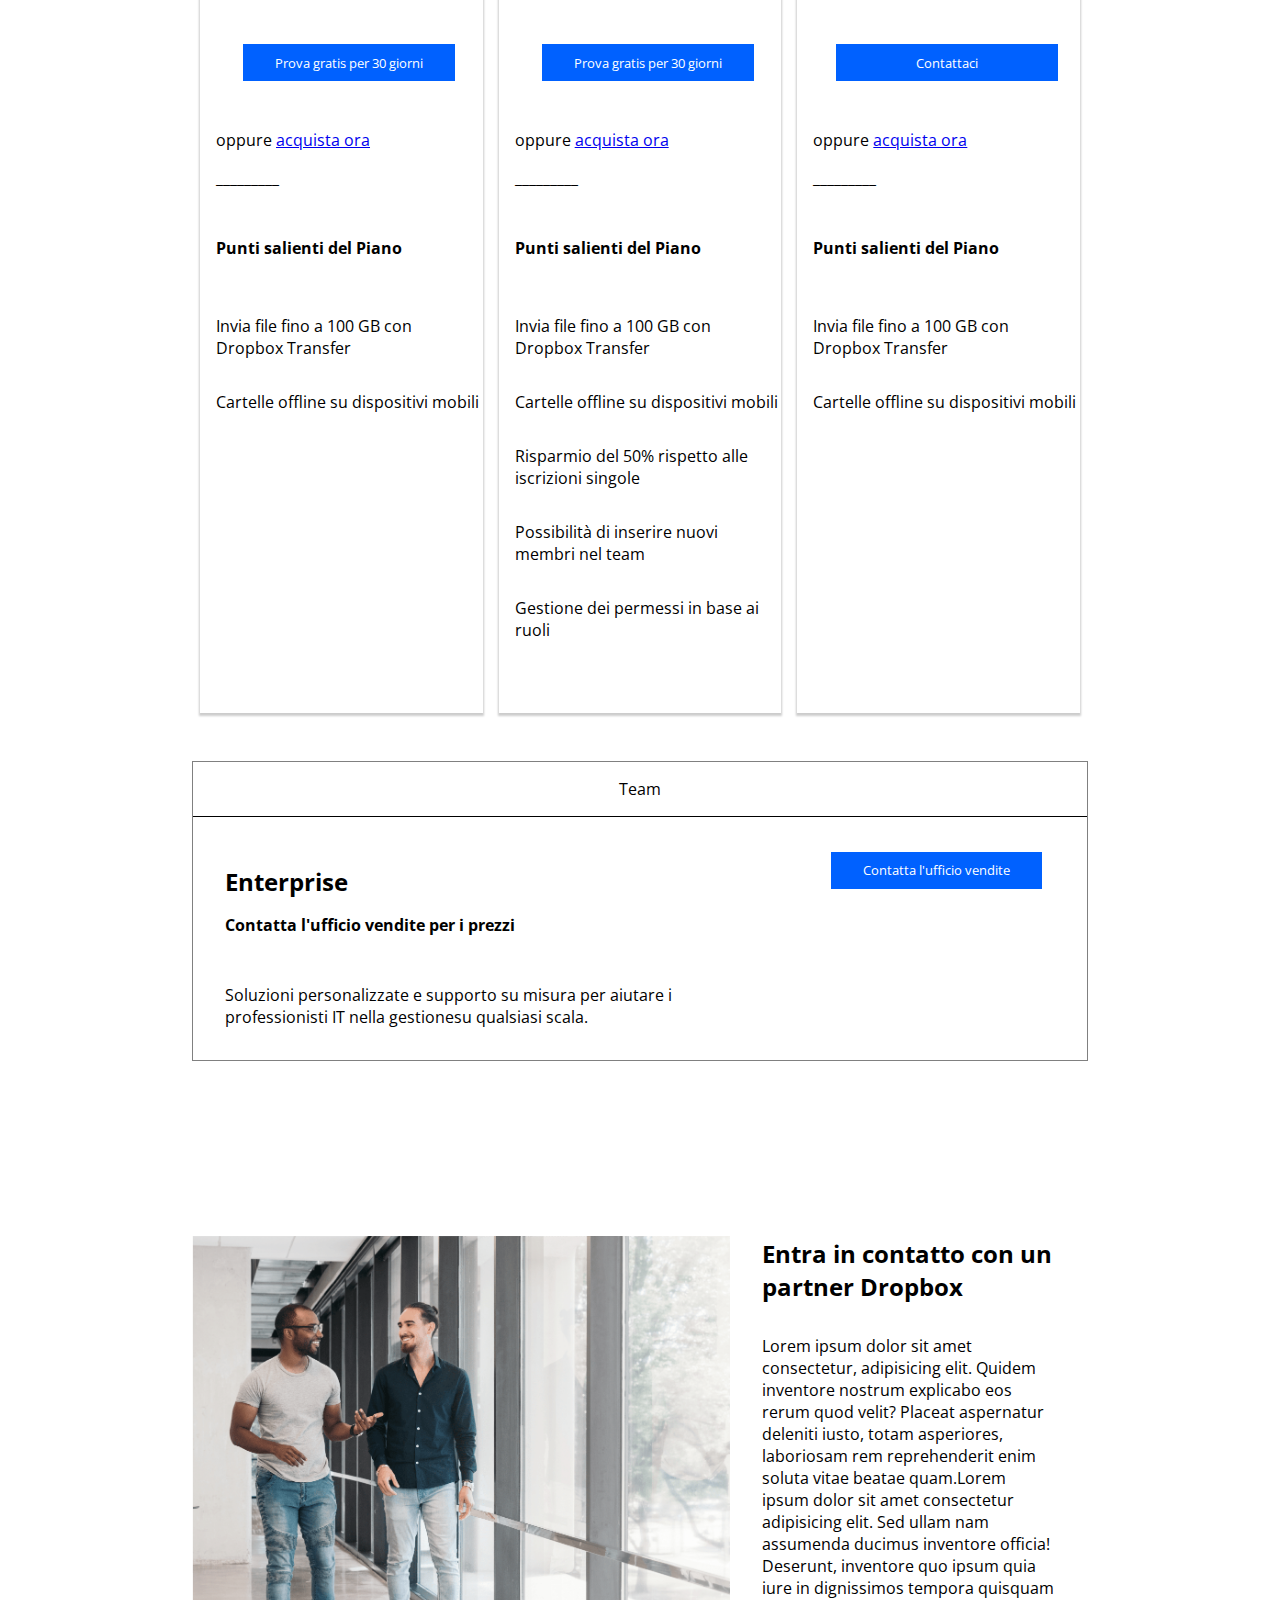
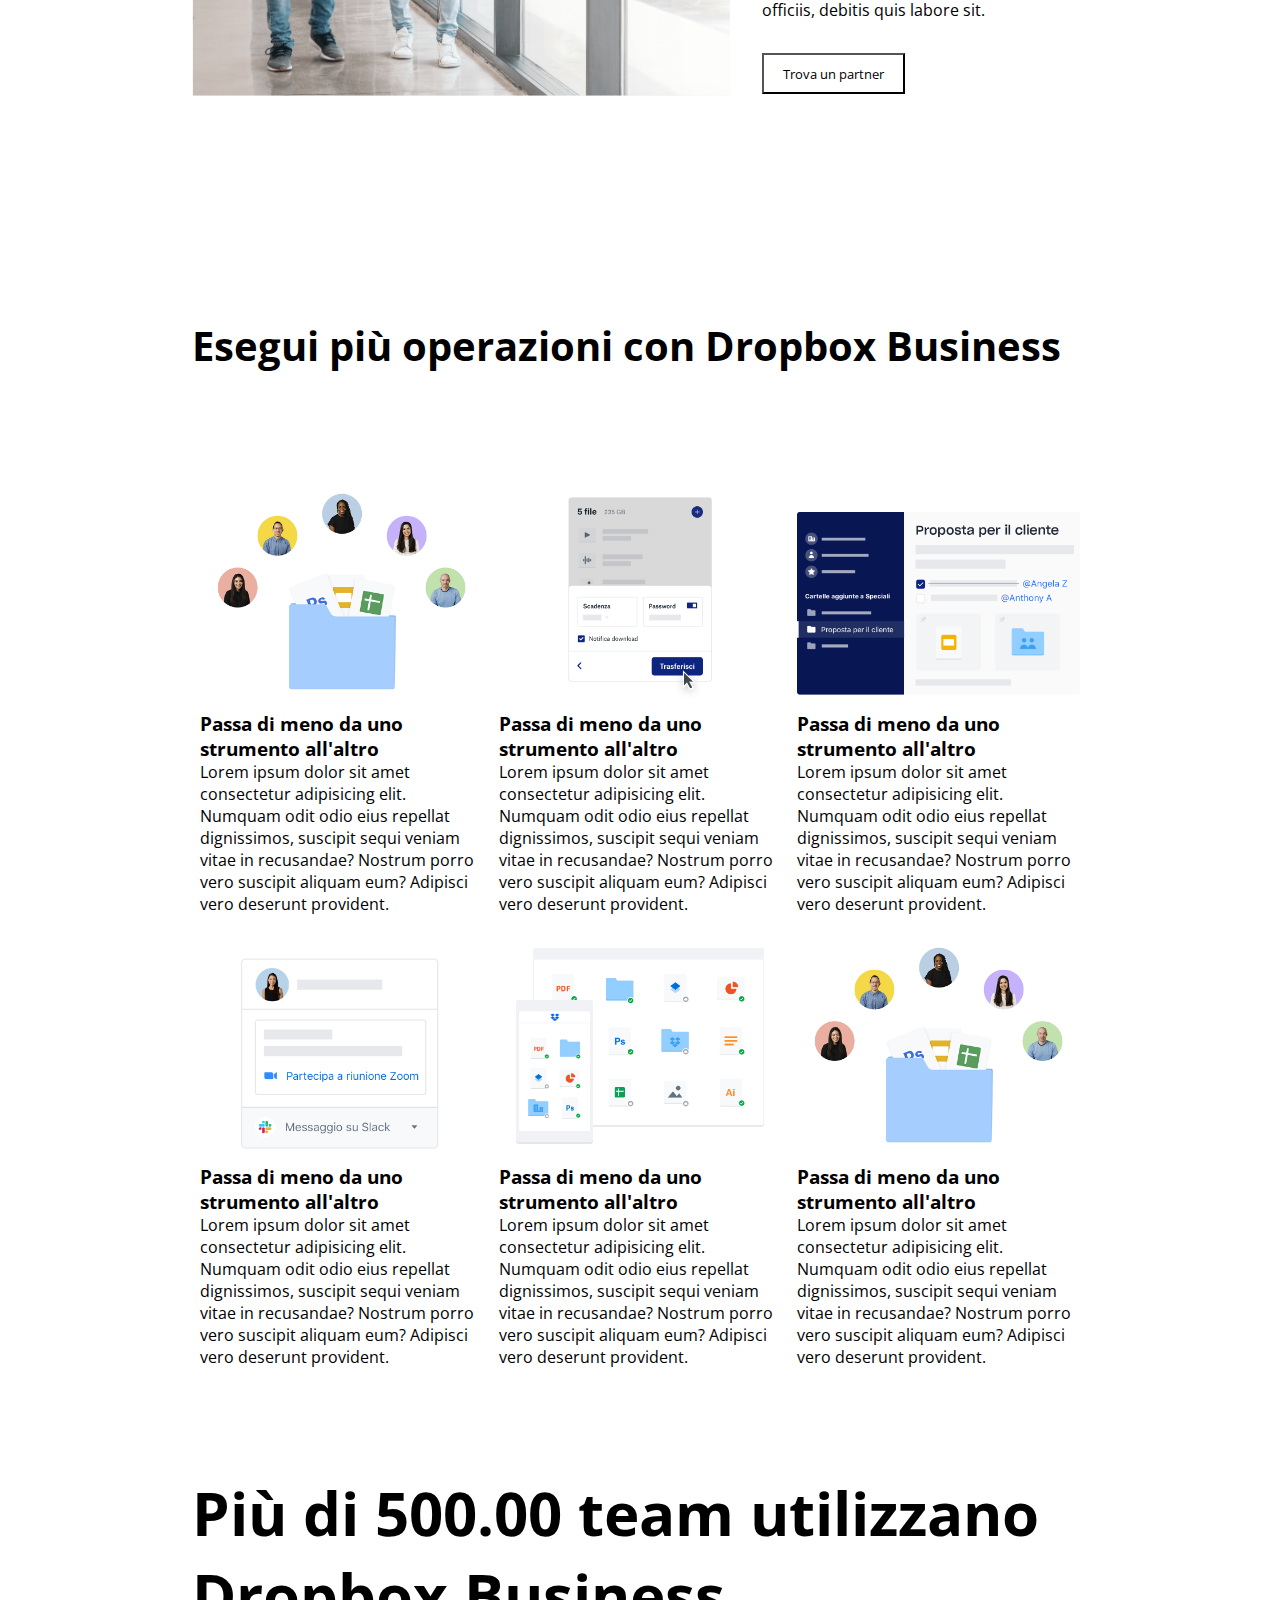
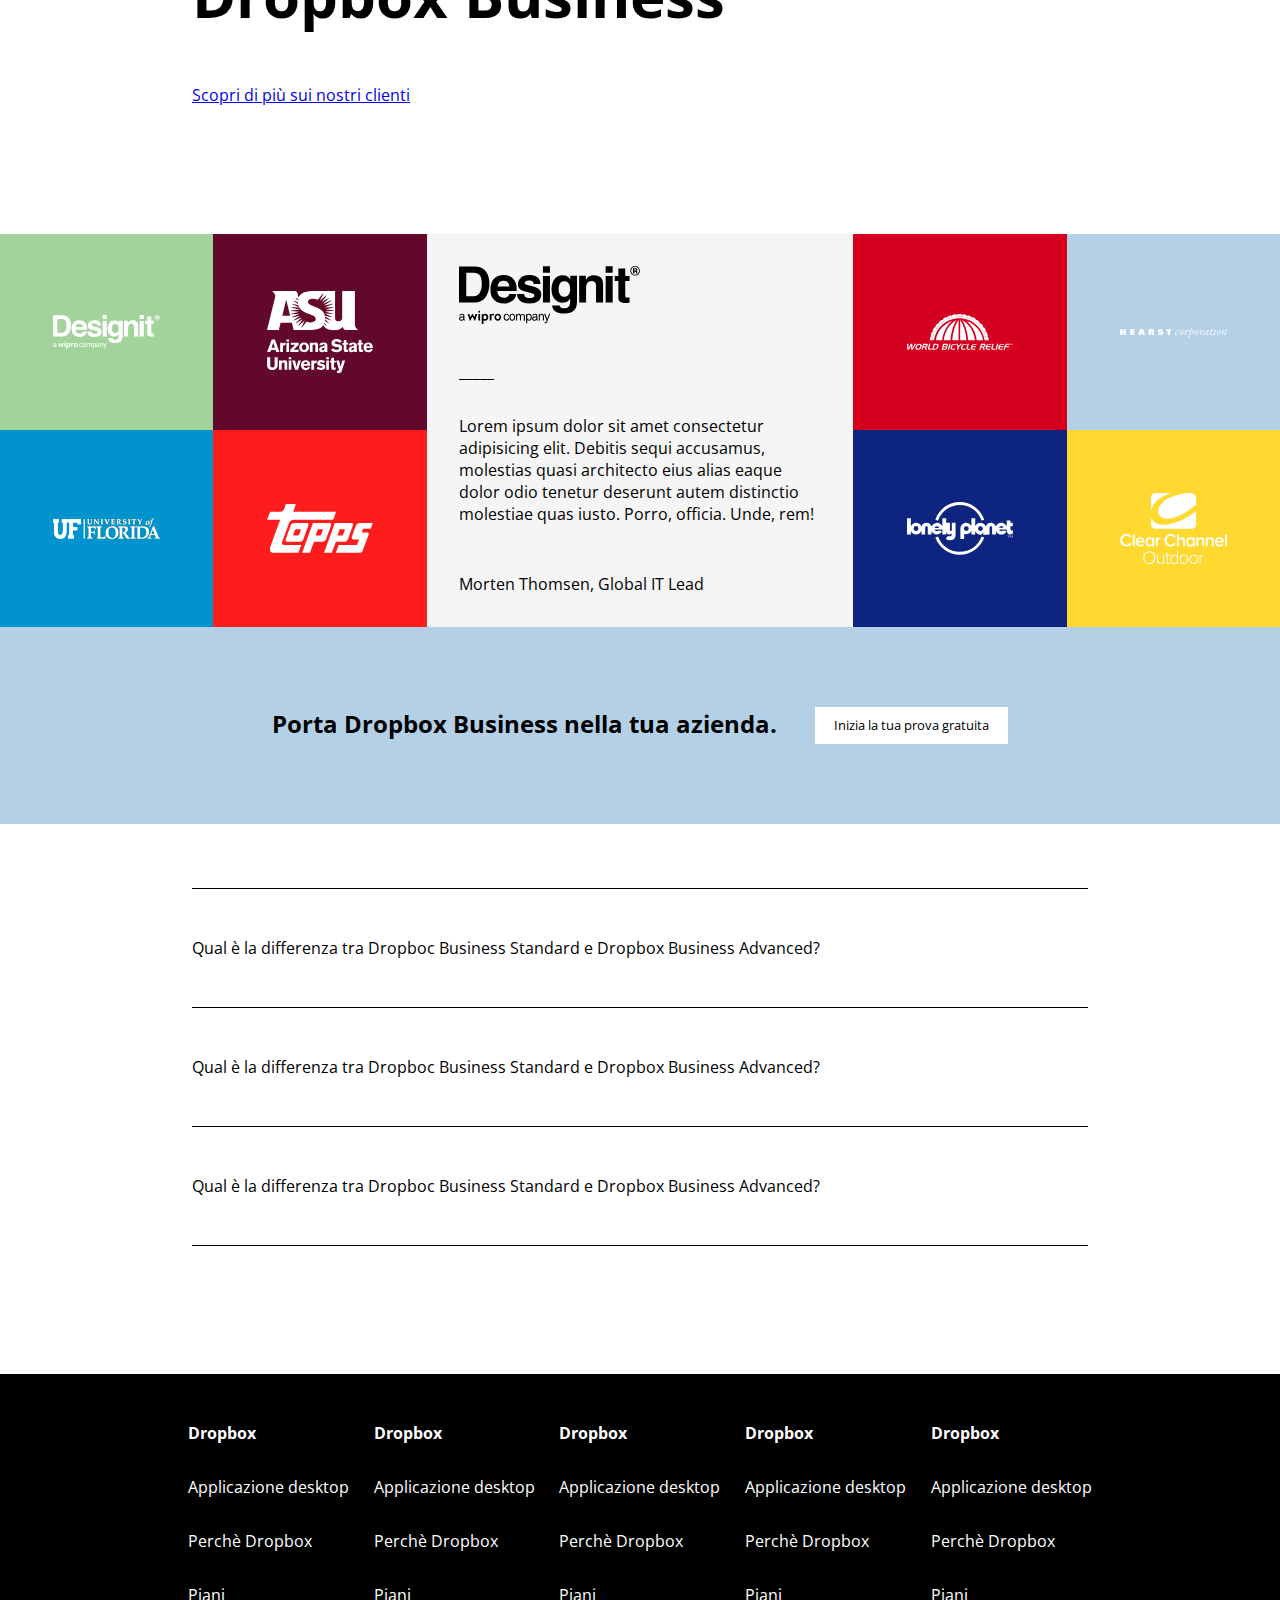
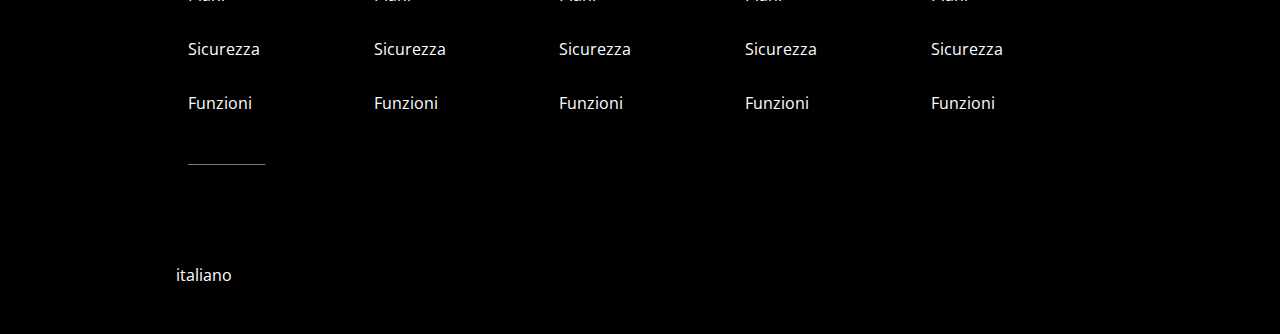
==== commit e505b638: "update bonus box faq" ====
--- a/bonus/index.html
+++ b/bonus/index.html
@@ -716,38 +716,48 @@
 
         <section class="pad-t4 pad-b4">
             <div class="container-small pad-b4">
-                <div>
-                    <h2>Domande frequenti</h2>
-                </div>
-                <div class="box-faq">
-                    <div class="answer1">Domanda frequente</div>
-                    <div class="arrow1"><i class="fa-solid fa-chevron-down risposta"></i></div>
-                </div>
-                <!-- domanda 1 -->
-
-
-                <div id="response1">Lorem ipsum dolor sit amet consectetur, adipisicing elit. Labore excepturi quia
-                    saepe beatae possimus odio corporis nisi error, alias dolores
-                    quis tenetur ad recusandae aliquid fugiat dignissimos itaque? Dicta, quia!
-                </div>
-                <!-- risposta 1 -->
-
-                <div class="box-faq">
-                    <div class="answer">Domanda frequente</div>
-                    <div class="arrow"><i class="fa-solid fa-chevron-down"></i></div>
-                </div>
-
-                <div id="response2">Lorem ipsum dolor sit amet consectetur, adipisicing elit. Labore excepturi quia
-                    saepe beatae possimus odio corporis nisi error, alias dolores
-                    quis tenetur ad recusandae aliquid fugiat dignissimos itaque? Dicta, quia!
-                </div>
-                <!-- risposta 2 -->
-
-
-                <div class="box-faq">
-                    <div class="answer">Domanda frequente</div>
-                    <div class="arrow"><i class="fa-solid fa-chevron-down"></i></div>
-                </div>
+                <div class="box-faq1">
+                    <div class="box-faq">
+                        <div class="answer1">Qual è la differenza tra Dropboc Business Standard e Dropbox Business
+                            Advanced? </div>
+                        <div class="arrow1"><i class="fa-solid fa-chevron-down risposta"></i></div>
+                    </div>
+                    <div id="response1">Lorem ipsum dolor sit amet consectetur, adipisicing elit. Labore excepturi quia
+                        saepe beatae possimus odio corporis nisi error, alias dolores
+                        quis tenetur ad recusandae aliquid fugiat dignissimos itaque? Dicta, quia!
+                    </div>
+                </div>
+                <!-- faq 1 -->
+
+
+                <div class="box-faq2">
+                    <div class="box-faq">
+                        <div class="answer1">Qual è la differenza tra Dropboc Business Standard e Dropbox Business
+                            Advanced? </div>
+                        <div class="arrow1"><i class="fa-solid fa-chevron-down risposta"></i></div>
+                    </div>
+                    <div id="response1">Lorem ipsum dolor sit amet consectetur, adipisicing elit. Labore excepturi quia
+                        saepe beatae possimus odio corporis nisi error, alias dolores
+                        quis tenetur ad recusandae aliquid fugiat dignissimos itaque? Dicta, quia!
+                    </div>
+                </div>
+                <!-- faq 2 -->
+
+
+                
+                <div class="box-faq2">
+                    <div class="box-faq">
+                        <div class="answer1">Qual è la differenza tra Dropboc Business Standard e Dropbox Business
+                            Advanced? </div>
+                        <div class="arrow1"><i class="fa-solid fa-chevron-down risposta"></i></div>
+                    </div>
+                    <div id="response1">Lorem ipsum dolor sit amet consectetur, adipisicing elit. Labore excepturi quia
+                        saepe beatae possimus odio corporis nisi error, alias dolores
+                        quis tenetur ad recusandae aliquid fugiat dignissimos itaque? Dicta, quia!
+                    </div>
+                </div>
+                <!-- faq 3 -->
+
             </div>
         </section>
 
--- a/bonus/assets/css/style.css
+++ b/bonus/assets/css/style.css
@@ -645,16 +645,27 @@
 .box-faq {
     display: flex;
     justify-content: space-between;
+    
+}
+
+.box-faq1{
+    border-top: 1px solid black;
     border-bottom: 1px solid black;
+    padding-bottom: 3rem;
     padding-top: 3rem;
-
-}
-
+}
+
+.box-faq2{
+    border-bottom: 1px solid black;
+    padding-bottom: 3rem;
+    padding-top: 3rem;
+}
 
 #response1 {
     text-align: center;
     padding-top: 1rem;
-    color: var(--db-light);
+    padding-bottom: 1rem;
+    display: none;
 }
 
 #response2 {
@@ -671,12 +682,16 @@
     color: var(--db-dark);
 }
 
-/*
-div:hover #response1{
-    color: var(--db-dark);
-}*/
-
-div:hover #response2{
+
+.box-faq1:hover #response1{
+    display: block;
+}
+
+.box-faq2:hover #response1{
+    display: block;
+}
+
+.box-faq:hover #response2{
     color: var(--db-dark);
 }
 
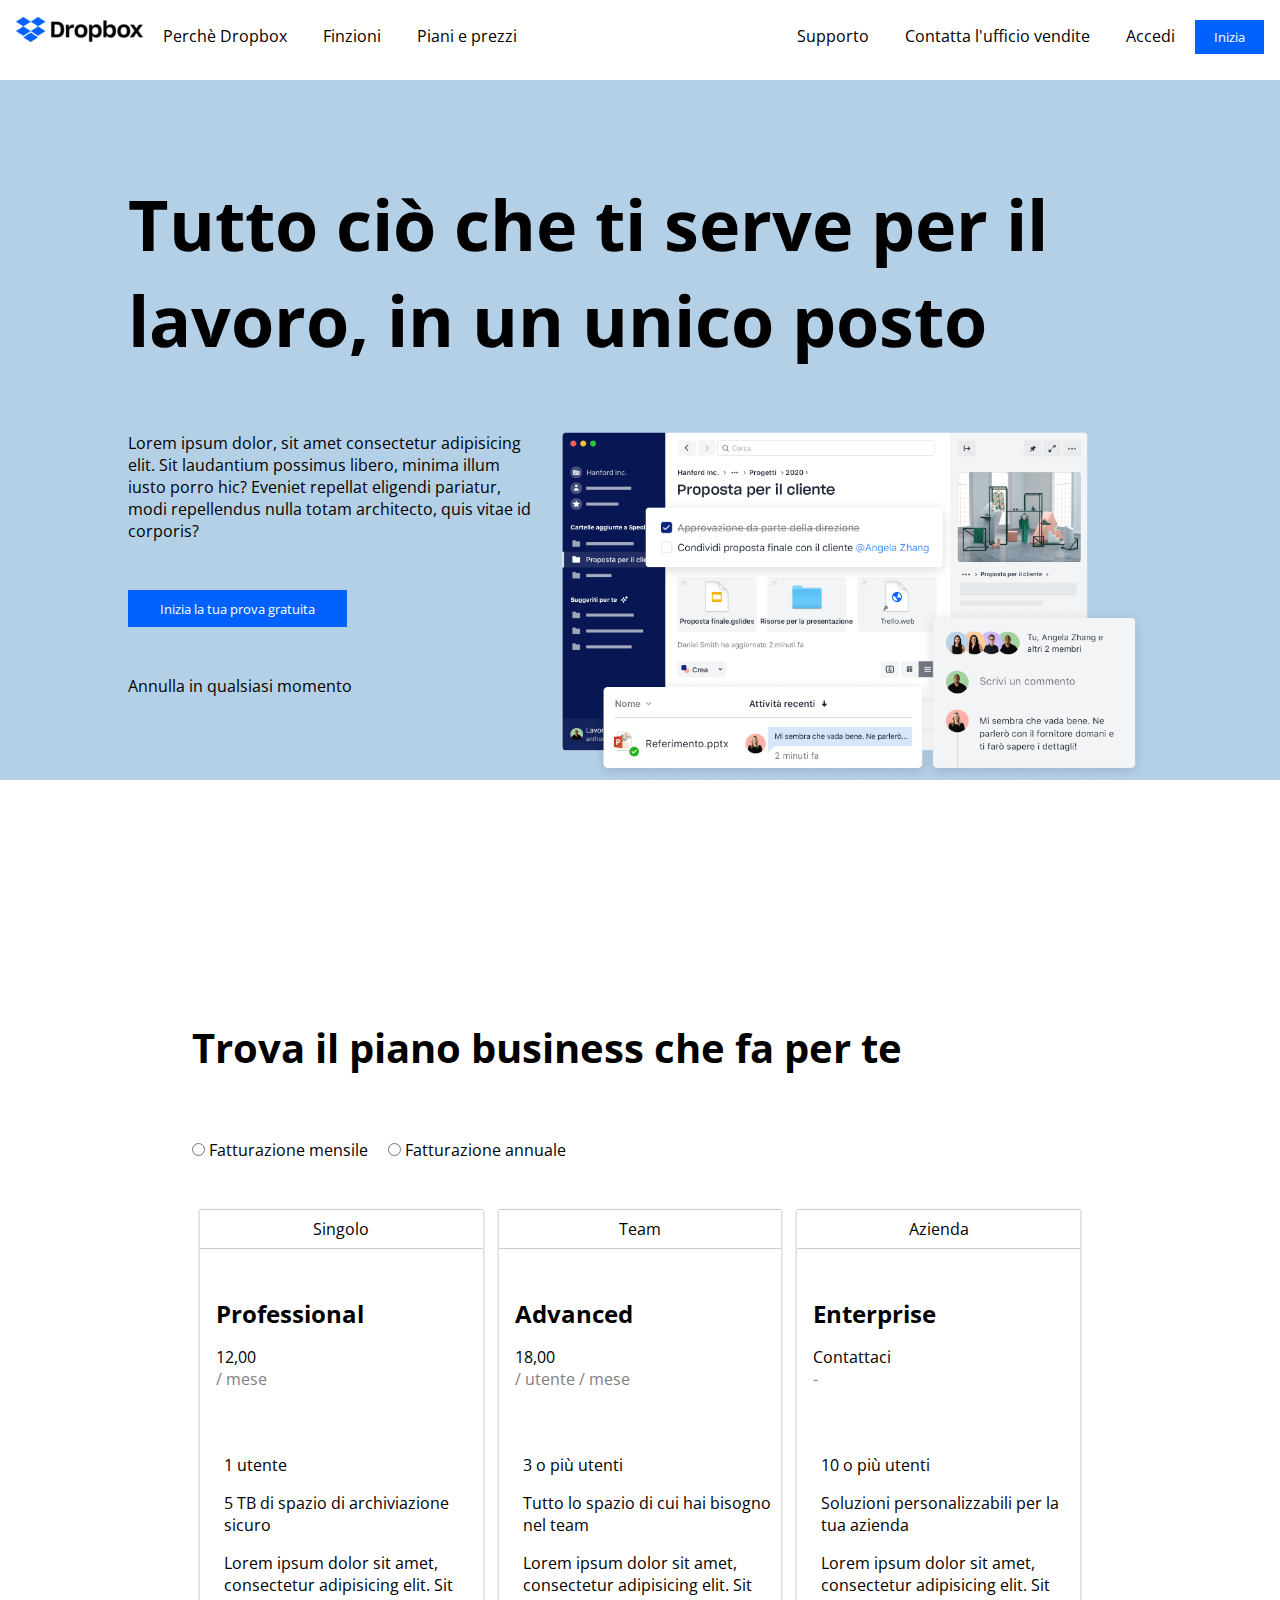
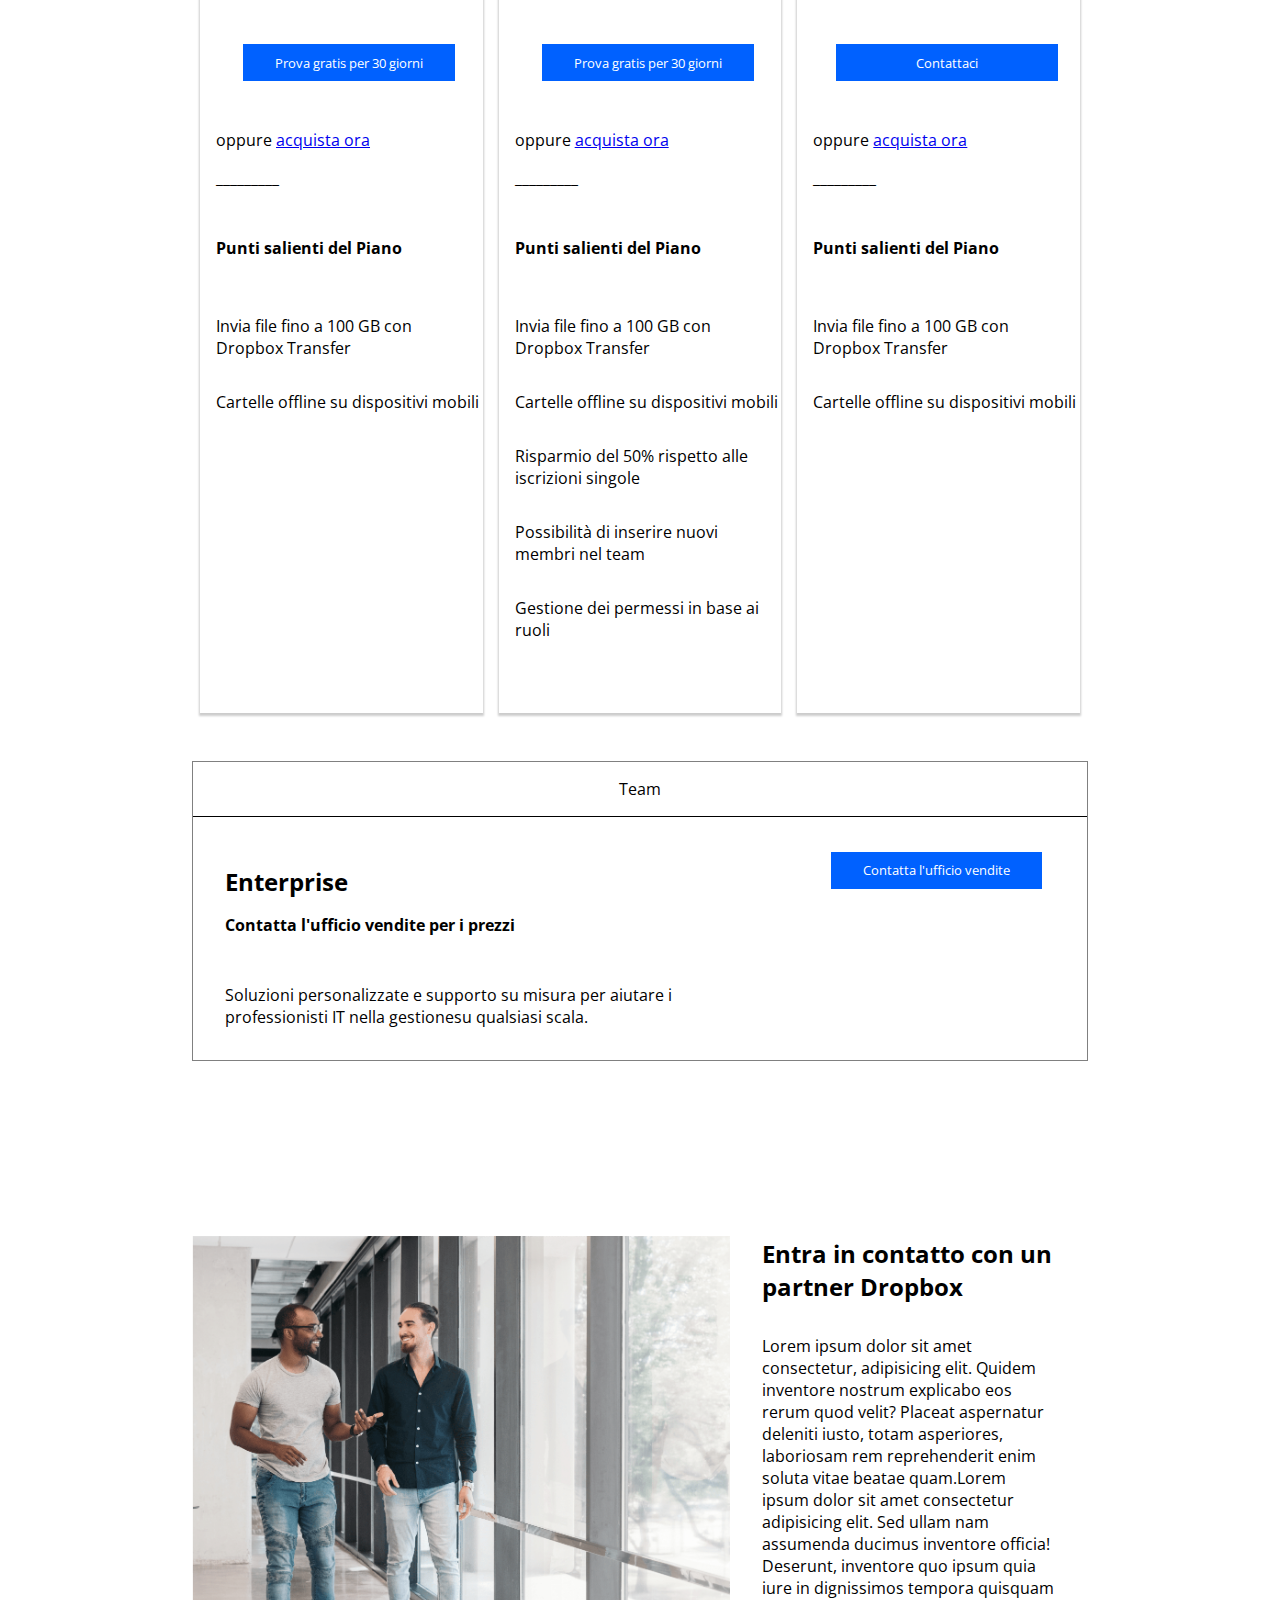
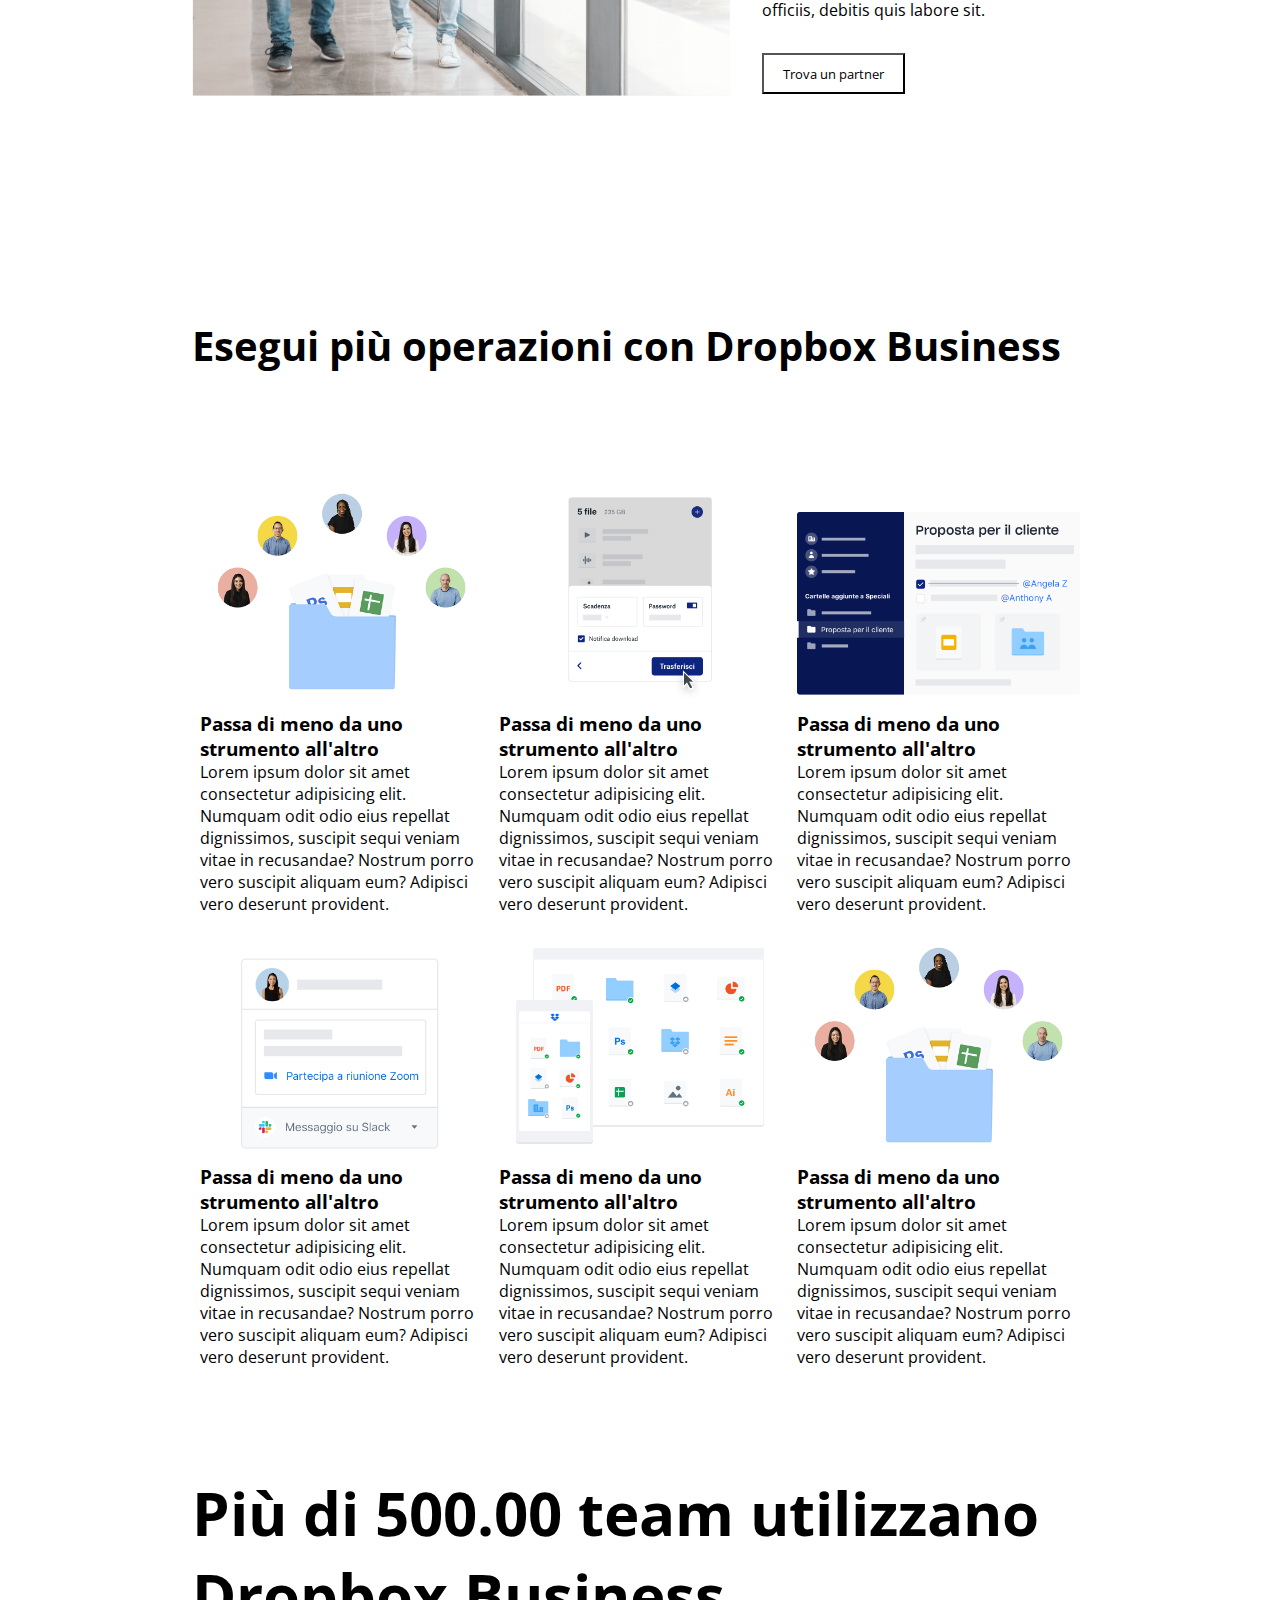
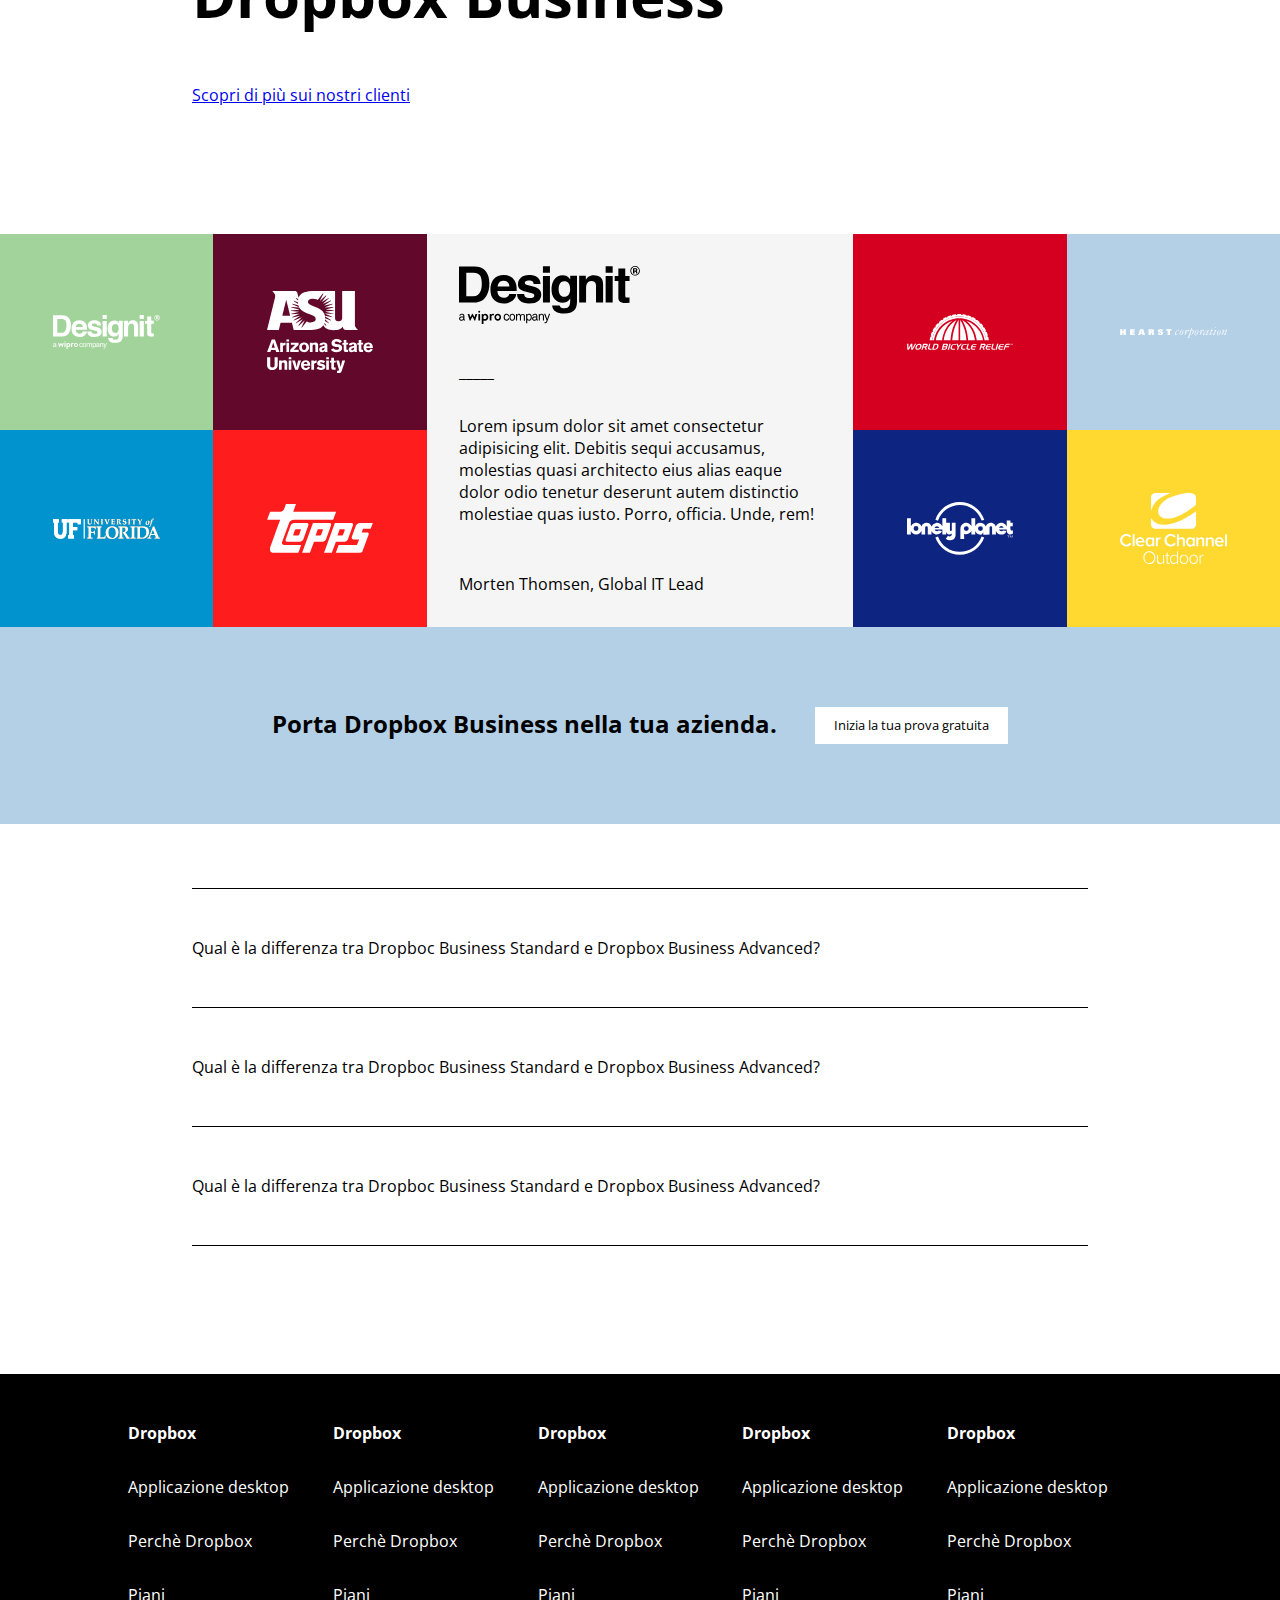
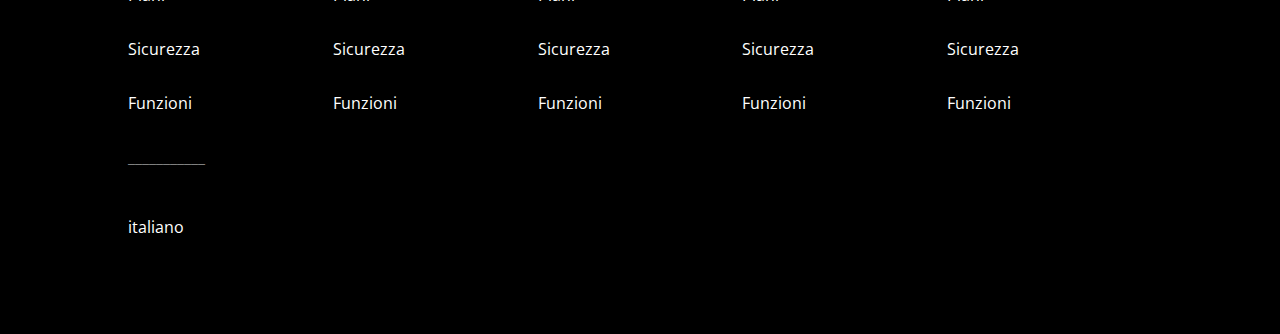
==== commit a83eed6b: "update code" ====
--- a/bonus/index.html
+++ b/bonus/index.html
@@ -196,12 +196,6 @@
                                 in base ai ruoli
                             </div>
                         </div>
-
-
-
-
-
-
                     </div>
                     <!-- Piano Team -->
 
@@ -249,279 +243,15 @@
                                 dispositivi mobili
                             </div>
                         </div>
-
-
-
-
-
                     </div>
                     <!-- Piano Azienda -->
                 </div>
             </div>
-
-        </div>
-
-
-
-        <!-- ___Corretto dopo info di Artur_______OLD______________________________________________________________ -->
-
-        <!--
-        <div class="container-small">
-            <h2 class="fs-40px">Trova il piano business che fa per te</h2>
-
-            <div class="fatturazione">
-                <input type="radio" name="linguaggio" value="html" /><span> Fatturazione mensile</span>
-                <span class="fatturazione"></span><input type="radio" name="linguaggio" value="css" /><span>
-                    Fatturazione annuale</span></span>
-            </div>
-        </div> 
-    -->
-        <!-- sezione title planes -->
-        <!--  
-        <div>
-            <div class="container-small ">
-                <div class="row">
-                    <div class="col-4 bord-title">
-                        <div class="pl-title pad-t05 pad-b05"><i class="fa-solid fa-user"></i> Singolo</div>
-                    </div>
-                    <div class="col-4 bord-title">
-                        <div class="pl-title pad-t05 pad-b05"><i class="fa-solid fa-user"></i> Singolo</div>
-                    </div>
-                    <div class="col-4 bord-title">
-                        <div class="pl-title pad-t05 pad-b05"><i class="fa-solid fa-user"></i> Singolo</div>
-                    </div>
-
-
-
-                    <div class="col-4 bord-sw">
-                        <div class="box-class">
-                            <div class="type-class">
-                                <h2>Professional</h2>
-                            </div>
-                            <div><i class="fa-solid fa-euro-sign"></i> 12,00</div>
-                            <div class="month">/ mese</div>
-
-                            <div class="box-icon">
-                                <div><i class="fa-solid fa-user"></i></div>
-                                <div>1 utente</div>
-                            </div>
-                            <div class="box-icon">
-                                <div><i class="fa-solid fa-folder"></i></div>
-                                <div>5 TB di spazio di archiviazione sicuro</div>
-                            </div>
-                            <div class="box-icon">
-                                <div><i class="fa-solid fa-timeline"></i></div>
-                                <div> Lorem ipsum dolor sit amet,
-                                    consectetur
-                                    adipisicing elit. Sit
-                                    ,</div>
-                            </div>
-                        -->
-        <!-- icone plane -->
-        <!--        
-        <div class="btn-plane">
-            <button class="btn btn-big">Prova gratis per 30 giorni</button>
-        </div>
-        <div>oppure <a href="#"> acquista ora</a></div>
-        <div>_________</div>
-        <div class="type-class2"><b>Punti salienti del Piano</b></div>
-        <div class="list-plane"><i class="fa-solid fa-check icon-blue"></i> Invia file fino a 100 GB
-            con
-            Dropbox Transfer</div>
-        <div class="list-plane"><i class="fa-solid fa-check icon-blue"></i> Cartelle offline su
-            dispositivi mobili</div>
-        </div>
-        </div>
-
-        planes singolo -->
-
-
-        <!-- 
-        <div class="col-4 bord-sw">
-            <div class="box-class">
-                <div class="type-class">
-                    <h2>Professional</h2>
-                </div>
-                <div><i class="fa-solid fa-euro-sign"></i> 12,00</div>
-                <div class="month">/ mese</div>
-
-                <div class="box-icon">
-                    <div><i class="fa-solid fa-user"></i></div>
-                    <div>1 utente</div>
-                </div>
-                <div class="box-icon">
-                    <div><i class="fa-solid fa-folder"></i></div>
-                    <div>5 TB di spazio di archiviazione sicuro</div>
-                </div>
-                <div class="box-icon">
-                    <div><i class="fa-solid fa-timeline"></i></div>
-                    <div> Lorem ipsum dolor sit amet,
-                        consectetur
-                        adipisicing elit. Sit,</div>
-                </div>
-                icone plane -->
-
-
-        <!--         
-         <div class="btn-plane">
-                    <button class="btn btn-big">Prova gratis per 30 giorni</button>
-                </div>
-                <div>oppure <a href="#"> acquista ora</a></div>
-                <div>_________</div>
-                <div class="type-class2"><b>Punti salienti del Piano</b></div>
-                <div class="list-plane"><i class="fa-solid fa-check icon-blue"></i> Invia file fino a 100 GB
-                    con
-                    Dropbox Transfer</div>
-                <div class="list-plane"><i class="fa-solid fa-check icon-blue"></i> Cartelle offline su
-                    dispositivi mobili</div>
-            </div>
-        </div>
-
-
-         planes team -->
-
-
-        <!-- 
-        <div class="col-4 bord-sw">
-            <div class="box-class">
-                <div class="type-class">
-                    <h2>Professional</h2>
-                </div>
-                <div><i class="fa-solid fa-euro-sign"></i> 12,00</div>
-                <div class="month">/ mese</div>
-
-                <div class="box-icon">
-                    <div><i class="fa-solid fa-user"></i></div>
-                    <div>1 utente</div>
-                </div>
-                <div class="box-icon">
-                    <div><i class="fa-solid fa-folder"></i></div>
-                    <div>5 TB di spazio di archiviazione sicuro</div>
-                </div>
-                <div class="box-icon">
-                    <div><i class="fa-solid fa-timeline"></i></div>
-                    <div> Lorem ipsum dolor sit amet,
-                        consectetur
-                        adipisicing elit. Sit,</div>
-                </div>
-                 icone plane -->
-
-
-        <!--  
-                
-                <div class="btn-plane">
-                    <button class="btn btn-big">Prova gratis per 30 giorni</button>
-                </div>
-                <div>oppure <a href="#"> acquista ora</a></div>
-                <div>_________</div>
-                <div class="type-class2"><b>Punti salienti del Piano</b></div>
-                <div class="list-plane"><i class="fa-solid fa-check icon-blue"></i> Invia file fino a 100 GB
-                    con
-                    Dropbox Transfer</div>
-                <div class="list-plane"><i class="fa-solid fa-check icon-blue"></i> Cartelle offline su
-                    dispositivi mobili</div>
-            </div>
-        </div>
-
-        </div>
-        </div>
-        </div>
-
-        planes azienda -->
-
-
-        <!-- OLD <div class="container-small planes bord-sw">
-
-
-
-            <div class="plane  col-3">
-                <div class="bord-plane">
-                    <div class="pl-title pad-t05 pad-b05"><i class="fa-solid fa-user"></i> Singolo</div>
-                    <div class="pad-t3 pad-b2">
-                        <h2>Professional</h2>
-                    </div>
-                    <div><i class="fa-solid fa-euro-sign"></i> 12</div>
-                    <div class="pad-b3 pad-t05 color-soft">/ mese</div>
-                    <div class="pad-b2"><i class="fa-solid fa-user"></i> 1 utente</div>
-                    <div class="pad-b2"><i class="fa-solid fa-folder"></i> 5 TB di spazio di archiviazione sicuro</div>
-                    <div class="pad-b3"><i class="fa-solid fa-timeline"></i> Lorem ipsum dolor sit amet, consectetur
-                        adipisicing elit. Sit,
-                        modi!</div>
-                    <button class="btn btn-plane">Prova gratis per 30 giorni</button>
-                    <div class="pad-b3 pad-t2">oppure <a href="#"> acquista ora</a></div>
-                    <div>_________</div>
-                    <div class="pad-t3 pad-b2"><b>Punti salienti del Piano</b></div>
-                    <div class="pad-b2"><i class="fa-solid fa-check icon-blue"></i> Invia file fino a 100 GB con Dropbox
-                        Transfer</div>
-                    <div class="pad-b3"><i class="fa-solid fa-check icon-blue"></i> Cartelle offline su dispositivi
-                        mobili</div>
-                </div>
-            </div> 
-
-            <div class="plane  col-3">
-                <div class="bord-plane">
-                    <div class="pl-title pad-t05 pad-b05"><i class="fa-solid fa-user"></i> Singolo</div>
-                    <div class="pad-t3 pad-b2">
-                        <h2>Professional</h2>
-                    </div>
-                    <div><i class="fa-solid fa-euro-sign"></i> 12</div>
-                    <div class="pad-b3 pad-t05 color-soft">/ mese</div>
-                    <div class="pad-b2"><i class="fa-solid fa-user"></i> 1 utente</div>
-                    <div class="pad-b2"><i class="fa-solid fa-folder"></i> 5 TB di spazio di archiviazione sicuro</div>
-                    <div class="pad-b3"><i class="fa-solid fa-timeline"></i> Lorem ipsum dolor sit amet, consectetur
-                        adipisicing elit. Sit,
-                        modi!</div>
-                    <button class="btn btn-plane">Prova gratis per 30 giorni</button>
-                    <div class="pad-b3 pad-t2">oppure <a href="#"> acquista ora</a></div>
-                    <div>_________</div>
-                    <div class="pad-t3 pad-b2"><b>Punti salienti del Piano</b></div>
-                    <div class="pad-b2"><i class="fa-solid fa-check icon-blue"></i> Invia file fino a 100 GB con Dropbox
-                        Transfer</div>
-                    <div class="pad-b3"><i class="fa-solid fa-check icon-blue"></i> Cartelle offline su dispositivi
-                        mobili</div>
-                    <div class="pad-b3"><i class="fa-solid fa-check icon-blue"></i> Cartelle offline su dispositivi
-                        mobili</div>
-                    <div class="pad-b3"><i class="fa-solid fa-check icon-blue"></i> Cartelle offline su dispositivi
-                        mobili</div>
-                    <div class="pad-b3"><i class="fa-solid fa-check icon-blue"></i> Cartelle offline su dispositivi
-                        mobili</div>
-                </div>
-            </div> 
-            
-            
-            planes Team 
-
-
-            <div class="plane col-3">
-                <div class="bord-plane">
-                    <div class="pl-title pad-t05 pad-b05"><i class="fa-solid fa-user"></i> Singolo</div>
-                    <div class="pad-t3 pad-b2">
-                        <h2>Professional</h2>
-                    </div>
-                    <div><i class="fa-solid fa-euro-sign"></i> 12</div>
-                    <div class="pad-b3 pad-t05 color-soft">/ mese</div>
-                    <div class="pad-b2"><i class="fa-solid fa-user"></i> 1 utente</div>
-                    <div class="pad-b2"><i class="fa-solid fa-folder"></i> 5 TB di spazio di archiviazione sicuro</div>
-                    <div class="pad-b3"><i class="fa-solid fa-timeline"></i> Lorem ipsum dolor sit amet, consectetur
-                        adipisicing elit. Sit,
-                        modi!</div>
-                    <button class="btn btn-plane">Prova gratis per 30 giorni</button>
-                    <div class="pad-b3 pad-t2">oppure <a href="#"> acquista ora</a></div>
-                    <div>_________</div>
-                    <div class="pad-t3 pad-b2"><b>Punti salienti del Piano</b></div>
-                    <div class="pad-b2"><i class="fa-solid fa-check icon-blue"></i> Invia file fino a 100 GB con Dropbox
-                        Transfer</div>
-                    <div><i class="fa-solid fa-check icon-blue"></i> Cartelle offline su dispositivi
-                        mobili</div>
-                </div>
-            </div>
-      
-                  planes Azienda -->
-
-        <!-- sezione planes -->
-
-
-        <!-- ________FINE ROBA VECCHIA CORRETTA_________________________________________________________________ -->
+        </div>
+
+
+        <!-- Section planes -->
+
 
 
         <div class="pad-t3 pad-b3 ">
@@ -744,7 +474,7 @@
                 <!-- faq 2 -->
 
 
-                
+
                 <div class="box-faq2">
                     <div class="box-faq">
                         <div class="answer1">Qual è la differenza tra Dropboc Business Standard e Dropbox Business
@@ -771,70 +501,72 @@
 
     <footer id="footer-site">
 
-        <div class="footer-top d-f  container ">
-            <div class="d-f grow1 jc-c">
-                <div>
-                    <div class="pad-b2"><b>Dropbox</b></div>
-                    <div class="pad-b2"><a class="clean-link-footer" href="#">Applicazione desktop</a></div>
-                    <div class="pad-b2"><a class="clean-link-footer" href="#">Perchè Dropbox</a></div>
-                    <div class="pad-b2"><a class="clean-link-footer" href="#">Piani</a></div>
-                    <div class="pad-b2"><a class="clean-link-footer" href="#">Sicurezza</a></div>
-                    <div class="pad-b2"><a class="clean-link-footer" href="#">Funzioni</a></div>
-                    <div class="color-line">___________</div>
-                </div>
-            </div>
-            <div class="d-f grow1 jc-c">
-                <div>
-                    <div class="pad-b2"><b>Dropbox</b></div>
-                    <div class="pad-b2"><a class="clean-link-footer" href="#">Applicazione desktop</a></div>
-                    <div class="pad-b2"><a class="clean-link-footer" href="#">Perchè Dropbox</a></div>
-                    <div class="pad-b2"><a class="clean-link-footer" href="#">Piani</a></div>
-                    <div class="pad-b2"><a class="clean-link-footer" href="#">Sicurezza</a></div>
-                    <div class="pad-b2"><a class="clean-link-footer" href="#">Funzioni</a></div>
-                </div>
-            </div>
-            <div class="d-f grow1 jc-c">
-                <div>
-                    <div class="pad-b2"><b>Dropbox</b></div>
-                    <div class="pad-b2"><a class="clean-link-footer" href="#">Applicazione desktop</a></div>
-                    <div class="pad-b2"><a class="clean-link-footer" href="#">Perchè Dropbox</a></div>
-                    <div class="pad-b2"><a class="clean-link-footer" href="#">Piani</a></div>
-                    <div class="pad-b2"><a class="clean-link-footer" href="#">Sicurezza</a></div>
-                    <div class="pad-b2"><a class="clean-link-footer" href="#">Funzioni</a></div>
-                </div>
-            </div>
-            <div class="d-f grow1 jc-c">
-                <div>
-                    <div class="pad-b2"><b>Dropbox</b></div>
-                    <div class="pad-b2"><a class="clean-link-footer" href="#">Applicazione desktop</a></div>
-                    <div class="pad-b2"><a class="clean-link-footer" href="#">Perchè Dropbox</a></div>
-                    <div class="pad-b2"><a class="clean-link-footer" href="#">Piani</a></div>
-                    <div class="pad-b2"><a class="clean-link-footer" href="#">Sicurezza</a></div>
-                    <div class="pad-b2"><a class="clean-link-footer" href="#">Funzioni</a></div>
-                </div>
-            </div>
-            <div class="d-f grow1 jc-c">
-                <div>
-                    <div class="pad-b2"><b>Dropbox</b></div>
-                    <div class="pad-b2"><a class="clean-link-footer" href="#">Applicazione desktop</a></div>
-                    <div class="pad-b2"><a class="clean-link-footer" href="#">Perchè Dropbox</a></div>
-                    <div class="pad-b2"><a class="clean-link-footer" href="#">Piani</a></div>
-                    <div class="pad-b2"><a class="clean-link-footer" href="#">Sicurezza</a></div>
-                    <div class="pad-b2"><a class="clean-link-footer" href="#">Funzioni</a></div>
-                </div>
-            </div>
-
-        </div>
-
-        <!-- footer top -->
-
-        <div class="footer-bot container jc-sb">
-            <div><i class="fa-solid fa-earth-americas"></i> italiano <a href="" class="clean-link-footer"><i
-                        class="fa-solid fa-caret-up"></i></a> </div>
-
-        </div>
-
-        <!-- footer bootom -->
+        <div class="footer-top ">
+            <div class="container box-footer">
+                <div class="footer-list">
+                    <div>
+                        <div class="pad-b2"><b>Dropbox</b></div>
+                        <div class="pad-b2"><a class="clean-link-footer" href="#">Applicazione desktop</a></div>
+                        <div class="pad-b2"><a class="clean-link-footer" href="#">Perchè Dropbox</a></div>
+                        <div class="pad-b2"><a class="clean-link-footer" href="#">Piani</a></div>
+                        <div class="pad-b2"><a class="clean-link-footer" href="#">Sicurezza</a></div>
+                        <div class="pad-b2"><a class="clean-link-footer" href="#">Funzioni</a></div>
+                        <div class="color-line">___________</div>
+                    </div>
+                </div>
+                <div class="footer-list">
+                    <div>
+                        <div class="pad-b2"><b>Dropbox</b></div>
+                        <div class="pad-b2"><a class="clean-link-footer" href="#">Applicazione desktop</a></div>
+                        <div class="pad-b2"><a class="clean-link-footer" href="#">Perchè Dropbox</a></div>
+                        <div class="pad-b2"><a class="clean-link-footer" href="#">Piani</a></div>
+                        <div class="pad-b2"><a class="clean-link-footer" href="#">Sicurezza</a></div>
+                        <div class="pad-b2"><a class="clean-link-footer" href="#">Funzioni</a></div>
+                    </div>
+                </div>
+                <div class="footer-list">
+                    <div>
+                        <div class="pad-b2"><b>Dropbox</b></div>
+                        <div class="pad-b2"><a class="clean-link-footer" href="#">Applicazione desktop</a></div>
+                        <div class="pad-b2"><a class="clean-link-footer" href="#">Perchè Dropbox</a></div>
+                        <div class="pad-b2"><a class="clean-link-footer" href="#">Piani</a></div>
+                        <div class="pad-b2"><a class="clean-link-footer" href="#">Sicurezza</a></div>
+                        <div class="pad-b2"><a class="clean-link-footer" href="#">Funzioni</a></div>
+                    </div>
+                </div>
+                <div class="footer-list">
+                    <div>
+                        <div class="pad-b2"><b>Dropbox</b></div>
+                        <div class="pad-b2"><a class="clean-link-footer" href="#">Applicazione desktop</a></div>
+                        <div class="pad-b2"><a class="clean-link-footer" href="#">Perchè Dropbox</a></div>
+                        <div class="pad-b2"><a class="clean-link-footer" href="#">Piani</a></div>
+                        <div class="pad-b2"><a class="clean-link-footer" href="#">Sicurezza</a></div>
+                        <div class="pad-b2"><a class="clean-link-footer" href="#">Funzioni</a></div>
+                    </div>
+                </div>
+                <div class="footer-list">
+                    <div>
+                        <div class="pad-b2"><b>Dropbox</b></div>
+                        <div class="pad-b2"><a class="clean-link-footer" href="#">Applicazione desktop</a></div>
+                        <div class="pad-b2"><a class="clean-link-footer" href="#">Perchè Dropbox</a></div>
+                        <div class="pad-b2"><a class="clean-link-footer" href="#">Piani</a></div>
+                        <div class="pad-b2"><a class="clean-link-footer" href="#">Sicurezza</a></div>
+                        <div class="pad-b2"><a class="clean-link-footer" href="#">Funzioni</a></div>
+                    </div>
+                </div>
+            </div>
+
+            <!-- footer top -->
+
+            <div class="footer-bot container">
+                <div><i class="fa-solid fa-earth-americas"></i> italiano <a href="" class="clean-link-footer"><i
+                            class="fa-solid fa-caret-up"></i></a> </div>
+
+            </div>
+
+            <!-- footer bootom -->
+
+        </div>
 
     </footer>
     <!-- /#footer-site -->
--- a/bonus/assets/css/style.css
+++ b/bonus/assets/css/style.css
@@ -342,7 +342,6 @@
 .logo-header {
     width: 100%;
     display: inline;
-
 }
 
 /* #endregion header_______________________________________________________________*/
@@ -714,7 +713,18 @@
 .footer-top,
 .footer-bot {
     color: var(--db-light);
-    padding: 3rem;
+    padding: 3rem 0;
+}
+
+.box-footer{
+    display: flex;
+    justify-content: space-between;
+}
+
+.footer-list{
+    display: flex;
+    flex-grow: 1;
+    justify-content: space-between;
 }
 
 
